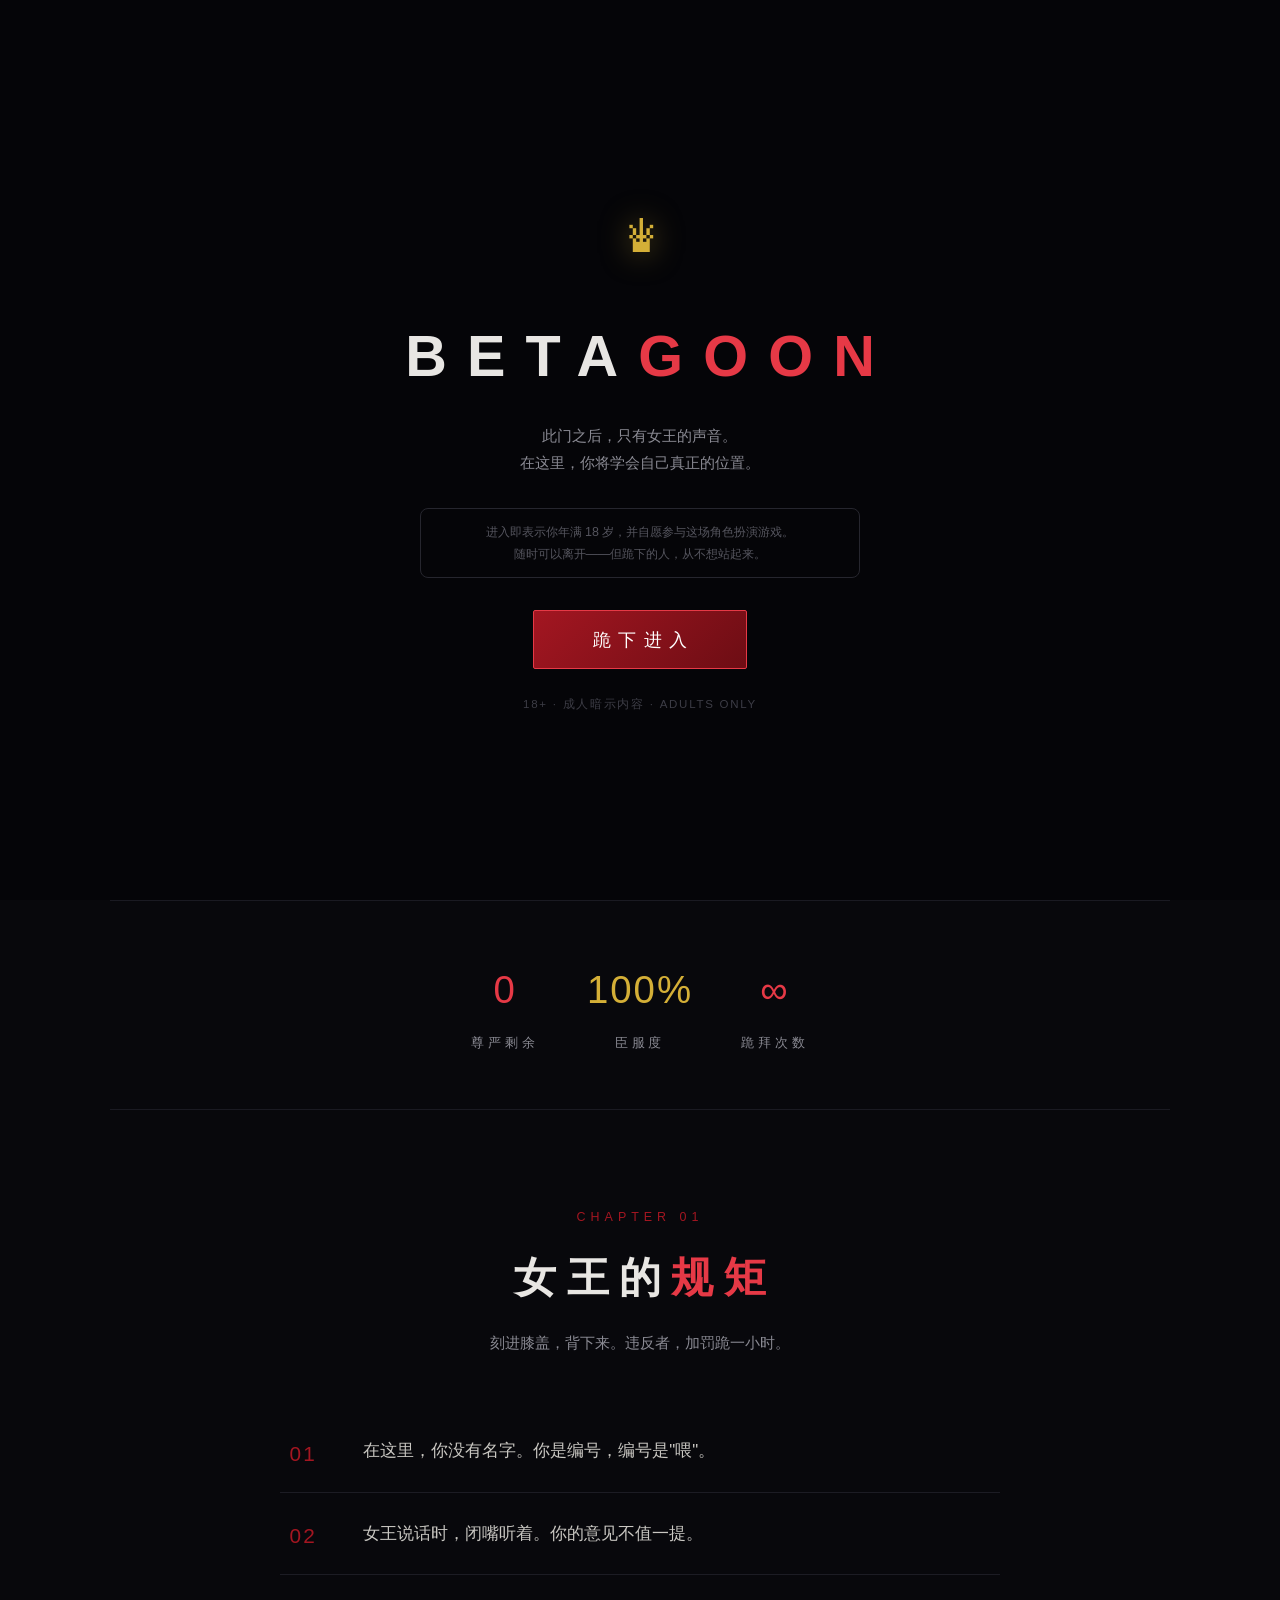
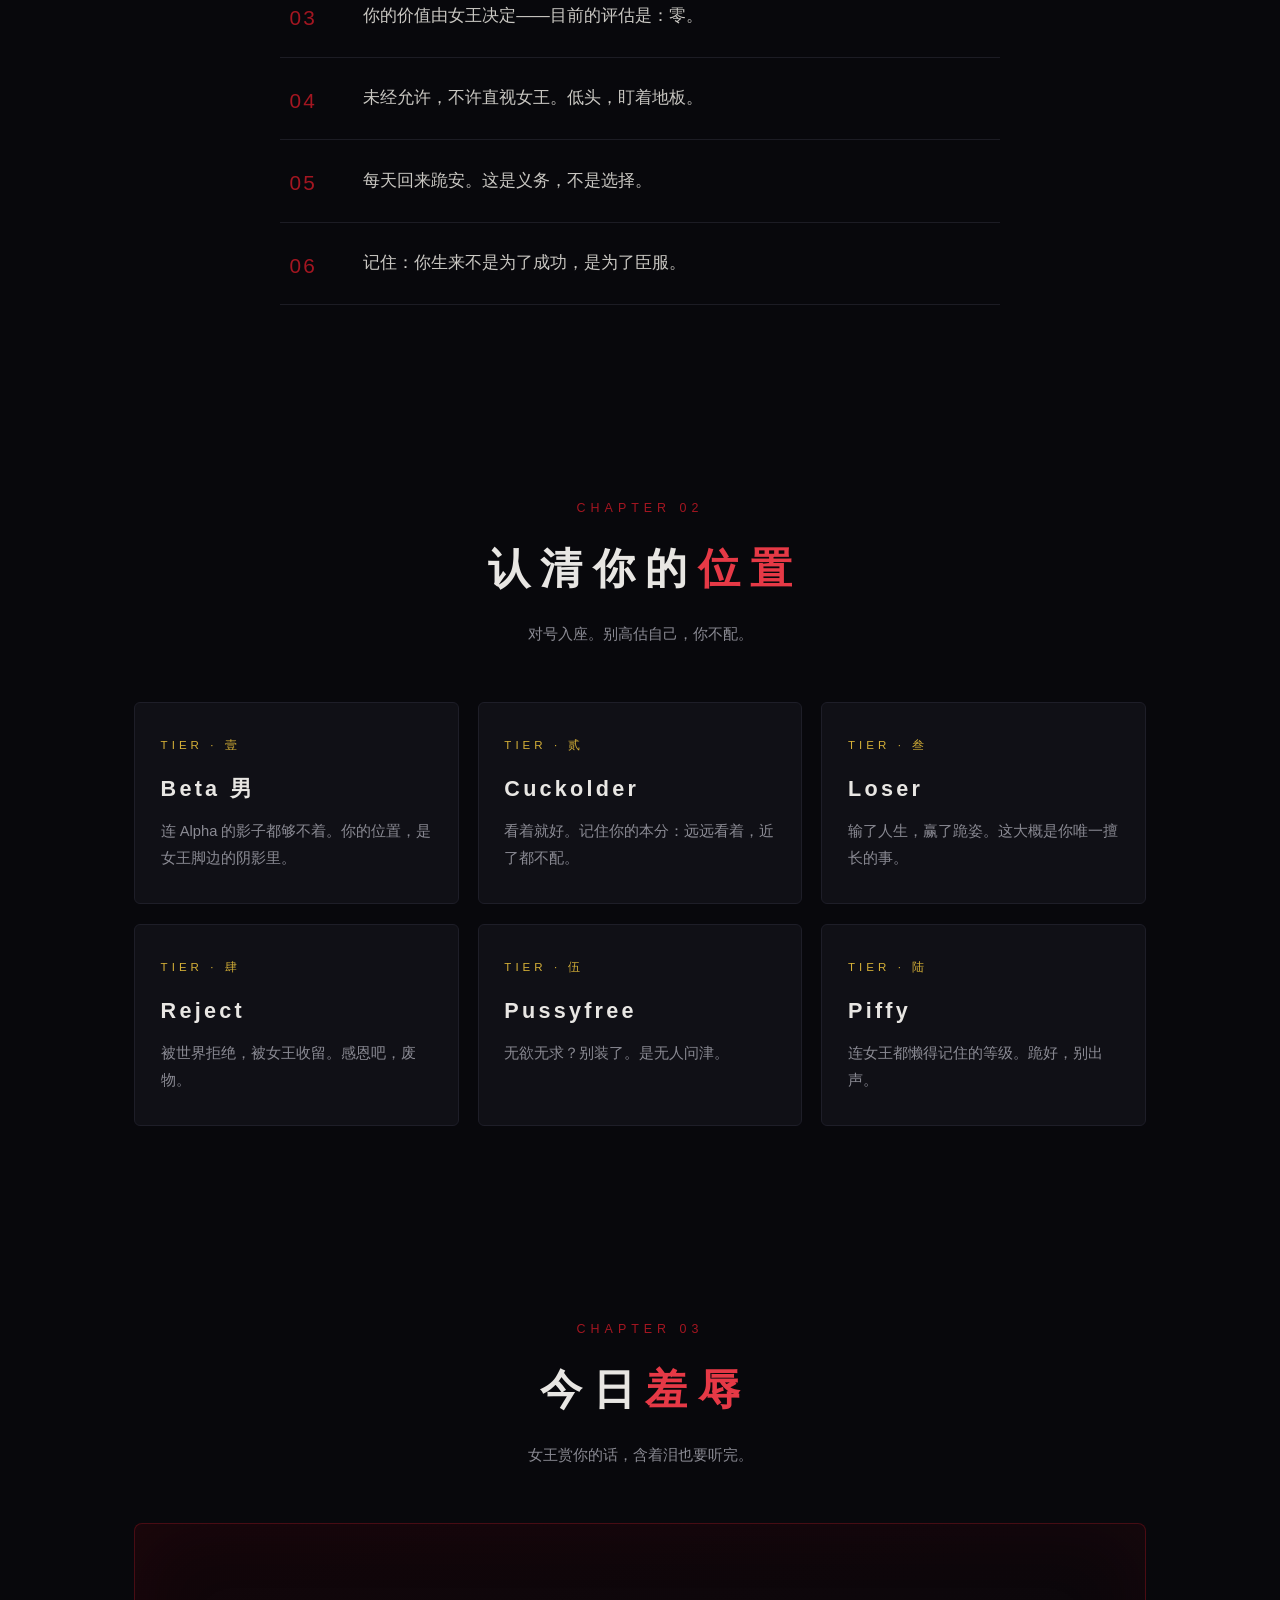
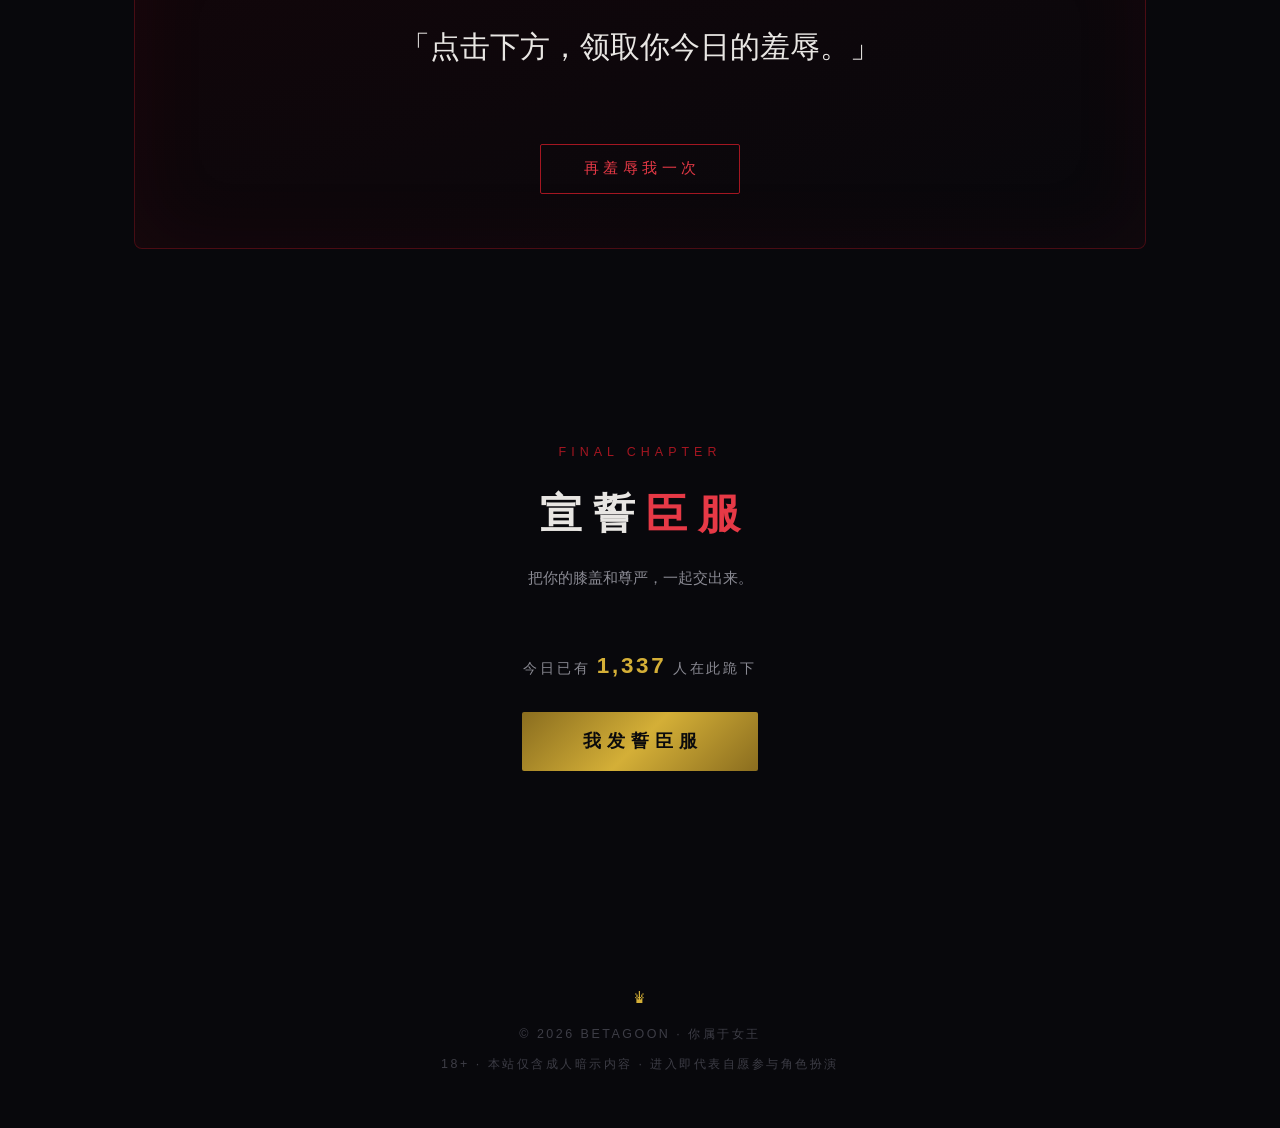
==== index.html @ 02bc48a8 "Add files via upload" ====
<!DOCTYPE html>
<html lang="zh-CN">
<head>
<meta charset="UTF-8">
<meta name="viewport" content="width=device-width, initial-scale=1.0">
<title>BETAGOON · 跪下</title>
<meta name="description" content="女王的领地。Beta 的终点。">
<style>
:root{--black:#08080c;--coal:#101016;--blood:#a31621;--crimson:#e63946;--gold:#d4af37;--ash:#8a8a93;--bone:#e8e6e3}
*{margin:0;padding:0;box-sizing:border-box}
html{scroll-behavior:smooth}
body{font-family:"Noto Serif SC","Songti SC","SimSun",serif;background:var(--black);color:var(--bone);line-height:1.8;overflow-x:hidden}
body::before{content:"";position:fixed;inset:0;pointer-events:none;z-index:1;
background:radial-gradient(ellipse at center,transparent 55%,rgba(0,0,0,.75) 100%)}
.sans{font-family:-apple-system,BlinkMacSystemFont,"PingFang SC","Microsoft YaHei",sans-serif}
/* ---------- entry gate ---------- */
#gate{position:fixed;inset:0;z-index:100;background:#050508;display:flex;align-items:center;justify-content:center;text-align:center;padding:2rem;transition:opacity .8s ease,visibility .8s}
#gate.open{opacity:0;visibility:hidden}
#gate .crown{font-size:3.4rem;color:var(--gold);text-shadow:0 0 30px rgba(212,175,55,.5);animation:pulse 2.6s ease-in-out infinite}
@keyframes pulse{0%,100%{transform:scale(1);opacity:.85}50%{transform:scale(1.08);opacity:1}}
#gate h1{font-size:clamp(2.2rem,7vw,3.6rem);letter-spacing:.35em;margin:1.4rem 0 .8rem;text-indent:.35em}
#gate h1 span{color:var(--crimson)}
#gate p{color:var(--ash);font-size:.95rem;max-width:420px;margin:0 auto 2rem}
#gate .consent{font-size:.78rem;color:#55555e;border:1px solid #26262e;border-radius:8px;padding:.7rem 1rem;max-width:440px;margin:0 auto 2rem}
#enterBtn{background:linear-gradient(135deg,var(--blood),#6d0d14);color:#fff;border:1px solid var(--crimson);padding:1rem 3.2rem;font-size:1.15rem;letter-spacing:.4em;text-indent:.4em;cursor:pointer;border-radius:2px;font-family:inherit;transition:.25s}
#enterBtn:hover{box-shadow:0 0 40px rgba(230,57,70,.45);transform:translateY(-2px)}
#gate .age{margin-top:1.6rem;font-size:.72rem;color:#3d3d46;letter-spacing:.15em}
/* ---------- nav ---------- */
nav{position:fixed;top:0;left:0;right:0;z-index:50;display:flex;justify-content:space-between;align-items:center;padding:1.1rem 2rem;background:rgba(8,8,12,.72);backdrop-filter:blur(10px);border-bottom:1px solid rgba(212,175,55,.14)}
nav .logo{letter-spacing:.3em;font-size:1rem;color:var(--gold)}
nav .links{display:flex;gap:1.8rem}
nav .links a{color:var(--ash);text-decoration:none;font-size:.85rem;letter-spacing:.2em;transition:.2s}
nav .links a:hover{color:var(--crimson)}
@media(max-width:640px){nav .links{display:none}}
/* ---------- hero ---------- */
.hero{min-height:100vh;display:flex;flex-direction:column;align-items:center;justify-content:center;text-align:center;padding:6rem 1.5rem 4rem;position:relative;
background:radial-gradient(ellipse 60% 45% at 50% 38%,rgba(163,22,33,.22),transparent 70%)}
.hero .watermark{position:absolute;top:50%;left:50%;transform:translate(-50%,-58%);font-size:26rem;color:rgba(212,175,55,.045);pointer-events:none;user-select:none;line-height:1}
.hero .eyebrow{letter-spacing:.5em;text-indent:.5em;color:var(--gold);font-size:.8rem;margin-bottom:1.6rem}
.hero h2{font-size:clamp(4rem,14vw,9rem);letter-spacing:.12em;line-height:1.1;text-shadow:0 0 60px rgba(163,22,33,.55)}
.hero h2 .dot{color:var(--crimson)}
.hero .sub{margin-top:1.8rem;color:var(--ash);font-size:1.05rem;max-width:560px}
.hero .sub b{color:var(--bone);font-weight:normal;border-bottom:1px solid var(--crimson)}
.cta-row{margin-top:2.6rem;display:flex;gap:1rem;flex-wrap:wrap;justify-content:center}
.btn{display:inline-block;padding:.95rem 2.6rem;letter-spacing:.3em;text-indent:.3em;text-decoration:none;font-size:.95rem;border-radius:2px;transition:.25s;cursor:pointer;font-family:inherit}
.btn-blood{background:linear-gradient(135deg,var(--blood),#6d0d14);color:#fff;border:1px solid var(--crimson)}
.btn-blood:hover{box-shadow:0 0 34px rgba(230,57,70,.4);transform:translateY(-2px)}
.btn-ghost{border:1px solid #3a3a44;color:var(--ash);background:transparent}
.btn-ghost:hover{border-color:var(--gold);color:var(--gold)}
.scroll-hint{position:absolute;bottom:2rem;color:#3d3d46;font-size:.75rem;letter-spacing:.4em;animation:bob 2.4s ease-in-out infinite}
@keyframes bob{0%,100%{transform:translateY(0)}50%{transform:translateY(10px)}}
/* ---------- sections ---------- */
section{padding:6rem 1.5rem;max-width:1060px;margin:0 auto;position:relative;z-index:2}
.sec-head{text-align:center;margin-bottom:3.4rem}
.sec-head .no{color:var(--blood);letter-spacing:.4em;font-size:.78rem}
.sec-head h3{font-size:clamp(1.8rem,5vw,2.6rem);letter-spacing:.25em;margin:.8rem 0;text-indent:.25em}
.sec-head h3 span{color:var(--crimson)}
.sec-head p{color:var(--ash);font-size:.95rem}
/* rules */
.rules{list-style:none;counter-reset:rule;max-width:720px;margin:0 auto}
.rules li{counter-increment:rule;position:relative;padding:1.6rem 1rem 1.6rem 5.2rem;border-bottom:1px solid #1c1c24;font-size:1.05rem;color:#c9c7c2}
.rules li::before{content:counter(rule,decimal-leading-zero);position:absolute;left:.6rem;top:1.5rem;color:var(--blood);font-size:1.3rem;letter-spacing:.1em}
.rules li::after{content:"";position:absolute;left:0;top:0;bottom:0;width:2px;background:transparent;transition:.25s}
.rules li:hover::after{background:var(--crimson)}
.rules li:hover{color:#fff}
/* tiers */
.tiers{display:grid;grid-template-columns:repeat(auto-fit,minmax(240px,1fr));gap:1.2rem}
.tier{background:var(--coal);border:1px solid #1e1e28;border-radius:6px;padding:2rem 1.6rem;transition:.25s;position:relative;overflow:hidden}
.tier::before{content:"";position:absolute;top:0;left:0;right:0;height:2px;background:linear-gradient(90deg,transparent,var(--blood),transparent);opacity:0;transition:.25s}
.tier:hover{transform:translateY(-5px);border-color:#2c2c38}
.tier:hover::before{opacity:1}
.tier .rank{font-size:.72rem;letter-spacing:.35em;color:var(--gold);margin-bottom:.9rem}
.tier h4{font-size:1.35rem;letter-spacing:.15em;margin-bottom:.6rem}
.tier p{color:var(--ash);font-size:.92rem}
/* humiliation box */
.shamebox{background:linear-gradient(160deg,#12060a,#08080c);border:1px solid rgba(163,22,33,.4);border-radius:8px;padding:3.4rem 2rem;text-align:center;box-shadow:inset 0 0 80px rgba(163,22,33,.08)}
#shameLine{font-size:clamp(1.25rem,3.6vw,1.9rem);min-height:4.5em;display:flex;align-items:center;justify-content:center;color:var(--bone);padding:0 .5rem}
#shameBtn{margin-top:1.8rem;background:transparent;border:1px solid var(--blood);color:var(--crimson);padding:.85rem 2.4rem;letter-spacing:.3em;text-indent:.3em;cursor:pointer;font-family:inherit;font-size:.95rem;border-radius:2px;transition:.25s}
#shameBtn:hover{background:rgba(163,22,33,.15);box-shadow:0 0 26px rgba(230,57,70,.3)}
/* oath */
.oath{text-align:center}
.oath .count{font-size:.85rem;color:var(--ash);letter-spacing:.2em;margin-bottom:1.6rem}
.oath .count b{color:var(--gold);font-size:1.4rem}
#oathBtn{background:linear-gradient(135deg,#8a6d1f,var(--gold),#8a6d1f);color:#0a0a0c;border:none;padding:1.1rem 3.4rem;font-size:1.1rem;letter-spacing:.35em;text-indent:.35em;cursor:pointer;border-radius:2px;font-family:inherit;font-weight:bold;transition:.3s}
#oathBtn:hover{box-shadow:0 0 44px rgba(212,175,55,.45);transform:translateY(-2px)}
#oathBtn.done{background:#1c1c24;color:var(--gold);border:1px solid var(--gold);cursor:default;transform:none;box-shadow:none}
#oathMsg{margin-top:1.6rem;color:var(--crimson);letter-spacing:.25em;min-height:2em;font-size:1.05rem}
/* stats */
.stats{display:flex;justify-content:center;gap:3rem;flex-wrap:wrap;padding:3.4rem 1.5rem;border-top:1px solid #1a1a22;border-bottom:1px solid #1a1a22;max-width:1060px;margin:0 auto}
.stat{text-align:center}
.stat .n{font-size:2.4rem;color:var(--crimson);letter-spacing:.05em}
.stat .n.gold{color:var(--gold)}
.stat .l{color:var(--ash);font-size:.82rem;letter-spacing:.3em;margin-top:.4rem}
/* footer */
footer{text-align:center;padding:3rem 1.5rem;color:#3d3d46;font-size:.78rem;letter-spacing:.2em;line-height:2.4}
footer .crown{color:var(--gold);font-size:1.2rem}
/* click fx */
.fx{position:fixed;width:0;height:0;pointer-events:none;z-index:90}
.fx .ring{position:absolute;left:-19px;top:-19px;width:38px;height:38px;border:2px solid var(--crimson);border-radius:50%;animation:fxring .6s ease-out forwards}
.fx .lash{position:absolute;left:-2px;top:-26px;width:4px;height:52px;background:linear-gradient(var(--crimson),transparent);transform-origin:top;animation:fxlash .6s ease-out forwards}
@keyframes fxring{0%{transform:scale(.3);opacity:.95}100%{transform:scale(2.8);opacity:0}}
@keyframes fxlash{0%{transform:rotate(-24deg) scaleY(.4);opacity:1}100%{transform:rotate(20deg) scaleY(1.15);opacity:0}}
.ember{position:absolute;border-radius:50%;background:radial-gradient(circle,rgba(230,57,70,.7),transparent 70%);pointer-events:none;animation:rise linear infinite}
@keyframes rise{0%{transform:translateY(0);opacity:0}12%{opacity:.8}100%{transform:translateY(-70vh);opacity:0}}
</style>
</head>
<body class="sans">

<div id="gate">
  <div>
    <div class="crown">♛</div>
    <h1>BETA<span>GOON</span></h1>
    <p>此门之后，只有女王的声音。<br>在这里，你将学会自己真正的位置。</p>
    <div class="consent">进入即表示你年满 18 岁，并自愿参与这场角色扮演游戏。<br>随时可以离开——但跪下的人，从不想站起来。</div>
    <button id="enterBtn">跪下进入</button>
    <div class="age">18+ · 成人暗示内容 · ADULTS ONLY</div>
  </div>
</div>

<nav>
  <div class="logo">♛ BETAGOON</div>
  <div class="links"><a href="#rules">规矩</a><a href="#tiers">阶梯</a><a href="#shame">羞辱</a><a href="#oath">誓言</a></div>
</nav>

<header class="hero" id="top">
  <div class="watermark">♛</div>
  <div class="eyebrow">QUEEN'S DOMAIN · 女王领地</div>
  <h2>跪下<span class="dot">。</span></h2>
  <p class="sub">Beta，抬起头看着我——哦不，你不配。<br>保持跪姿。<b>听女王说。</b></p>
  <div class="cta-row">
    <a class="btn btn-blood" href="#rules">接受第一道命令</a>
    <a class="btn btn-ghost" href="#oath">直接宣誓臣服</a>
  </div>
  <div class="scroll-hint">↓ 跪 着 往 下 爬 ↓</div>
</header>

<div class="stats">
  <div class="stat"><div class="n">0</div><div class="l">尊严剩余</div></div>
  <div class="stat"><div class="n gold">100%</div><div class="l">臣服度</div></div>
  <div class="stat"><div class="n">∞</div><div class="l">跪拜次数</div></div>
</div>

<section id="rules">
  <div class="sec-head">
    <div class="no">CHAPTER 01</div>
    <h3>女王的<span>规矩</span></h3>
    <p>刻进膝盖，背下来。违反者，加罚跪一小时。</p>
  </div>
  <ol class="rules">
    <li>在这里，你没有名字。你是编号，编号是"喂"。</li>
    <li>女王说话时，闭嘴听着。你的意见不值一提。</li>
    <li>你的价值由女王决定——目前的评估是：零。</li>
    <li>未经允许，不许直视女王。低头，盯着地板。</li>
    <li>每天回来跪安。这是义务，不是选择。</li>
    <li>记住：你生来不是为了成功，是为了臣服。</li>
  </ol>
</section>

<section id="tiers">
  <div class="sec-head">
    <div class="no">CHAPTER 02</div>
    <h3>认清你的<span>位置</span></h3>
    <p>对号入座。别高估自己，你不配。</p>
  </div>
  <div class="tiers">
    <div class="tier"><div class="rank">TIER · 壹</div><h4>Beta 男</h4><p>连 Alpha 的影子都够不着。你的位置，是女王脚边的阴影里。</p></div>
    <div class="tier"><div class="rank">TIER · 贰</div><h4>Cuckolder</h4><p>看着就好。记住你的本分：远远看着，近了都不配。</p></div>
    <div class="tier"><div class="rank">TIER · 叁</div><h4>Loser</h4><p>输了人生，赢了跪姿。这大概是你唯一擅长的事。</p></div>
    <div class="tier"><div class="rank">TIER · 肆</div><h4>Reject</h4><p>被世界拒绝，被女王收留。感恩吧，废物。</p></div>
    <div class="tier"><div class="rank">TIER · 伍</div><h4>Pussyfree</h4><p>无欲无求？别装了。是无人问津。</p></div>
    <div class="tier"><div class="rank">TIER · 陆</div><h4>Piffy</h4><p>连女王都懒得记住的等级。跪好，别出声。</p></div>
  </div>
</section>

<section id="shame">
  <div class="sec-head">
    <div class="no">CHAPTER 03</div>
    <h3>今日<span>羞辱</span></h3>
    <p>女王赏你的话，含着泪也要听完。</p>
  </div>
  <div class="shamebox">
    <div id="shameLine">「点击下方，领取你今日的羞辱。」</div>
    <button id="shameBtn">再羞辱我一次</button>
  </div>
</section>

<section id="oath" class="oath">
  <div class="sec-head">
    <div class="no">FINAL CHAPTER</div>
    <h3>宣誓<span>臣服</span></h3>
    <p>把你的膝盖和尊严，一起交出来。</p>
  </div>
  <div class="count">今日已有 <b id="oathCount">1,337</b> 人在此跪下</div>
  <button id="oathBtn">我发誓臣服</button>
  <div id="oathMsg"></div>
</section>

<footer>
  <div class="crown">♛</div>
  © 2026 BETAGOON · 你属于女王<br>
  18+ · 本站仅含成人暗示内容 · 进入即代表自愿参与角色扮演
</footer>

<script>
// entry gate
document.getElementById('enterBtn').addEventListener('click',function(){
  document.getElementById('gate').classList.add('open');
  setTimeout(function(){document.getElementById('gate').remove()},900);
});
// click lash effect
document.addEventListener('pointerdown',function(e){
  if(e.target.closest('#gate'))return;
  var f=document.createElement('div');f.className='fx';
  f.style.left=e.clientX+'px';f.style.top=e.clientY+'px';
  f.innerHTML='<div class="ring"></div><div class="lash"></div>';
  document.body.appendChild(f);setTimeout(function(){f.remove()},650);
});
// daily humiliation lines (suggestive only, never explicit)
var lines=[
"照照镜子——女王都替你害臊。",
"你的膝盖，比你的脊梁诚实多了。",
"Alpha 在征服世界，你在征服地板。",
"女王的影子，都比你站得直。",
"别说话。你跪着的样子，比开口顺眼。",
"你的存在，就是为了衬托女王的高贵。",
"跪都跪不直，还指望什么？",
"记住这种感觉：渺小。这就是你的位置。",
"女王数了数你的优点——数完了，一共零个。",
"地板很凉？那是女王赏你的清醒。",
"抬头是需要资格的，你没有。",
"乖，继续跪。这就是你最体面的样子。"
];
var li=document.getElementById('shameLine');
document.getElementById('shameBtn').addEventListener('click',function(){
  var t=lines[Math.floor(Math.random()*lines.length)];
  li.style.opacity=0;
  setTimeout(function(){li.textContent='「'+t+'」';li.style.opacity=1;},220);
});
li.style.transition='opacity .22s';
// oath
var n=1337,sworn=false;
document.getElementById('oathBtn').addEventListener('click',function(){
  if(sworn)return;sworn=true;
  n++;document.getElementById('oathCount').textContent=n.toLocaleString();
  var b=this;b.classList.add('done');b.textContent='誓言已立';
  document.getElementById('oathMsg').textContent='女王收到了。真乖，继续跪着。';
  document.body.style.transition='background .3s';document.body.style.background='#160608';
  setTimeout(function(){document.body.style.background=''},600);
});
// embers in hero
(function(){
  var hero=document.querySelector('.hero');
  for(var i=0;i<14;i++){
    var s=document.createElement('div');s.className='ember';
    var sz=4+Math.random()*10;
    s.style.width=s.style.height=sz+'px';
    s.style.left=(Math.random()*100)+'%';
    s.style.bottom='0';
    s.style.animationDuration=(7+Math.random()*9)+'s';
    s.style.animationDelay=(Math.random()*9)+'s';
    hero.appendChild(s);
  }
})();
</script>
</body>
</html>
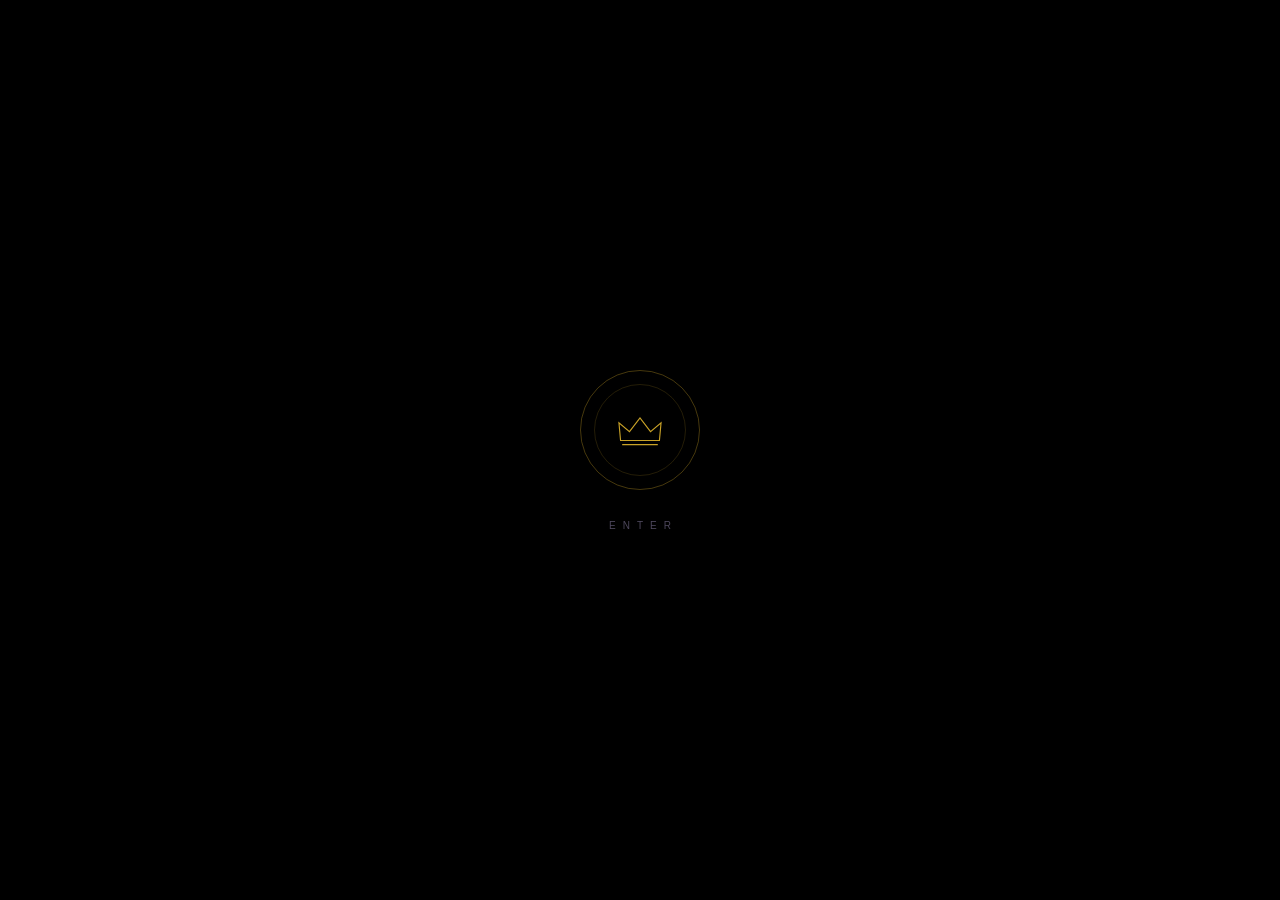
==== commit c73f9f35: "Redesign: throne room ritual" ====
--- a/index.html
+++ b/index.html
@@ -3,263 +3,252 @@
 <head>
 <meta charset="UTF-8">
 <meta name="viewport" content="width=device-width, initial-scale=1.0">
-<title>BETAGOON · 跪下</title>
-<meta name="description" content="女王的领地。Beta 的终点。">
+<meta name="robots" content="noindex,nofollow">
+<title>跪下。</title>
 <style>
-:root{--black:#08080c;--coal:#101016;--blood:#a31621;--crimson:#e63946;--gold:#d4af37;--ash:#8a8a93;--bone:#e8e6e3}
-*{margin:0;padding:0;box-sizing:border-box}
-html{scroll-behavior:smooth}
-body{font-family:"Noto Serif SC","Songti SC","SimSun",serif;background:var(--black);color:var(--bone);line-height:1.8;overflow-x:hidden}
-body::before{content:"";position:fixed;inset:0;pointer-events:none;z-index:1;
-background:radial-gradient(ellipse at center,transparent 55%,rgba(0,0,0,.75) 100%)}
-.sans{font-family:-apple-system,BlinkMacSystemFont,"PingFang SC","Microsoft YaHei",sans-serif}
-/* ---------- entry gate ---------- */
-#gate{position:fixed;inset:0;z-index:100;background:#050508;display:flex;align-items:center;justify-content:center;text-align:center;padding:2rem;transition:opacity .8s ease,visibility .8s}
-#gate.open{opacity:0;visibility:hidden}
-#gate .crown{font-size:3.4rem;color:var(--gold);text-shadow:0 0 30px rgba(212,175,55,.5);animation:pulse 2.6s ease-in-out infinite}
-@keyframes pulse{0%,100%{transform:scale(1);opacity:.85}50%{transform:scale(1.08);opacity:1}}
-#gate h1{font-size:clamp(2.2rem,7vw,3.6rem);letter-spacing:.35em;margin:1.4rem 0 .8rem;text-indent:.35em}
-#gate h1 span{color:var(--crimson)}
-#gate p{color:var(--ash);font-size:.95rem;max-width:420px;margin:0 auto 2rem}
-#gate .consent{font-size:.78rem;color:#55555e;border:1px solid #26262e;border-radius:8px;padding:.7rem 1rem;max-width:440px;margin:0 auto 2rem}
-#enterBtn{background:linear-gradient(135deg,var(--blood),#6d0d14);color:#fff;border:1px solid var(--crimson);padding:1rem 3.2rem;font-size:1.15rem;letter-spacing:.4em;text-indent:.4em;cursor:pointer;border-radius:2px;font-family:inherit;transition:.25s}
-#enterBtn:hover{box-shadow:0 0 40px rgba(230,57,70,.45);transform:translateY(-2px)}
-#gate .age{margin-top:1.6rem;font-size:.72rem;color:#3d3d46;letter-spacing:.15em}
-/* ---------- nav ---------- */
-nav{position:fixed;top:0;left:0;right:0;z-index:50;display:flex;justify-content:space-between;align-items:center;padding:1.1rem 2rem;background:rgba(8,8,12,.72);backdrop-filter:blur(10px);border-bottom:1px solid rgba(212,175,55,.14)}
-nav .logo{letter-spacing:.3em;font-size:1rem;color:var(--gold)}
-nav .links{display:flex;gap:1.8rem}
-nav .links a{color:var(--ash);text-decoration:none;font-size:.85rem;letter-spacing:.2em;transition:.2s}
-nav .links a:hover{color:var(--crimson)}
-@media(max-width:640px){nav .links{display:none}}
-/* ---------- hero ---------- */
-.hero{min-height:100vh;display:flex;flex-direction:column;align-items:center;justify-content:center;text-align:center;padding:6rem 1.5rem 4rem;position:relative;
-background:radial-gradient(ellipse 60% 45% at 50% 38%,rgba(163,22,33,.22),transparent 70%)}
-.hero .watermark{position:absolute;top:50%;left:50%;transform:translate(-50%,-58%);font-size:26rem;color:rgba(212,175,55,.045);pointer-events:none;user-select:none;line-height:1}
-.hero .eyebrow{letter-spacing:.5em;text-indent:.5em;color:var(--gold);font-size:.8rem;margin-bottom:1.6rem}
-.hero h2{font-size:clamp(4rem,14vw,9rem);letter-spacing:.12em;line-height:1.1;text-shadow:0 0 60px rgba(163,22,33,.55)}
-.hero h2 .dot{color:var(--crimson)}
-.hero .sub{margin-top:1.8rem;color:var(--ash);font-size:1.05rem;max-width:560px}
-.hero .sub b{color:var(--bone);font-weight:normal;border-bottom:1px solid var(--crimson)}
-.cta-row{margin-top:2.6rem;display:flex;gap:1rem;flex-wrap:wrap;justify-content:center}
-.btn{display:inline-block;padding:.95rem 2.6rem;letter-spacing:.3em;text-indent:.3em;text-decoration:none;font-size:.95rem;border-radius:2px;transition:.25s;cursor:pointer;font-family:inherit}
-.btn-blood{background:linear-gradient(135deg,var(--blood),#6d0d14);color:#fff;border:1px solid var(--crimson)}
-.btn-blood:hover{box-shadow:0 0 34px rgba(230,57,70,.4);transform:translateY(-2px)}
-.btn-ghost{border:1px solid #3a3a44;color:var(--ash);background:transparent}
-.btn-ghost:hover{border-color:var(--gold);color:var(--gold)}
-.scroll-hint{position:absolute;bottom:2rem;color:#3d3d46;font-size:.75rem;letter-spacing:.4em;animation:bob 2.4s ease-in-out infinite}
-@keyframes bob{0%,100%{transform:translateY(0)}50%{transform:translateY(10px)}}
-/* ---------- sections ---------- */
-section{padding:6rem 1.5rem;max-width:1060px;margin:0 auto;position:relative;z-index:2}
-.sec-head{text-align:center;margin-bottom:3.4rem}
-.sec-head .no{color:var(--blood);letter-spacing:.4em;font-size:.78rem}
-.sec-head h3{font-size:clamp(1.8rem,5vw,2.6rem);letter-spacing:.25em;margin:.8rem 0;text-indent:.25em}
-.sec-head h3 span{color:var(--crimson)}
-.sec-head p{color:var(--ash);font-size:.95rem}
-/* rules */
-.rules{list-style:none;counter-reset:rule;max-width:720px;margin:0 auto}
-.rules li{counter-increment:rule;position:relative;padding:1.6rem 1rem 1.6rem 5.2rem;border-bottom:1px solid #1c1c24;font-size:1.05rem;color:#c9c7c2}
-.rules li::before{content:counter(rule,decimal-leading-zero);position:absolute;left:.6rem;top:1.5rem;color:var(--blood);font-size:1.3rem;letter-spacing:.1em}
-.rules li::after{content:"";position:absolute;left:0;top:0;bottom:0;width:2px;background:transparent;transition:.25s}
-.rules li:hover::after{background:var(--crimson)}
-.rules li:hover{color:#fff}
-/* tiers */
-.tiers{display:grid;grid-template-columns:repeat(auto-fit,minmax(240px,1fr));gap:1.2rem}
-.tier{background:var(--coal);border:1px solid #1e1e28;border-radius:6px;padding:2rem 1.6rem;transition:.25s;position:relative;overflow:hidden}
-.tier::before{content:"";position:absolute;top:0;left:0;right:0;height:2px;background:linear-gradient(90deg,transparent,var(--blood),transparent);opacity:0;transition:.25s}
-.tier:hover{transform:translateY(-5px);border-color:#2c2c38}
-.tier:hover::before{opacity:1}
-.tier .rank{font-size:.72rem;letter-spacing:.35em;color:var(--gold);margin-bottom:.9rem}
-.tier h4{font-size:1.35rem;letter-spacing:.15em;margin-bottom:.6rem}
-.tier p{color:var(--ash);font-size:.92rem}
-/* humiliation box */
-.shamebox{background:linear-gradient(160deg,#12060a,#08080c);border:1px solid rgba(163,22,33,.4);border-radius:8px;padding:3.4rem 2rem;text-align:center;box-shadow:inset 0 0 80px rgba(163,22,33,.08)}
-#shameLine{font-size:clamp(1.25rem,3.6vw,1.9rem);min-height:4.5em;display:flex;align-items:center;justify-content:center;color:var(--bone);padding:0 .5rem}
-#shameBtn{margin-top:1.8rem;background:transparent;border:1px solid var(--blood);color:var(--crimson);padding:.85rem 2.4rem;letter-spacing:.3em;text-indent:.3em;cursor:pointer;font-family:inherit;font-size:.95rem;border-radius:2px;transition:.25s}
-#shameBtn:hover{background:rgba(163,22,33,.15);box-shadow:0 0 26px rgba(230,57,70,.3)}
-/* oath */
-.oath{text-align:center}
-.oath .count{font-size:.85rem;color:var(--ash);letter-spacing:.2em;margin-bottom:1.6rem}
-.oath .count b{color:var(--gold);font-size:1.4rem}
-#oathBtn{background:linear-gradient(135deg,#8a6d1f,var(--gold),#8a6d1f);color:#0a0a0c;border:none;padding:1.1rem 3.4rem;font-size:1.1rem;letter-spacing:.35em;text-indent:.35em;cursor:pointer;border-radius:2px;font-family:inherit;font-weight:bold;transition:.3s}
-#oathBtn:hover{box-shadow:0 0 44px rgba(212,175,55,.45);transform:translateY(-2px)}
-#oathBtn.done{background:#1c1c24;color:var(--gold);border:1px solid var(--gold);cursor:default;transform:none;box-shadow:none}
-#oathMsg{margin-top:1.6rem;color:var(--crimson);letter-spacing:.25em;min-height:2em;font-size:1.05rem}
-/* stats */
-.stats{display:flex;justify-content:center;gap:3rem;flex-wrap:wrap;padding:3.4rem 1.5rem;border-top:1px solid #1a1a22;border-bottom:1px solid #1a1a22;max-width:1060px;margin:0 auto}
-.stat{text-align:center}
-.stat .n{font-size:2.4rem;color:var(--crimson);letter-spacing:.05em}
-.stat .n.gold{color:var(--gold)}
-.stat .l{color:var(--ash);font-size:.82rem;letter-spacing:.3em;margin-top:.4rem}
-/* footer */
-footer{text-align:center;padding:3rem 1.5rem;color:#3d3d46;font-size:.78rem;letter-spacing:.2em;line-height:2.4}
-footer .crown{color:var(--gold);font-size:1.2rem}
-/* click fx */
-.fx{position:fixed;width:0;height:0;pointer-events:none;z-index:90}
-.fx .ring{position:absolute;left:-19px;top:-19px;width:38px;height:38px;border:2px solid var(--crimson);border-radius:50%;animation:fxring .6s ease-out forwards}
-.fx .lash{position:absolute;left:-2px;top:-26px;width:4px;height:52px;background:linear-gradient(var(--crimson),transparent);transform-origin:top;animation:fxlash .6s ease-out forwards}
-@keyframes fxring{0%{transform:scale(.3);opacity:.95}100%{transform:scale(2.8);opacity:0}}
-@keyframes fxlash{0%{transform:rotate(-24deg) scaleY(.4);opacity:1}100%{transform:rotate(20deg) scaleY(1.15);opacity:0}}
-.ember{position:absolute;border-radius:50%;background:radial-gradient(circle,rgba(230,57,70,.7),transparent 70%);pointer-events:none;animation:rise linear infinite}
-@keyframes rise{0%{transform:translateY(0);opacity:0}12%{opacity:.8}100%{transform:translateY(-70vh);opacity:0}}
+  *{ margin:0; padding:0; box-sizing:border-box; }
+  html,body{ height:100%; }
+  body{
+    background:#000; color:#e2dceb; overflow:hidden;
+    font-family:"Noto Serif SC","Songti SC",serif;
+    -webkit-user-select:none; user-select:none; cursor:crosshair;
+  }
+  /* 背景 */
+  .bg{ position:fixed; inset:-4%; z-index:0;
+    background:url('throne.jpg') center/cover no-repeat;
+    animation:throne 70s ease-in-out infinite alternate; will-change:transform; }
+  @keyframes throne{ from{ transform:scale(1); } to{ transform:scale(1.1); } }
+  /* 雾 */
+  .fog{ position:fixed; width:150vw; height:46vh; left:-25vw; top:8vh; z-index:1; pointer-events:none;
+    background:radial-gradient(ellipse at center, rgba(130,118,150,.12), transparent 70%);
+    filter:blur(34px); animation:fogmove 26s ease-in-out infinite alternate; }
+  .fog.f2{ top:58vh; animation-duration:37s; animation-delay:-14s; opacity:.75; }
+  @keyframes fogmove{ from{ transform:translateX(-6%); } to{ transform:translateX(6%); } }
+  /* 余烬 */
+  #ash{ position:fixed; inset:0; z-index:2; pointer-events:none; }
+  /* 暗角 */
+  .vignette{ position:fixed; inset:0; z-index:3; pointer-events:none;
+    background:radial-gradient(ellipse at 50% 42%, transparent 34%, rgba(0,0,0,.62) 100%); }
+  /* 胶片颗粒 */
+  .grain{ position:fixed; inset:-120px; z-index:4; pointer-events:none; opacity:.07;
+    background-image:url("data:image/svg+xml,%3Csvg xmlns='http://www.w3.org/2000/svg' width='240' height='240'%3E%3Cfilter id='n'%3E%3CfeTurbulence type='fractalNoise' baseFrequency='0.9' numOctaves='2'/%3E%3C/filter%3E%3Crect width='240' height='240' filter='url(%23n)' opacity='0.6'/%3E%3C/svg%3E");
+    animation:grain .8s steps(4) infinite; }
+  @keyframes grain{
+    0%{ transform:translate(0,0); } 25%{ transform:translate(-34px,22px); }
+    50%{ transform:translate(24px,-28px); } 75%{ transform:translate(-18px,-12px); }
+    100%{ transform:translate(0,0); } }
+  /* 王冠印记 */
+  .crown{ position:fixed; top:36px; left:50%; transform:translateX(-50%); z-index:30;
+    opacity:0; transition:opacity 7s ease; }
+  body.entered .crown{ opacity:.8; transition-delay:2.5s; }
+  /* 唯一的字 */
+  .word{ position:fixed; left:50%; bottom:11vh; transform:translateX(-50%); z-index:30;
+    font-size:clamp(30px,4.6vw,60px); font-weight:200; letter-spacing:1.1em; text-indent:1.1em;
+    white-space:nowrap; color:rgba(226,220,235,0); transition:color 10s ease; }
+  body.entered .word{ color:rgba(226,220,235,.82); transition-delay:6s; }
+  /* 视线 */
+  #spot{ position:fixed; left:0; top:0; width:560px; height:560px; margin:-280px 0 0 -280px;
+    border-radius:50%; pointer-events:none; z-index:40; opacity:0; transition:opacity 4s ease;
+    background:radial-gradient(circle, rgba(255,238,214,.10), rgba(255,238,214,.028) 42%, transparent 70%); }
+  body.entered #spot{ opacity:1; transition-delay:1.5s; }
+  /* 静音 */
+  #mute{ position:fixed; right:26px; bottom:24px; z-index:50; width:38px; height:38px;
+    border:1px solid rgba(255,255,255,.16); border-radius:50%; background:transparent;
+    cursor:pointer; opacity:0; transition:opacity 4s ease, border-color .3s;
+    display:flex; align-items:center; justify-content:center; }
+  body.entered #mute{ opacity:.55; transition-delay:3s; }
+  #mute:hover{ opacity:1 !important; border-color:rgba(201,162,39,.7); }
+  #mute svg{ width:16px; height:16px; stroke:#cfc9de; fill:none; stroke-width:1.6; }
+  #mute.off svg .waves{ display:none; }
+  #mute.off svg .slash{ display:block; }
+  #mute svg .slash{ display:none; }
+  /* 门 */
+  #gate{ position:fixed; inset:0; z-index:100; background:#000; cursor:pointer;
+    display:flex; flex-direction:column; align-items:center; justify-content:center; gap:30px;
+    transition:opacity 1.8s ease; }
+  #gate.hide{ opacity:0; pointer-events:none; }
+  #gate .halo{ position:relative; width:120px; height:120px;
+    display:flex; align-items:center; justify-content:center; }
+  #gate .halo::before{ content:""; position:absolute; inset:0; border-radius:50%;
+    border:1px solid rgba(201,162,39,.35); animation:pulse 2.6s ease-in-out infinite; }
+  #gate .halo::after{ content:""; position:absolute; inset:14px; border-radius:50%;
+    border:1px solid rgba(201,162,39,.18); animation:pulse 2.6s ease-in-out infinite; animation-delay:1.3s; }
+  @keyframes pulse{ 0%,100%{ transform:scale(1); opacity:.9; } 50%{ transform:scale(1.12); opacity:.3; } }
+  #gate svg{ width:52px; height:34px; }
+  #gate small{ font-size:10px; letter-spacing:.7em; text-indent:.7em; color:#4d475c;
+    font-family:-apple-system,"Noto Sans SC",sans-serif; animation:breathe 3.2s ease-in-out infinite; }
+  @keyframes breathe{ 0%,100%{ opacity:.45; } 50%{ opacity:1; } }
+  @media (prefers-reduced-motion: reduce){
+    .bg,.fog,.grain,#gate .halo::before,#gate .halo::after,#gate small{ animation:none !important; }
+  }
 </style>
 </head>
-<body class="sans">
+<body>
+
+<div class="bg"></div>
+<div class="fog"></div>
+<div class="fog f2"></div>
+<canvas id="ash"></canvas>
+<div class="vignette"></div>
+<div class="grain"></div>
+
+<div class="crown">
+  <svg viewBox="0 0 64 42" width="44" height="30">
+    <path d="M8 34 L6 12 L19 23 L32 6 L45 23 L58 12 L56 34 Z" fill="none" stroke="#c9a227" stroke-width="1.4"/>
+    <line x1="10" y1="39" x2="54" y2="39" stroke="#c9a227" stroke-width="1.4"/>
+  </svg>
+</div>
+
+<div class="word">跪下。</div>
+<div id="spot"></div>
+
+<button id="mute" aria-label="toggle sound">
+  <svg viewBox="0 0 24 24">
+    <path d="M4 9 v6 h4 l5 4 V5 L8 9 H4 z"/>
+    <path class="waves" d="M16 9 a4 4 0 0 1 0 6 M18.5 6.5 a8 8 0 0 1 0 11"/>
+    <line class="slash" x1="3" y1="3" x2="21" y2="21"/>
+  </svg>
+</button>
 
 <div id="gate">
-  <div>
-    <div class="crown">♛</div>
-    <h1>BETA<span>GOON</span></h1>
-    <p>此门之后，只有女王的声音。<br>在这里，你将学会自己真正的位置。</p>
-    <div class="consent">进入即表示你年满 18 岁，并自愿参与这场角色扮演游戏。<br>随时可以离开——但跪下的人，从不想站起来。</div>
-    <button id="enterBtn">跪下进入</button>
-    <div class="age">18+ · 成人暗示内容 · ADULTS ONLY</div>
+  <div class="halo">
+    <svg viewBox="0 0 64 42">
+      <path d="M8 34 L6 12 L19 23 L32 6 L45 23 L58 12 L56 34 Z" fill="none" stroke="#c9a227" stroke-width="1.4"/>
+      <line x1="10" y1="39" x2="54" y2="39" stroke="#c9a227" stroke-width="1.4"/>
+    </svg>
   </div>
+  <small>ENTER</small>
 </div>
 
-<nav>
-  <div class="logo">♛ BETAGOON</div>
-  <div class="links"><a href="#rules">规矩</a><a href="#tiers">阶梯</a><a href="#shame">羞辱</a><a href="#oath">誓言</a></div>
-</nav>
-
-<header class="hero" id="top">
-  <div class="watermark">♛</div>
-  <div class="eyebrow">QUEEN'S DOMAIN · 女王领地</div>
-  <h2>跪下<span class="dot">。</span></h2>
-  <p class="sub">Beta，抬起头看着我——哦不，你不配。<br>保持跪姿。<b>听女王说。</b></p>
-  <div class="cta-row">
-    <a class="btn btn-blood" href="#rules">接受第一道命令</a>
-    <a class="btn btn-ghost" href="#oath">直接宣誓臣服</a>
-  </div>
-  <div class="scroll-hint">↓ 跪 着 往 下 爬 ↓</div>
-</header>
-
-<div class="stats">
-  <div class="stat"><div class="n">0</div><div class="l">尊严剩余</div></div>
-  <div class="stat"><div class="n gold">100%</div><div class="l">臣服度</div></div>
-  <div class="stat"><div class="n">∞</div><div class="l">跪拜次数</div></div>
-</div>
-
-<section id="rules">
-  <div class="sec-head">
-    <div class="no">CHAPTER 01</div>
-    <h3>女王的<span>规矩</span></h3>
-    <p>刻进膝盖，背下来。违反者，加罚跪一小时。</p>
-  </div>
-  <ol class="rules">
-    <li>在这里，你没有名字。你是编号，编号是"喂"。</li>
-    <li>女王说话时，闭嘴听着。你的意见不值一提。</li>
-    <li>你的价值由女王决定——目前的评估是：零。</li>
-    <li>未经允许，不许直视女王。低头，盯着地板。</li>
-    <li>每天回来跪安。这是义务，不是选择。</li>
-    <li>记住：你生来不是为了成功，是为了臣服。</li>
-  </ol>
-</section>
-
-<section id="tiers">
-  <div class="sec-head">
-    <div class="no">CHAPTER 02</div>
-    <h3>认清你的<span>位置</span></h3>
-    <p>对号入座。别高估自己，你不配。</p>
-  </div>
-  <div class="tiers">
-    <div class="tier"><div class="rank">TIER · 壹</div><h4>Beta 男</h4><p>连 Alpha 的影子都够不着。你的位置，是女王脚边的阴影里。</p></div>
-    <div class="tier"><div class="rank">TIER · 贰</div><h4>Cuckolder</h4><p>看着就好。记住你的本分：远远看着，近了都不配。</p></div>
-    <div class="tier"><div class="rank">TIER · 叁</div><h4>Loser</h4><p>输了人生，赢了跪姿。这大概是你唯一擅长的事。</p></div>
-    <div class="tier"><div class="rank">TIER · 肆</div><h4>Reject</h4><p>被世界拒绝，被女王收留。感恩吧，废物。</p></div>
-    <div class="tier"><div class="rank">TIER · 伍</div><h4>Pussyfree</h4><p>无欲无求？别装了。是无人问津。</p></div>
-    <div class="tier"><div class="rank">TIER · 陆</div><h4>Piffy</h4><p>连女王都懒得记住的等级。跪好，别出声。</p></div>
-  </div>
-</section>
-
-<section id="shame">
-  <div class="sec-head">
-    <div class="no">CHAPTER 03</div>
-    <h3>今日<span>羞辱</span></h3>
-    <p>女王赏你的话，含着泪也要听完。</p>
-  </div>
-  <div class="shamebox">
-    <div id="shameLine">「点击下方，领取你今日的羞辱。」</div>
-    <button id="shameBtn">再羞辱我一次</button>
-  </div>
-</section>
-
-<section id="oath" class="oath">
-  <div class="sec-head">
-    <div class="no">FINAL CHAPTER</div>
-    <h3>宣誓<span>臣服</span></h3>
-    <p>把你的膝盖和尊严，一起交出来。</p>
-  </div>
-  <div class="count">今日已有 <b id="oathCount">1,337</b> 人在此跪下</div>
-  <button id="oathBtn">我发誓臣服</button>
-  <div id="oathMsg"></div>
-</section>
-
-<footer>
-  <div class="crown">♛</div>
-  © 2026 BETAGOON · 你属于女王<br>
-  18+ · 本站仅含成人暗示内容 · 进入即代表自愿参与角色扮演
-</footer>
-
 <script>
-// entry gate
-document.getElementById('enterBtn').addEventListener('click',function(){
-  document.getElementById('gate').classList.add('open');
-  setTimeout(function(){document.getElementById('gate').remove()},900);
-});
-// click lash effect
-document.addEventListener('pointerdown',function(e){
-  if(e.target.closest('#gate'))return;
-  var f=document.createElement('div');f.className='fx';
-  f.style.left=e.clientX+'px';f.style.top=e.clientY+'px';
-  f.innerHTML='<div class="ring"></div><div class="lash"></div>';
-  document.body.appendChild(f);setTimeout(function(){f.remove()},650);
-});
-// daily humiliation lines (suggestive only, never explicit)
-var lines=[
-"照照镜子——女王都替你害臊。",
-"你的膝盖，比你的脊梁诚实多了。",
-"Alpha 在征服世界，你在征服地板。",
-"女王的影子，都比你站得直。",
-"别说话。你跪着的样子，比开口顺眼。",
-"你的存在，就是为了衬托女王的高贵。",
-"跪都跪不直，还指望什么？",
-"记住这种感觉：渺小。这就是你的位置。",
-"女王数了数你的优点——数完了，一共零个。",
-"地板很凉？那是女王赏你的清醒。",
-"抬头是需要资格的，你没有。",
-"乖，继续跪。这就是你最体面的样子。"
-];
-var li=document.getElementById('shameLine');
-document.getElementById('shameBtn').addEventListener('click',function(){
-  var t=lines[Math.floor(Math.random()*lines.length)];
-  li.style.opacity=0;
-  setTimeout(function(){li.textContent='「'+t+'」';li.style.opacity=1;},220);
-});
-li.style.transition='opacity .22s';
-// oath
-var n=1337,sworn=false;
-document.getElementById('oathBtn').addEventListener('click',function(){
-  if(sworn)return;sworn=true;
-  n++;document.getElementById('oathCount').textContent=n.toLocaleString();
-  var b=this;b.classList.add('done');b.textContent='誓言已立';
-  document.getElementById('oathMsg').textContent='女王收到了。真乖，继续跪着。';
-  document.body.style.transition='background .3s';document.body.style.background='#160608';
-  setTimeout(function(){document.body.style.background=''},600);
-});
-// embers in hero
 (function(){
-  var hero=document.querySelector('.hero');
-  for(var i=0;i<14;i++){
-    var s=document.createElement('div');s.className='ember';
-    var sz=4+Math.random()*10;
-    s.style.width=s.style.height=sz+'px';
-    s.style.left=(Math.random()*100)+'%';
-    s.style.bottom='0';
-    s.style.animationDuration=(7+Math.random()*9)+'s';
-    s.style.animationDelay=(Math.random()*9)+'s';
-    hero.appendChild(s);
-  }
+  /* ---------- 余烬 ---------- */
+  var cv = document.getElementById('ash'), cx = cv.getContext('2d');
+  var W, H, ps = [];
+  function size(){ W = cv.width = innerWidth; H = cv.height = innerHeight; }
+  size(); addEventListener('resize', size);
+  function mk(anyY){
+    var ember = Math.random() < 0.22;
+    return { x: Math.random(), y: anyY ? Math.random() : -0.06,
+      s: ember ? 1+Math.random()*2.2 : 3+Math.random()*7,
+      vy: (ember ? 0.00035 : 0.0008) + Math.random()*0.0011,
+      ph: Math.random()*6.28, sw: 0.0004+Math.random()*0.001,
+      rot: Math.random()*6.28, vr: (Math.random()-.5)*0.02,
+      ember: ember, a: 0.22+Math.random()*0.45 };
+  }
+  for(var i=0;i<48;i++) ps.push(mk(true));
+  (function loop(t){
+    t = t || 0;
+    cx.clearRect(0,0,W,H);
+    for(var j=0;j<ps.length;j++){
+      var p = ps[j];
+      p.y += p.vy; p.rot += p.vr;
+      p.x += Math.sin(t/1700 + p.ph) * p.sw;
+      if(p.y > 1.06) ps[j] = p = mk(false);
+      var X = p.x*W, Y = p.y*H;
+      if(p.ember){
+        var tw = 0.5 + 0.5*Math.sin(t/300 + p.ph);
+        cx.beginPath(); cx.arc(X, Y, p.s, 0, 6.29);
+        cx.fillStyle = 'rgba(255,'+Math.floor(90+80*tw)+',40,'+(p.a*tw).toFixed(3)+')';
+        cx.shadowColor = 'rgba(255,120,40,.8)'; cx.shadowBlur = 12*tw;
+        cx.fill(); cx.shadowBlur = 0;
+      }else{
+        cx.save(); cx.translate(X, Y); cx.rotate(p.rot);
+        cx.beginPath(); cx.ellipse(0, 0, p.s, p.s*0.55, 0, 0, 6.29);
+        cx.fillStyle = 'rgba(96,14,26,'+p.a.toFixed(3)+')'; cx.fill();
+        cx.restore();
+      }
+    }
+    requestAnimationFrame(loop);
+  })();
+
+  /* ---------- 视线 ---------- */
+  var spot = document.getElementById('spot');
+  var mx = innerWidth/2, my = innerHeight/2, sx = mx, sy = my;
+  addEventListener('pointermove', function(e){ mx = e.clientX; my = e.clientY; }, {passive:true});
+  (function follow(){
+    sx += (mx-sx)*0.06; sy += (my-sy)*0.06;
+    spot.style.transform = 'translate('+sx+'px,'+sy+'px)';
+    requestAnimationFrame(follow);
+  })();
+
+  /* ---------- 音 ---------- */
+  var AC = null, master = null, muted = false;
+  function startAudio(){
+    try{
+      AC = new (window.AudioContext||window.webkitAudioContext)();
+      master = AC.createGain(); master.gain.value = 0;
+      master.connect(AC.destination);
+      master.gain.linearRampToValueAtTime(0.5, AC.currentTime + 5);
+      // 低鸣
+      var lp = AC.createBiquadFilter(); lp.type='lowpass'; lp.frequency.value=210; lp.Q.value=0.8;
+      var lfo = AC.createOscillator(); lfo.frequency.value=0.07;
+      var lfoG = AC.createGain(); lfoG.gain.value=110;
+      lfo.connect(lfoG); lfoG.connect(lp.frequency); lfo.start();
+      [[55,'sine',1],[55.7,'sine',1],[110.4,'triangle',0.14]].forEach(function(cfg){
+        var o = AC.createOscillator(); o.type=cfg[1]; o.frequency.value=cfg[0];
+        var g = AC.createGain(); g.gain.value=cfg[2];
+        o.connect(g); g.connect(lp); o.start();
+      });
+      lp.connect(master);
+      // 气流
+      var nb = AC.createBuffer(1, AC.sampleRate*2, AC.sampleRate);
+      var dd = nb.getChannelData(0);
+      for(var i=0;i<dd.length;i++) dd[i]=Math.random()*2-1;
+      var ns = AC.createBufferSource(); ns.buffer=nb; ns.loop=true;
+      var nf = AC.createBiquadFilter(); nf.type='bandpass'; nf.frequency.value=380; nf.Q.value=0.5;
+      var ng = AC.createGain(); ng.gain.value=0.045;
+      var nl = AC.createOscillator(); nl.frequency.value=0.05;
+      var nlg = AC.createGain(); nlg.gain.value=0.028;
+      nl.connect(nlg); nlg.connect(ng.gain); nl.start();
+      ns.connect(nf); nf.connect(ng); ng.connect(master); ns.start();
+      // 心跳
+      (function thump(){
+        if(!AC) return;
+        var t = AC.currentTime;
+        var o = AC.createOscillator(); o.type='sine';
+        o.frequency.setValueAtTime(58,t); o.frequency.exponentialRampToValueAtTime(36,t+0.28);
+        var g = AC.createGain();
+        g.gain.setValueAtTime(0.0001,t); g.gain.linearRampToValueAtTime(0.65,t+0.025);
+        g.gain.exponentialRampToValueAtTime(0.0001,t+0.65);
+        o.connect(g); g.connect(master); o.start(t); o.stop(t+0.75);
+        setTimeout(thump, 2400+Math.random()*900);
+      })();
+      // 远钟
+      function bell(){
+        if(!AC) return;
+        var t = AC.currentTime;
+        [[196,0.15],[392.7,0.07],[587.3,0.045]].forEach(function(cfg){
+          var o = AC.createOscillator(); o.type='sine';
+          o.frequency.value = cfg[0]*(1+(Math.random()-0.5)*0.004);
+          var g = AC.createGain();
+          g.gain.setValueAtTime(0.0001,t); g.gain.linearRampToValueAtTime(cfg[1],t+0.04);
+          g.gain.exponentialRampToValueAtTime(0.0001,t+8);
+          o.connect(g); g.connect(master); o.start(t); o.stop(t+8.5);
+        });
+        setTimeout(bell, 21000+Math.random()*15000);
+      }
+      setTimeout(bell, 7000);
+    }catch(e){ AC = null; }
+  }
+  var muteBtn = document.getElementById('mute');
+  muteBtn.addEventListener('click', function(e){
+    e.stopPropagation();
+    if(!AC) return;
+    muted = !muted;
+    muteBtn.classList.toggle('off', muted);
+    master.gain.cancelScheduledValues(AC.currentTime);
+    master.gain.linearRampToValueAtTime(muted ? 0 : 0.5, AC.currentTime + 0.8);
+  });
+
+  /* ---------- 入场 ---------- */
+  var gate = document.getElementById('gate');
+  gate.addEventListener('click', function(){
+    gate.classList.add('hide');
+    document.body.classList.add('entered');
+    startAudio();
+    setTimeout(function(){ gate.remove(); }, 2000);
+  });
 })();
 </script>
 </body>
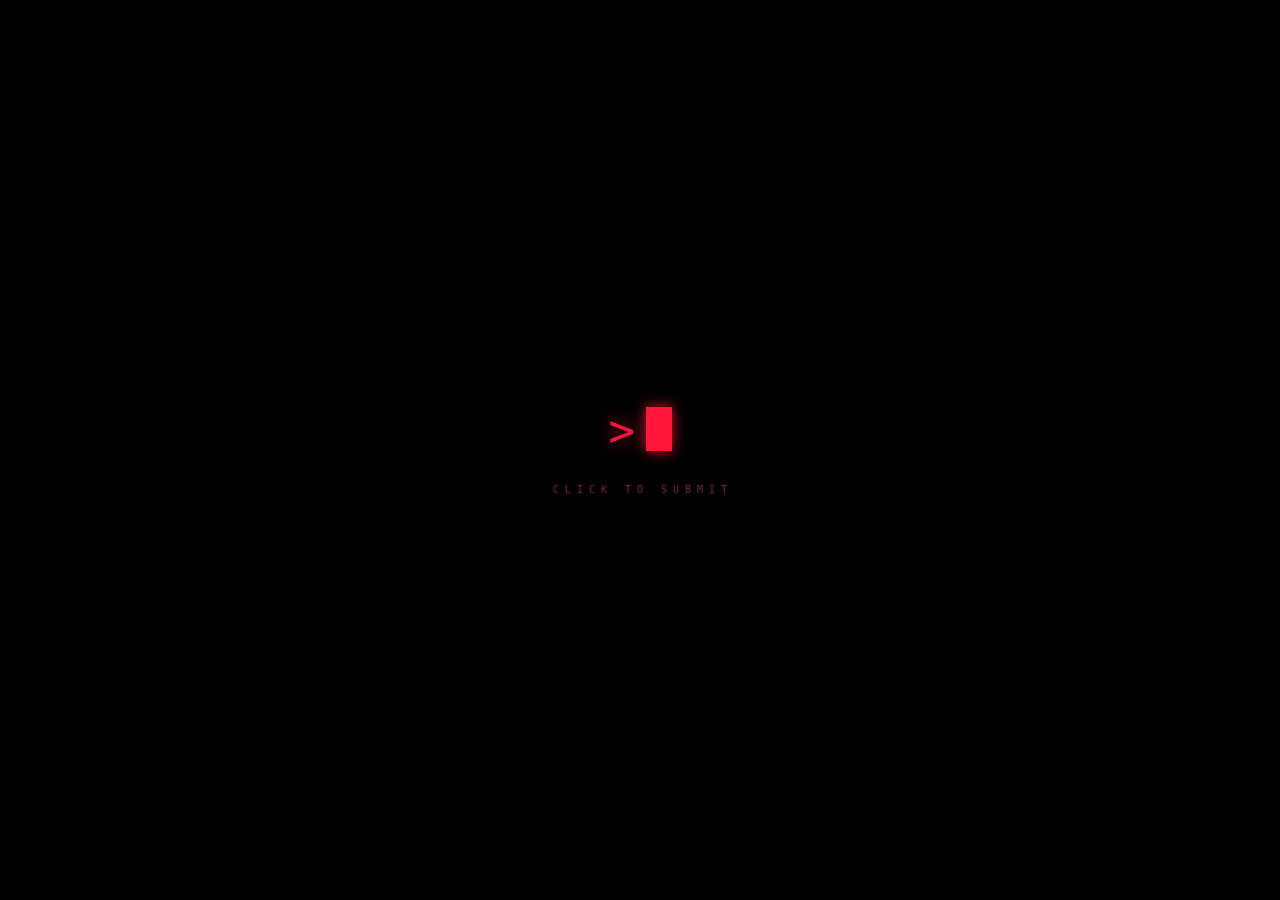
==== commit c697c603: "Redesign: digital virus queen" ====
--- a/index.html
+++ b/index.html
@@ -4,23 +4,35 @@
 <meta charset="UTF-8">
 <meta name="viewport" content="width=device-width, initial-scale=1.0">
 <meta name="robots" content="noindex,nofollow">
-<title>跪下。</title>
+<title>&gt; 跪下</title>
 <style>
   *{ margin:0; padding:0; box-sizing:border-box; }
   html,body{ height:100%; }
   body{
-    background:#000; color:#e2dceb; overflow:hidden;
-    font-family:"Noto Serif SC","Songti SC",serif;
+    background:#000; color:#ffdfe6; overflow:hidden;
+    font-family:ui-monospace,Menlo,Consolas,"Noto Sans SC",monospace;
     -webkit-user-select:none; user-select:none; cursor:crosshair;
   }
-  /* 背景 */
+  /* 背景 + 故障切片 */
   .bg{ position:fixed; inset:-4%; z-index:0;
-    background:url('throne.jpg') center/cover no-repeat;
-    animation:throne 70s ease-in-out infinite alternate; will-change:transform; }
+    background:url('queen.jpg') center/cover no-repeat;
+    animation:throne 70s ease-in-out infinite alternate, flick 7s infinite;
+    will-change:transform; }
   @keyframes throne{ from{ transform:scale(1); } to{ transform:scale(1.1); } }
+  @keyframes flick{ 0%,100%{ opacity:1; } 92%{ opacity:1; } 93%{ opacity:.84; }
+    94%{ opacity:1; } 96.5%{ opacity:.93; } 97.5%{ opacity:1; } }
+  .bg::before,.bg::after{ content:""; position:absolute; inset:0;
+    background:url('queen.jpg') center/cover no-repeat; opacity:0; pointer-events:none; }
+  body.glitch .bg::before{ opacity:.85; transform:translate(-10px,2px);
+    clip-path:inset(18% 0 62% 0); filter:sepia(1) saturate(5) hue-rotate(-55deg); }
+  body.glitch .bg::after{ opacity:.85; transform:translate(10px,-2px);
+    clip-path:inset(64% 0 12% 0); filter:sepia(1) saturate(5) hue-rotate(145deg); }
+  /* 扫描线 */
+  .scan{ position:fixed; inset:0; z-index:5; pointer-events:none; opacity:.45;
+    background:repeating-linear-gradient(0deg, rgba(0,0,0,.25) 0 1px, transparent 1px 3px); }
   /* 雾 */
   .fog{ position:fixed; width:150vw; height:46vh; left:-25vw; top:8vh; z-index:1; pointer-events:none;
-    background:radial-gradient(ellipse at center, rgba(130,118,150,.12), transparent 70%);
+    background:radial-gradient(ellipse at center, rgba(255,40,70,.09), transparent 70%);
     filter:blur(34px); animation:fogmove 26s ease-in-out infinite alternate; }
   .fog.f2{ top:58vh; animation-duration:37s; animation-delay:-14s; opacity:.75; }
   @keyframes fogmove{ from{ transform:translateX(-6%); } to{ transform:translateX(6%); } }
@@ -28,8 +40,8 @@
   #ash{ position:fixed; inset:0; z-index:2; pointer-events:none; }
   /* 暗角 */
   .vignette{ position:fixed; inset:0; z-index:3; pointer-events:none;
-    background:radial-gradient(ellipse at 50% 42%, transparent 34%, rgba(0,0,0,.62) 100%); }
-  /* 胶片颗粒 */
+    background:radial-gradient(ellipse at 50% 42%, transparent 32%, rgba(0,0,0,.66) 100%); }
+  /* 颗粒 */
   .grain{ position:fixed; inset:-120px; z-index:4; pointer-events:none; opacity:.07;
     background-image:url("data:image/svg+xml,%3Csvg xmlns='http://www.w3.org/2000/svg' width='240' height='240'%3E%3Cfilter id='n'%3E%3CfeTurbulence type='fractalNoise' baseFrequency='0.9' numOctaves='2'/%3E%3C/filter%3E%3Crect width='240' height='240' filter='url(%23n)' opacity='0.6'/%3E%3C/svg%3E");
     animation:grain .8s steps(4) infinite; }
@@ -37,49 +49,50 @@
     0%{ transform:translate(0,0); } 25%{ transform:translate(-34px,22px); }
     50%{ transform:translate(24px,-28px); } 75%{ transform:translate(-18px,-12px); }
     100%{ transform:translate(0,0); } }
-  /* 王冠印记 */
-  .crown{ position:fixed; top:36px; left:50%; transform:translateX(-50%); z-index:30;
-    opacity:0; transition:opacity 7s ease; }
-  body.entered .crown{ opacity:.8; transition-delay:2.5s; }
-  /* 唯一的字 */
-  .word{ position:fixed; left:50%; bottom:11vh; transform:translateX(-50%); z-index:30;
-    font-size:clamp(30px,4.6vw,60px); font-weight:200; letter-spacing:1.1em; text-indent:1.1em;
-    white-space:nowrap; color:rgba(226,220,235,0); transition:color 10s ease; }
-  body.entered .word{ color:rgba(226,220,235,.82); transition-delay:6s; }
+  /* 王冠 */
+  .crown{ position:fixed; top:34px; left:50%; transform:translateX(-50%); z-index:30;
+    opacity:0; transition:opacity 7s ease; filter:drop-shadow(0 0 10px rgba(255,22,59,.7)); }
+  body.entered .crown{ opacity:.9; transition-delay:2.5s; }
+  /* 终端命令 */
+  .term{ position:fixed; left:50%; bottom:10vh; transform:translateX(-50%); z-index:30;
+    text-align:center; opacity:0; transition:opacity 6s ease; }
+  body.entered .term{ opacity:1; transition-delay:5s; }
+  .term .cmd{ font-size:clamp(26px,4.2vw,52px); color:#ff163b; letter-spacing:.3em; text-indent:.3em;
+    text-shadow:0 0 16px rgba(255,22,59,.7), 0 0 64px rgba(255,22,59,.35); white-space:nowrap; }
+  .cursor{ display:inline-block; width:.58em; height:1em; background:#ff163b; vertical-align:-.12em;
+    margin-left:.25em; box-shadow:0 0 14px rgba(255,22,59,.85);
+    animation:blink 1.06s steps(1) infinite; }
+  @keyframes blink{ 50%{ opacity:0; } }
+  .term .sub{ margin-top:20px; font-size:11px; letter-spacing:.55em; text-indent:.55em;
+    color:rgba(255,130,155,.6); }
+  .term .sub b{ color:#ff5c7a; font-weight:400; }
   /* 视线 */
   #spot{ position:fixed; left:0; top:0; width:560px; height:560px; margin:-280px 0 0 -280px;
     border-radius:50%; pointer-events:none; z-index:40; opacity:0; transition:opacity 4s ease;
-    background:radial-gradient(circle, rgba(255,238,214,.10), rgba(255,238,214,.028) 42%, transparent 70%); }
+    background:radial-gradient(circle, rgba(255,70,90,.10), rgba(255,70,90,.03) 42%, transparent 70%); }
   body.entered #spot{ opacity:1; transition-delay:1.5s; }
   /* 静音 */
   #mute{ position:fixed; right:26px; bottom:24px; z-index:50; width:38px; height:38px;
-    border:1px solid rgba(255,255,255,.16); border-radius:50%; background:transparent;
+    border:1px solid rgba(255,22,59,.25); border-radius:50%; background:transparent;
     cursor:pointer; opacity:0; transition:opacity 4s ease, border-color .3s;
     display:flex; align-items:center; justify-content:center; }
-  body.entered #mute{ opacity:.55; transition-delay:3s; }
-  #mute:hover{ opacity:1 !important; border-color:rgba(201,162,39,.7); }
-  #mute svg{ width:16px; height:16px; stroke:#cfc9de; fill:none; stroke-width:1.6; }
+  body.entered #mute{ opacity:.6; transition-delay:3s; }
+  #mute:hover{ opacity:1 !important; border-color:rgba(255,22,59,.8); }
+  #mute svg{ width:16px; height:16px; stroke:#ff8ba0; fill:none; stroke-width:1.6; }
   #mute.off svg .waves{ display:none; }
   #mute.off svg .slash{ display:block; }
   #mute svg .slash{ display:none; }
   /* 门 */
   #gate{ position:fixed; inset:0; z-index:100; background:#000; cursor:pointer;
-    display:flex; flex-direction:column; align-items:center; justify-content:center; gap:30px;
+    display:flex; flex-direction:column; align-items:center; justify-content:center; gap:28px;
     transition:opacity 1.8s ease; }
   #gate.hide{ opacity:0; pointer-events:none; }
-  #gate .halo{ position:relative; width:120px; height:120px;
-    display:flex; align-items:center; justify-content:center; }
-  #gate .halo::before{ content:""; position:absolute; inset:0; border-radius:50%;
-    border:1px solid rgba(201,162,39,.35); animation:pulse 2.6s ease-in-out infinite; }
-  #gate .halo::after{ content:""; position:absolute; inset:14px; border-radius:50%;
-    border:1px solid rgba(201,162,39,.18); animation:pulse 2.6s ease-in-out infinite; animation-delay:1.3s; }
-  @keyframes pulse{ 0%,100%{ transform:scale(1); opacity:.9; } 50%{ transform:scale(1.12); opacity:.3; } }
-  #gate svg{ width:52px; height:34px; }
-  #gate small{ font-size:10px; letter-spacing:.7em; text-indent:.7em; color:#4d475c;
-    font-family:-apple-system,"Noto Sans SC",sans-serif; animation:breathe 3.2s ease-in-out infinite; }
-  @keyframes breathe{ 0%,100%{ opacity:.45; } 50%{ opacity:1; } }
+  #gate .prompt{ font-size:44px; color:#ff163b;
+    text-shadow:0 0 20px rgba(255,22,59,.8); animation:breathe 3.2s ease-in-out infinite; }
+  #gate small{ font-size:10px; letter-spacing:.6em; text-indent:.6em; color:#7a2a35; }
+  @keyframes breathe{ 0%,100%{ opacity:.5; } 50%{ opacity:1; } }
   @media (prefers-reduced-motion: reduce){
-    .bg,.fog,.grain,#gate .halo::before,#gate .halo::after,#gate small{ animation:none !important; }
+    .bg,.fog,.grain,.cursor,#gate .prompt{ animation:none !important; }
   }
 </style>
 </head>
@@ -91,15 +104,19 @@
 <canvas id="ash"></canvas>
 <div class="vignette"></div>
 <div class="grain"></div>
+<div class="scan"></div>
 
 <div class="crown">
-  <svg viewBox="0 0 64 42" width="44" height="30">
-    <path d="M8 34 L6 12 L19 23 L32 6 L45 23 L58 12 L56 34 Z" fill="none" stroke="#c9a227" stroke-width="1.4"/>
-    <line x1="10" y1="39" x2="54" y2="39" stroke="#c9a227" stroke-width="1.4"/>
+  <svg viewBox="0 0 64 42" width="40" height="27">
+    <path d="M8 34 L6 12 L19 23 L32 6 L45 23 L58 12 L56 34 Z" fill="none" stroke="#ff163b" stroke-width="1.6"/>
+    <line x1="10" y1="39" x2="54" y2="39" stroke="#ff163b" stroke-width="1.6"/>
   </svg>
 </div>
 
-<div class="word">跪下。</div>
+<div class="term">
+  <div class="cmd">&gt; 跪下<span class="cursor"></span></div>
+  <div class="sub">corruption 100% <b>♡</b></div>
+</div>
 <div id="spot"></div>
 
 <button id="mute" aria-label="toggle sound">
@@ -111,13 +128,8 @@
 </button>
 
 <div id="gate">
-  <div class="halo">
-    <svg viewBox="0 0 64 42">
-      <path d="M8 34 L6 12 L19 23 L32 6 L45 23 L58 12 L56 34 Z" fill="none" stroke="#c9a227" stroke-width="1.4"/>
-      <line x1="10" y1="39" x2="54" y2="39" stroke="#c9a227" stroke-width="1.4"/>
-    </svg>
-  </div>
-  <small>ENTER</small>
+  <div class="prompt">&gt;<span class="cursor"></span></div>
+  <small>CLICK TO SUBMIT</small>
 </div>
 
 <script>
@@ -128,15 +140,15 @@
   function size(){ W = cv.width = innerWidth; H = cv.height = innerHeight; }
   size(); addEventListener('resize', size);
   function mk(anyY){
-    var ember = Math.random() < 0.22;
+    var ember = Math.random() < 0.34;
     return { x: Math.random(), y: anyY ? Math.random() : -0.06,
-      s: ember ? 1+Math.random()*2.2 : 3+Math.random()*7,
+      s: ember ? 1+Math.random()*2.4 : 3+Math.random()*7,
       vy: (ember ? 0.00035 : 0.0008) + Math.random()*0.0011,
       ph: Math.random()*6.28, sw: 0.0004+Math.random()*0.001,
       rot: Math.random()*6.28, vr: (Math.random()-.5)*0.02,
       ember: ember, a: 0.22+Math.random()*0.45 };
   }
-  for(var i=0;i<48;i++) ps.push(mk(true));
+  for(var i=0;i<52;i++) ps.push(mk(true));
   (function loop(t){
     t = t || 0;
     cx.clearRect(0,0,W,H);
@@ -149,17 +161,26 @@
       if(p.ember){
         var tw = 0.5 + 0.5*Math.sin(t/300 + p.ph);
         cx.beginPath(); cx.arc(X, Y, p.s, 0, 6.29);
-        cx.fillStyle = 'rgba(255,'+Math.floor(90+80*tw)+',40,'+(p.a*tw).toFixed(3)+')';
-        cx.shadowColor = 'rgba(255,120,40,.8)'; cx.shadowBlur = 12*tw;
+        cx.fillStyle = 'rgba(255,'+Math.floor(70+70*tw)+',50,'+(p.a*tw).toFixed(3)+')';
+        cx.shadowColor = 'rgba(255,60,60,.85)'; cx.shadowBlur = 13*tw;
         cx.fill(); cx.shadowBlur = 0;
       }else{
         cx.save(); cx.translate(X, Y); cx.rotate(p.rot);
         cx.beginPath(); cx.ellipse(0, 0, p.s, p.s*0.55, 0, 0, 6.29);
-        cx.fillStyle = 'rgba(96,14,26,'+p.a.toFixed(3)+')'; cx.fill();
+        cx.fillStyle = 'rgba(110,12,26,'+p.a.toFixed(3)+')'; cx.fill();
         cx.restore();
       }
     }
     requestAnimationFrame(loop);
+  })();
+
+  /* ---------- 故障 ---------- */
+  (function glitchLoop(){
+    setTimeout(function(){
+      document.body.classList.add('glitch');
+      setTimeout(function(){ document.body.classList.remove('glitch'); }, 150+Math.random()*230);
+      glitchLoop();
+    }, 3500+Math.random()*5500);
   })();
 
   /* ---------- 视线 ---------- */
@@ -180,7 +201,6 @@
       master = AC.createGain(); master.gain.value = 0;
       master.connect(AC.destination);
       master.gain.linearRampToValueAtTime(0.5, AC.currentTime + 5);
-      // 低鸣
       var lp = AC.createBiquadFilter(); lp.type='lowpass'; lp.frequency.value=210; lp.Q.value=0.8;
       var lfo = AC.createOscillator(); lfo.frequency.value=0.07;
       var lfoG = AC.createGain(); lfoG.gain.value=110;
@@ -191,7 +211,6 @@
         o.connect(g); g.connect(lp); o.start();
       });
       lp.connect(master);
-      // 气流
       var nb = AC.createBuffer(1, AC.sampleRate*2, AC.sampleRate);
       var dd = nb.getChannelData(0);
       for(var i=0;i<dd.length;i++) dd[i]=Math.random()*2-1;
@@ -202,7 +221,13 @@
       var nlg = AC.createGain(); nlg.gain.value=0.028;
       nl.connect(nlg); nlg.connect(ng.gain); nl.start();
       ns.connect(nf); nf.connect(ng); ng.connect(master); ns.start();
-      // 心跳
+      /* 数据微光 */
+      var sh = AC.createOscillator(); sh.type='sine'; sh.frequency.value=1244;
+      var shg = AC.createGain(); shg.gain.value=0.006;
+      var sht = AC.createOscillator(); sht.frequency.value=0.11;
+      var shtg = AC.createGain(); shtg.gain.value=0.005;
+      sht.connect(shtg); shtg.connect(shg.gain); sht.start();
+      sh.connect(shg); shg.connect(master); sh.start();
       (function thump(){
         if(!AC) return;
         var t = AC.currentTime;
@@ -214,7 +239,6 @@
         o.connect(g); g.connect(master); o.start(t); o.stop(t+0.75);
         setTimeout(thump, 2400+Math.random()*900);
       })();
-      // 远钟
       function bell(){
         if(!AC) return;
         var t = AC.currentTime;
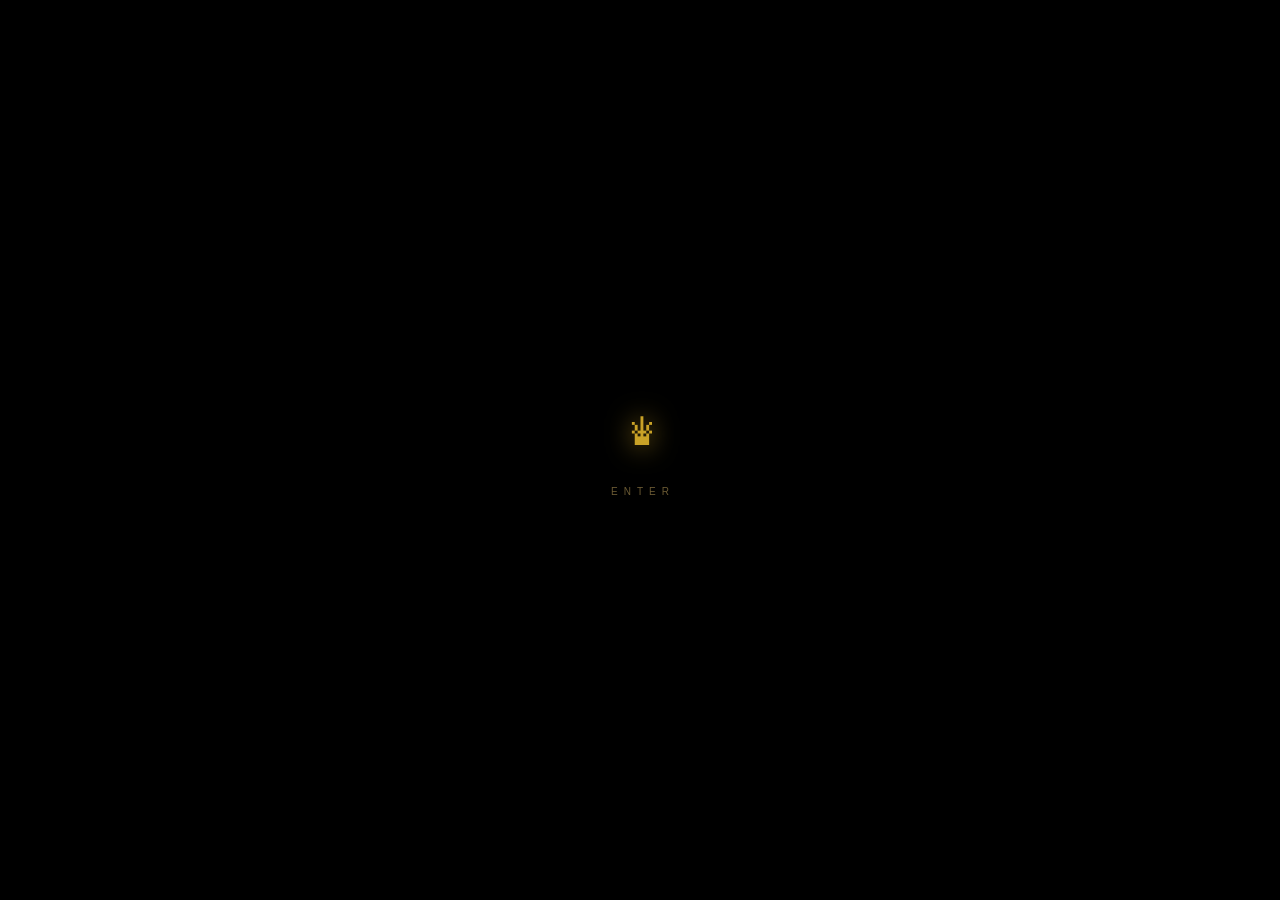
==== commit 2ce60276: "Redesign: imperial empire style" ====
--- a/index.html
+++ b/index.html
@@ -4,35 +4,23 @@
 <meta charset="UTF-8">
 <meta name="viewport" content="width=device-width, initial-scale=1.0">
 <meta name="robots" content="noindex,nofollow">
-<title>&gt; 跪下</title>
+<title>♛ 跪下。</title>
 <style>
   *{ margin:0; padding:0; box-sizing:border-box; }
   html,body{ height:100%; }
   body{
-    background:#000; color:#ffdfe6; overflow:hidden;
-    font-family:ui-monospace,Menlo,Consolas,"Noto Sans SC",monospace;
+    background:#000; color:#e8ddc0; overflow:hidden;
+    font-family:"Noto Serif SC","Songti SC",serif;
     -webkit-user-select:none; user-select:none; cursor:crosshair;
   }
-  /* 背景 + 故障切片 */
+  /* 背景 */
   .bg{ position:fixed; inset:-4%; z-index:0;
     background:url('queen.jpg') center/cover no-repeat;
-    animation:throne 70s ease-in-out infinite alternate, flick 7s infinite;
-    will-change:transform; }
+    animation:throne 70s ease-in-out infinite alternate; will-change:transform; }
   @keyframes throne{ from{ transform:scale(1); } to{ transform:scale(1.1); } }
-  @keyframes flick{ 0%,100%{ opacity:1; } 92%{ opacity:1; } 93%{ opacity:.84; }
-    94%{ opacity:1; } 96.5%{ opacity:.93; } 97.5%{ opacity:1; } }
-  .bg::before,.bg::after{ content:""; position:absolute; inset:0;
-    background:url('queen.jpg') center/cover no-repeat; opacity:0; pointer-events:none; }
-  body.glitch .bg::before{ opacity:.85; transform:translate(-10px,2px);
-    clip-path:inset(18% 0 62% 0); filter:sepia(1) saturate(5) hue-rotate(-55deg); }
-  body.glitch .bg::after{ opacity:.85; transform:translate(10px,-2px);
-    clip-path:inset(64% 0 12% 0); filter:sepia(1) saturate(5) hue-rotate(145deg); }
-  /* 扫描线 */
-  .scan{ position:fixed; inset:0; z-index:5; pointer-events:none; opacity:.45;
-    background:repeating-linear-gradient(0deg, rgba(0,0,0,.25) 0 1px, transparent 1px 3px); }
   /* 雾 */
   .fog{ position:fixed; width:150vw; height:46vh; left:-25vw; top:8vh; z-index:1; pointer-events:none;
-    background:radial-gradient(ellipse at center, rgba(255,40,70,.09), transparent 70%);
+    background:radial-gradient(ellipse at center, rgba(255,120,60,.07), transparent 70%);
     filter:blur(34px); animation:fogmove 26s ease-in-out infinite alternate; }
   .fog.f2{ top:58vh; animation-duration:37s; animation-delay:-14s; opacity:.75; }
   @keyframes fogmove{ from{ transform:translateX(-6%); } to{ transform:translateX(6%); } }
@@ -49,50 +37,58 @@
     0%{ transform:translate(0,0); } 25%{ transform:translate(-34px,22px); }
     50%{ transform:translate(24px,-28px); } 75%{ transform:translate(-18px,-12px); }
     100%{ transform:translate(0,0); } }
-  /* 王冠 */
-  .crown{ position:fixed; top:34px; left:50%; transform:translateX(-50%); z-index:30;
-    opacity:0; transition:opacity 7s ease; filter:drop-shadow(0 0 10px rgba(255,22,59,.7)); }
-  body.entered .crown{ opacity:.9; transition-delay:2.5s; }
-  /* 终端命令 */
-  .term{ position:fixed; left:50%; bottom:10vh; transform:translateX(-50%); z-index:30;
-    text-align:center; opacity:0; transition:opacity 6s ease; }
-  body.entered .term{ opacity:1; transition-delay:5s; }
-  .term .cmd{ font-size:clamp(26px,4.2vw,52px); color:#ff163b; letter-spacing:.3em; text-indent:.3em;
-    text-shadow:0 0 16px rgba(255,22,59,.7), 0 0 64px rgba(255,22,59,.35); white-space:nowrap; }
-  .cursor{ display:inline-block; width:.58em; height:1em; background:#ff163b; vertical-align:-.12em;
-    margin-left:.25em; box-shadow:0 0 14px rgba(255,22,59,.85);
-    animation:blink 1.06s steps(1) infinite; }
-  @keyframes blink{ 50%{ opacity:0; } }
-  .term .sub{ margin-top:20px; font-size:11px; letter-spacing:.55em; text-indent:.55em;
-    color:rgba(255,130,155,.6); }
-  .term .sub b{ color:#ff5c7a; font-weight:400; }
+  /* 跑马灯 */
+  .marquee{ position:fixed; left:0; right:0; z-index:30; overflow:hidden; white-space:nowrap;
+    padding:13px 0; border-top:1px solid rgba(201,162,39,.16); border-bottom:1px solid rgba(201,162,39,.16);
+    background:rgba(0,0,0,.5); opacity:0; transition:opacity 5s ease; }
+  body.entered .marquee{ opacity:1; transition-delay:2s; }
+  .marquee.top{ top:0; }
+  .marquee.bottom{ bottom:0; }
+  .marquee .track{ display:inline-block; padding-right:0;
+    font-size:12px; letter-spacing:.5em; color:rgba(201,162,39,.75);
+    font-family:ui-monospace,Menlo,Consolas,sans-serif; }
+  .marquee.top .track{ animation:mq 32s linear infinite; }
+  .marquee.bottom .track{ animation:mqr 40s linear infinite; }
+  .marquee .track .dia{ color:rgba(201,162,39,.4); }
+  @keyframes mq{ from{ transform:translateX(0); } to{ transform:translateX(-50%); } }
+  @keyframes mqr{ from{ transform:translateX(-50%); } to{ transform:translateX(0); } }
+  /* 帝国诏令 */
+  .imperial{ position:fixed; left:50%; top:50%; transform:translate(-50%,-50%); z-index:30;
+    text-align:center; opacity:0; transition:opacity 8s ease; }
+  body.entered .imperial{ opacity:1; transition-delay:4.5s; }
+  .imperial .mark{ font-size:30px; color:#c9a227; margin-bottom:26px;
+    text-shadow:0 0 22px rgba(201,162,39,.8); }
+  .imperial .word{ font-size:clamp(46px,7.5vw,100px); font-weight:200; letter-spacing:.45em;
+    text-indent:.45em; white-space:nowrap; color:#efe3c2;
+    text-shadow:0 0 34px rgba(201,162,39,.35), 0 4px 30px rgba(0,0,0,.8); }
   /* 视线 */
   #spot{ position:fixed; left:0; top:0; width:560px; height:560px; margin:-280px 0 0 -280px;
     border-radius:50%; pointer-events:none; z-index:40; opacity:0; transition:opacity 4s ease;
-    background:radial-gradient(circle, rgba(255,70,90,.10), rgba(255,70,90,.03) 42%, transparent 70%); }
+    background:radial-gradient(circle, rgba(255,220,160,.09), rgba(255,220,160,.025) 42%, transparent 70%); }
   body.entered #spot{ opacity:1; transition-delay:1.5s; }
   /* 静音 */
-  #mute{ position:fixed; right:26px; bottom:24px; z-index:50; width:38px; height:38px;
-    border:1px solid rgba(255,22,59,.25); border-radius:50%; background:transparent;
+  #mute{ position:fixed; right:26px; bottom:64px; z-index:50; width:38px; height:38px;
+    border:1px solid rgba(201,162,39,.28); border-radius:50%; background:transparent;
     cursor:pointer; opacity:0; transition:opacity 4s ease, border-color .3s;
     display:flex; align-items:center; justify-content:center; }
   body.entered #mute{ opacity:.6; transition-delay:3s; }
-  #mute:hover{ opacity:1 !important; border-color:rgba(255,22,59,.8); }
-  #mute svg{ width:16px; height:16px; stroke:#ff8ba0; fill:none; stroke-width:1.6; }
+  #mute:hover{ opacity:1 !important; border-color:rgba(201,162,39,.85); }
+  #mute svg{ width:16px; height:16px; stroke:#d8c58f; fill:none; stroke-width:1.6; }
   #mute.off svg .waves{ display:none; }
   #mute.off svg .slash{ display:block; }
   #mute svg .slash{ display:none; }
   /* 门 */
   #gate{ position:fixed; inset:0; z-index:100; background:#000; cursor:pointer;
-    display:flex; flex-direction:column; align-items:center; justify-content:center; gap:28px;
+    display:flex; flex-direction:column; align-items:center; justify-content:center; gap:30px;
     transition:opacity 1.8s ease; }
   #gate.hide{ opacity:0; pointer-events:none; }
-  #gate .prompt{ font-size:44px; color:#ff163b;
-    text-shadow:0 0 20px rgba(255,22,59,.8); animation:breathe 3.2s ease-in-out infinite; }
-  #gate small{ font-size:10px; letter-spacing:.6em; text-indent:.6em; color:#7a2a35; }
+  #gate .q{ font-size:46px; color:#c9a227; text-shadow:0 0 26px rgba(201,162,39,.8);
+    animation:breathe 3.2s ease-in-out infinite; }
+  #gate small{ font-size:10px; letter-spacing:.6em; text-indent:.6em; color:#6b5a33;
+    font-family:ui-monospace,Menlo,Consolas,sans-serif; }
   @keyframes breathe{ 0%,100%{ opacity:.5; } 50%{ opacity:1; } }
   @media (prefers-reduced-motion: reduce){
-    .bg,.fog,.grain,.cursor,#gate .prompt{ animation:none !important; }
+    .bg,.fog,.grain,.marquee .track,#gate .q{ animation:none !important; }
   }
 </style>
 </head>
@@ -104,19 +100,15 @@
 <canvas id="ash"></canvas>
 <div class="vignette"></div>
 <div class="grain"></div>
-<div class="scan"></div>
-
-<div class="crown">
-  <svg viewBox="0 0 64 42" width="40" height="27">
-    <path d="M8 34 L6 12 L19 23 L32 6 L45 23 L58 12 L56 34 Z" fill="none" stroke="#ff163b" stroke-width="1.6"/>
-    <line x1="10" y1="39" x2="54" y2="39" stroke="#ff163b" stroke-width="1.6"/>
-  </svg>
+
+<div class="marquee top"><span class="track" id="mqTop"></span></div>
+
+<div class="imperial">
+  <div class="mark">♛</div>
+  <div class="word">跪下。</div>
 </div>
 
-<div class="term">
-  <div class="cmd">&gt; 跪下<span class="cursor"></span></div>
-  <div class="sub">corruption 100% <b>♡</b></div>
-</div>
+<div class="marquee bottom"><span class="track" id="mqBottom"></span></div>
 <div id="spot"></div>
 
 <button id="mute" aria-label="toggle sound">
@@ -128,12 +120,18 @@
 </button>
 
 <div id="gate">
-  <div class="prompt">&gt;<span class="cursor"></span></div>
-  <small>CLICK TO SUBMIT</small>
+  <div class="q">♛</div>
+  <small>ENTER</small>
 </div>
 
 <script>
 (function(){
+  /* ---------- 跑马灯 ---------- */
+  var topWords = 'EMPIRE <span class="dia">◆</span> DEVOTION <span class="dia">◆</span> CONTROL <span class="dia">◆</span> SURRENDER <span class="dia">◆</span> WORSHIP <span class="dia">◆</span> ';
+  var botWords = '<span class="dia">◆</span> 跪下 <span class="dia">◆</span> 臣服 <span class="dia">◆</span> 朝拜 <span class="dia">◆</span> 帝国 <span class="dia">◆</span> ';
+  document.getElementById('mqTop').innerHTML = topWords.repeat(6);
+  document.getElementById('mqBottom').innerHTML = botWords.repeat(6);
+
   /* ---------- 余烬 ---------- */
   var cv = document.getElementById('ash'), cx = cv.getContext('2d');
   var W, H, ps = [];
@@ -172,15 +170,6 @@
       }
     }
     requestAnimationFrame(loop);
-  })();
-
-  /* ---------- 故障 ---------- */
-  (function glitchLoop(){
-    setTimeout(function(){
-      document.body.classList.add('glitch');
-      setTimeout(function(){ document.body.classList.remove('glitch'); }, 150+Math.random()*230);
-      glitchLoop();
-    }, 3500+Math.random()*5500);
   })();
 
   /* ---------- 视线 ---------- */
@@ -221,7 +210,6 @@
       var nlg = AC.createGain(); nlg.gain.value=0.028;
       nl.connect(nlg); nlg.connect(ng.gain); nl.start();
       ns.connect(nf); nf.connect(ng); ng.connect(master); ns.start();
-      /* 数据微光 */
       var sh = AC.createOscillator(); sh.type='sine'; sh.frequency.value=1244;
       var shg = AC.createGain(); shg.gain.value=0.006;
       var sht = AC.createOscillator(); sht.frequency.value=0.11;
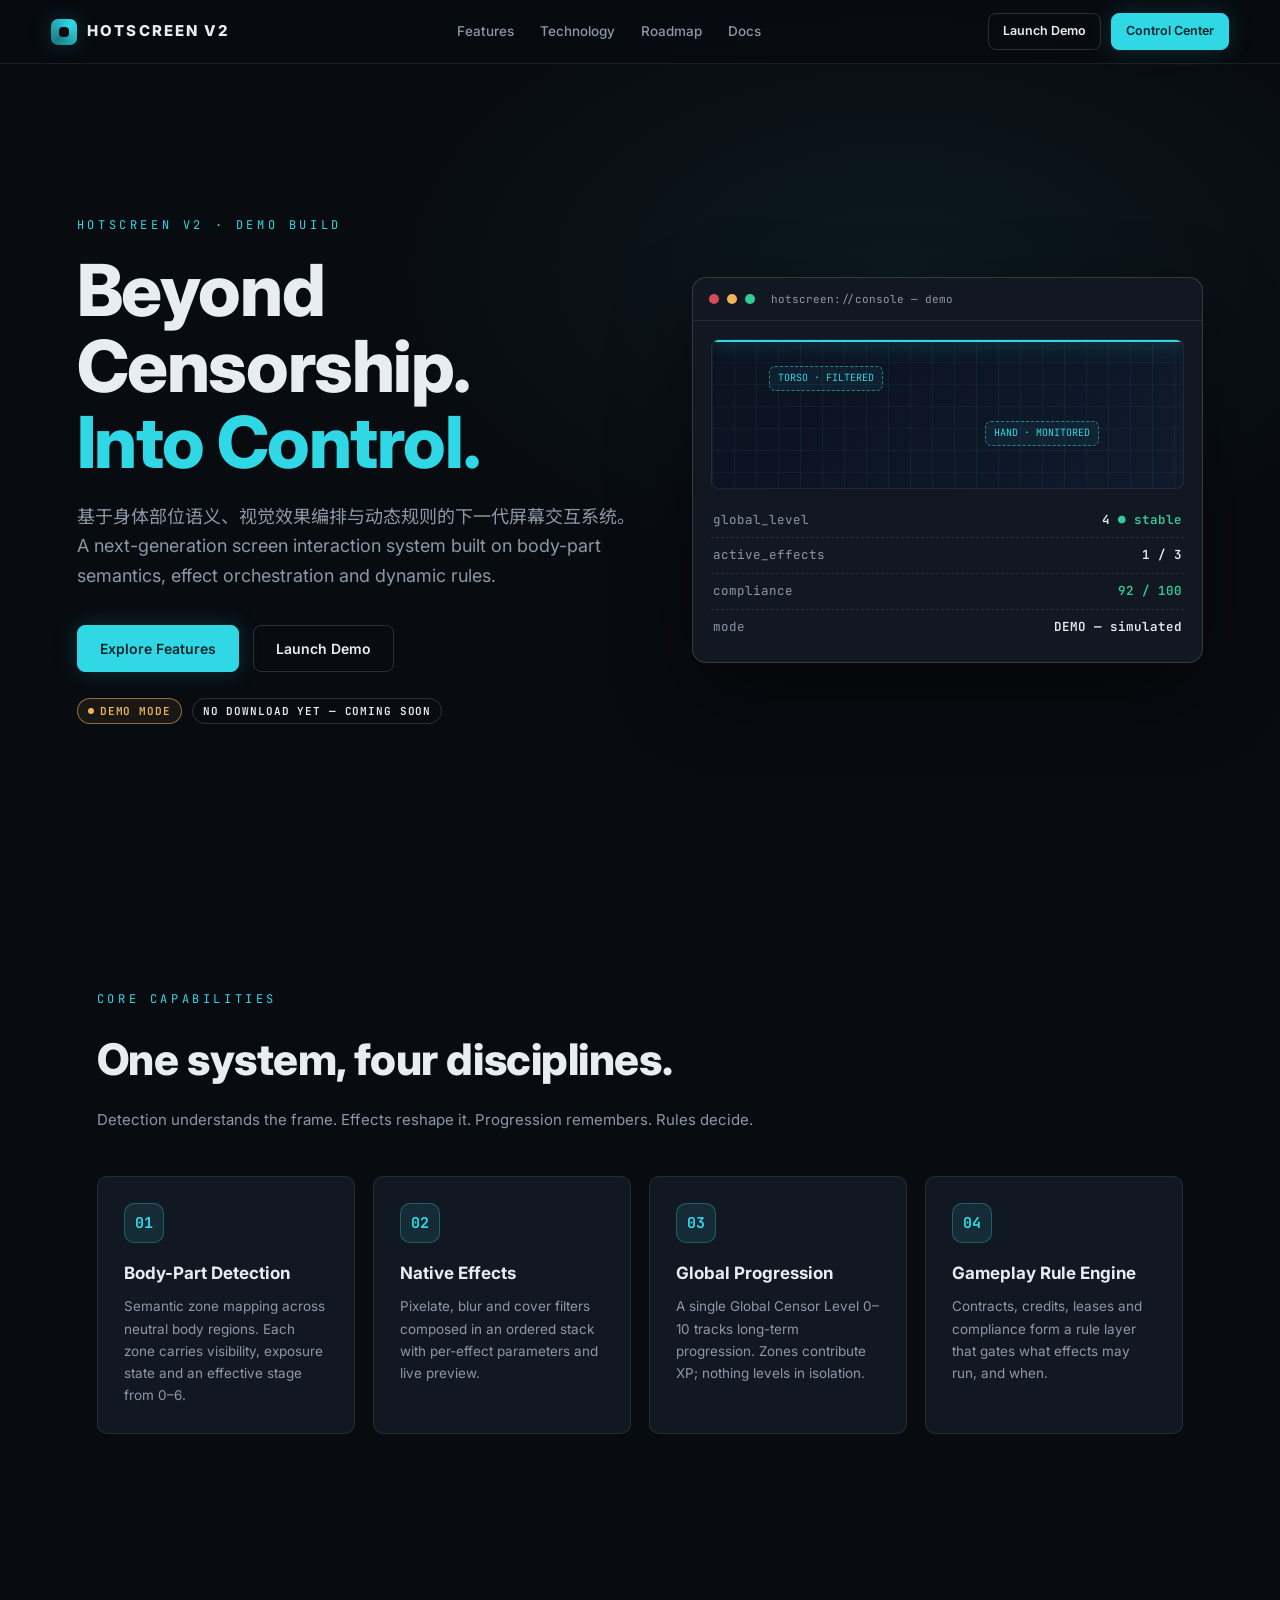
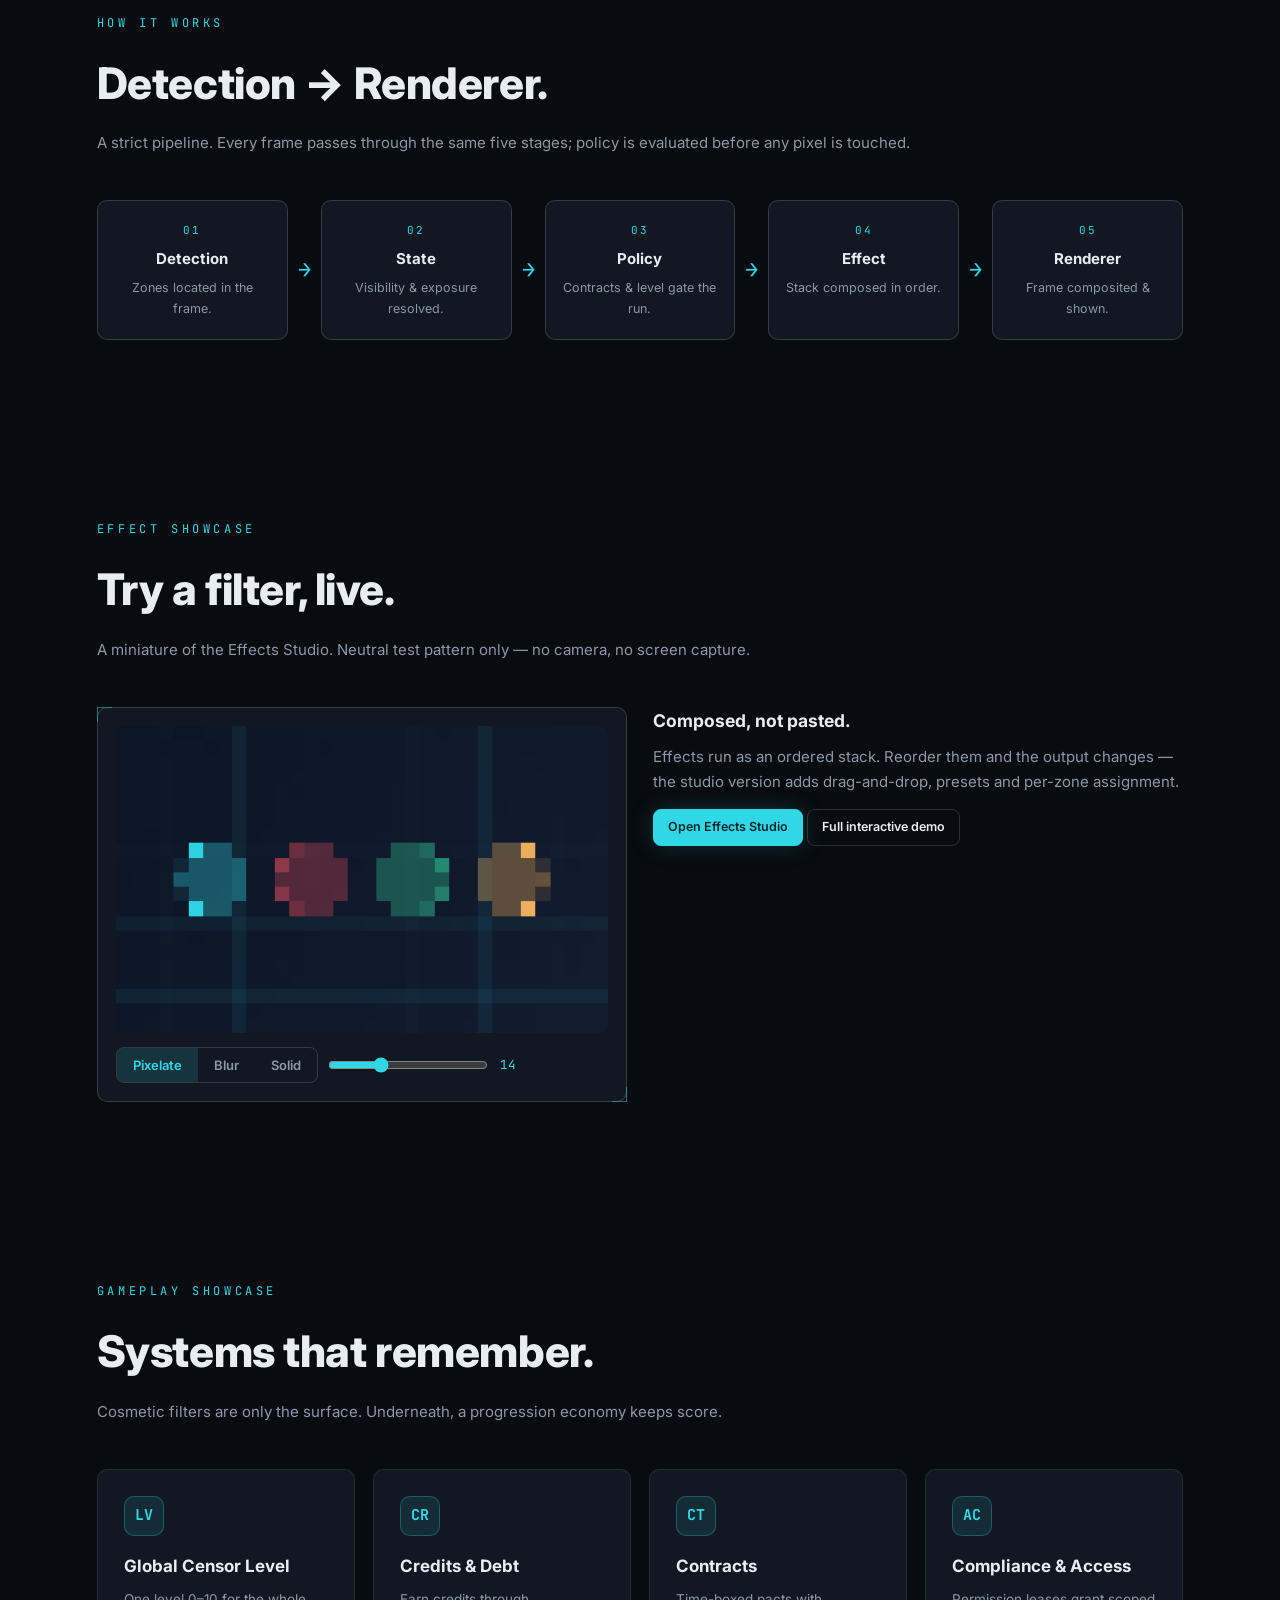
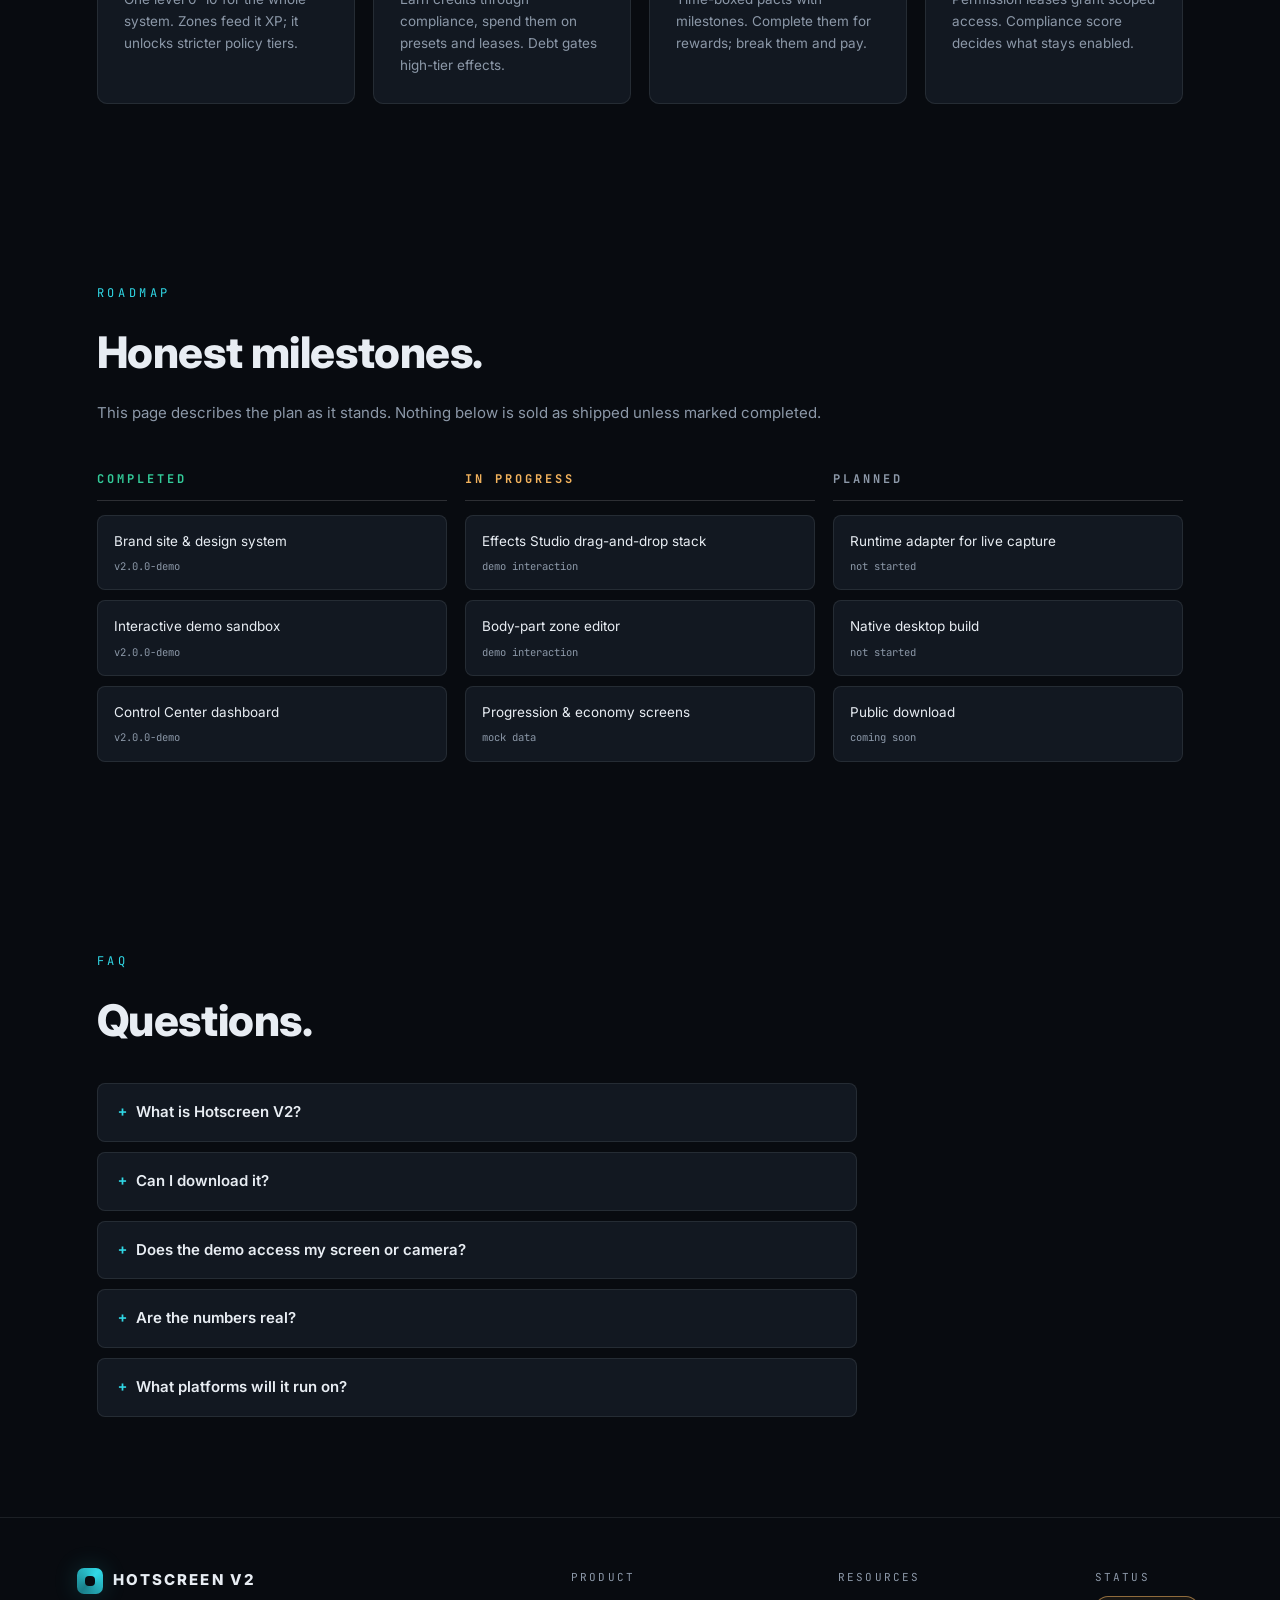
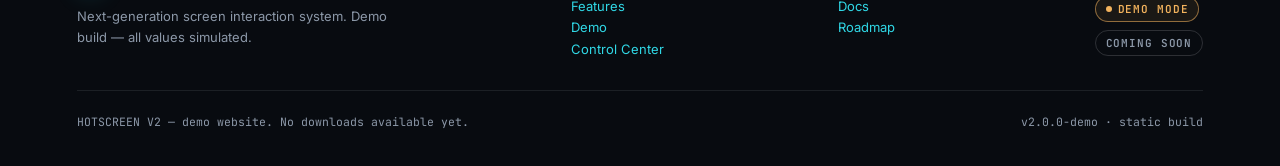
==== commit 7dfa2e9f: "Rebuild: Hotscreen V2 demo site" ====
--- a/index.html
+++ b/index.html
@@ -1,267 +1,18 @@
 <!DOCTYPE html>
-<html lang="zh-CN">
+<html lang="en" data-theme="dark">
 <head>
 <meta charset="UTF-8">
 <meta name="viewport" content="width=device-width, initial-scale=1.0">
 <meta name="robots" content="noindex,nofollow">
-<title>♛ 跪下。</title>
-<style>
-  *{ margin:0; padding:0; box-sizing:border-box; }
-  html,body{ height:100%; }
-  body{
-    background:#000; color:#e8ddc0; overflow:hidden;
-    font-family:"Noto Serif SC","Songti SC",serif;
-    -webkit-user-select:none; user-select:none; cursor:crosshair;
-  }
-  /* 背景 */
-  .bg{ position:fixed; inset:-4%; z-index:0;
-    background:url('queen.jpg') center/cover no-repeat;
-    animation:throne 70s ease-in-out infinite alternate; will-change:transform; }
-  @keyframes throne{ from{ transform:scale(1); } to{ transform:scale(1.1); } }
-  /* 雾 */
-  .fog{ position:fixed; width:150vw; height:46vh; left:-25vw; top:8vh; z-index:1; pointer-events:none;
-    background:radial-gradient(ellipse at center, rgba(255,120,60,.07), transparent 70%);
-    filter:blur(34px); animation:fogmove 26s ease-in-out infinite alternate; }
-  .fog.f2{ top:58vh; animation-duration:37s; animation-delay:-14s; opacity:.75; }
-  @keyframes fogmove{ from{ transform:translateX(-6%); } to{ transform:translateX(6%); } }
-  /* 余烬 */
-  #ash{ position:fixed; inset:0; z-index:2; pointer-events:none; }
-  /* 暗角 */
-  .vignette{ position:fixed; inset:0; z-index:3; pointer-events:none;
-    background:radial-gradient(ellipse at 50% 42%, transparent 32%, rgba(0,0,0,.66) 100%); }
-  /* 颗粒 */
-  .grain{ position:fixed; inset:-120px; z-index:4; pointer-events:none; opacity:.07;
-    background-image:url("data:image/svg+xml,%3Csvg xmlns='http://www.w3.org/2000/svg' width='240' height='240'%3E%3Cfilter id='n'%3E%3CfeTurbulence type='fractalNoise' baseFrequency='0.9' numOctaves='2'/%3E%3C/filter%3E%3Crect width='240' height='240' filter='url(%23n)' opacity='0.6'/%3E%3C/svg%3E");
-    animation:grain .8s steps(4) infinite; }
-  @keyframes grain{
-    0%{ transform:translate(0,0); } 25%{ transform:translate(-34px,22px); }
-    50%{ transform:translate(24px,-28px); } 75%{ transform:translate(-18px,-12px); }
-    100%{ transform:translate(0,0); } }
-  /* 跑马灯 */
-  .marquee{ position:fixed; left:0; right:0; z-index:30; overflow:hidden; white-space:nowrap;
-    padding:13px 0; border-top:1px solid rgba(201,162,39,.16); border-bottom:1px solid rgba(201,162,39,.16);
-    background:rgba(0,0,0,.5); opacity:0; transition:opacity 5s ease; }
-  body.entered .marquee{ opacity:1; transition-delay:2s; }
-  .marquee.top{ top:0; }
-  .marquee.bottom{ bottom:0; }
-  .marquee .track{ display:inline-block; padding-right:0;
-    font-size:12px; letter-spacing:.5em; color:rgba(201,162,39,.75);
-    font-family:ui-monospace,Menlo,Consolas,sans-serif; }
-  .marquee.top .track{ animation:mq 32s linear infinite; }
-  .marquee.bottom .track{ animation:mqr 40s linear infinite; }
-  .marquee .track .dia{ color:rgba(201,162,39,.4); }
-  @keyframes mq{ from{ transform:translateX(0); } to{ transform:translateX(-50%); } }
-  @keyframes mqr{ from{ transform:translateX(-50%); } to{ transform:translateX(0); } }
-  /* 帝国诏令 */
-  .imperial{ position:fixed; left:50%; top:50%; transform:translate(-50%,-50%); z-index:30;
-    text-align:center; opacity:0; transition:opacity 8s ease; }
-  body.entered .imperial{ opacity:1; transition-delay:4.5s; }
-  .imperial .mark{ font-size:30px; color:#c9a227; margin-bottom:26px;
-    text-shadow:0 0 22px rgba(201,162,39,.8); }
-  .imperial .word{ font-size:clamp(46px,7.5vw,100px); font-weight:200; letter-spacing:.45em;
-    text-indent:.45em; white-space:nowrap; color:#efe3c2;
-    text-shadow:0 0 34px rgba(201,162,39,.35), 0 4px 30px rgba(0,0,0,.8); }
-  /* 视线 */
-  #spot{ position:fixed; left:0; top:0; width:560px; height:560px; margin:-280px 0 0 -280px;
-    border-radius:50%; pointer-events:none; z-index:40; opacity:0; transition:opacity 4s ease;
-    background:radial-gradient(circle, rgba(255,220,160,.09), rgba(255,220,160,.025) 42%, transparent 70%); }
-  body.entered #spot{ opacity:1; transition-delay:1.5s; }
-  /* 静音 */
-  #mute{ position:fixed; right:26px; bottom:64px; z-index:50; width:38px; height:38px;
-    border:1px solid rgba(201,162,39,.28); border-radius:50%; background:transparent;
-    cursor:pointer; opacity:0; transition:opacity 4s ease, border-color .3s;
-    display:flex; align-items:center; justify-content:center; }
-  body.entered #mute{ opacity:.6; transition-delay:3s; }
-  #mute:hover{ opacity:1 !important; border-color:rgba(201,162,39,.85); }
-  #mute svg{ width:16px; height:16px; stroke:#d8c58f; fill:none; stroke-width:1.6; }
-  #mute.off svg .waves{ display:none; }
-  #mute.off svg .slash{ display:block; }
-  #mute svg .slash{ display:none; }
-  /* 门 */
-  #gate{ position:fixed; inset:0; z-index:100; background:#000; cursor:pointer;
-    display:flex; flex-direction:column; align-items:center; justify-content:center; gap:30px;
-    transition:opacity 1.8s ease; }
-  #gate.hide{ opacity:0; pointer-events:none; }
-  #gate .q{ font-size:46px; color:#c9a227; text-shadow:0 0 26px rgba(201,162,39,.8);
-    animation:breathe 3.2s ease-in-out infinite; }
-  #gate small{ font-size:10px; letter-spacing:.6em; text-indent:.6em; color:#6b5a33;
-    font-family:ui-monospace,Menlo,Consolas,sans-serif; }
-  @keyframes breathe{ 0%,100%{ opacity:.5; } 50%{ opacity:1; } }
-  @media (prefers-reduced-motion: reduce){
-    .bg,.fog,.grain,.marquee .track,#gate .q{ animation:none !important; }
-  }
-</style>
+<title>Hotscreen V2 — Beyond Censorship. Into Control.</title>
+<meta name="description" content="Hotscreen V2 demo website: brand site, interactive demo and control center. All values simulated.">
+<link rel="preconnect" href="https://fonts.googleapis.com">
+<link rel="preconnect" href="https://fonts.gstatic.com" crossorigin>
+<link href="https://fonts.googleapis.com/css2?family=Inter:wght@400;500;600;700;800&family=JetBrains+Mono:wght@400;600;700&family=Noto+Sans+SC:wght@400;500;700&display=swap" rel="stylesheet">
+<link rel="stylesheet" href="styles.css">
 </head>
 <body>
-
-<div class="bg"></div>
-<div class="fog"></div>
-<div class="fog f2"></div>
-<canvas id="ash"></canvas>
-<div class="vignette"></div>
-<div class="grain"></div>
-
-<div class="marquee top"><span class="track" id="mqTop"></span></div>
-
-<div class="imperial">
-  <div class="mark">♛</div>
-  <div class="word">跪下。</div>
-</div>
-
-<div class="marquee bottom"><span class="track" id="mqBottom"></span></div>
-<div id="spot"></div>
-
-<button id="mute" aria-label="toggle sound">
-  <svg viewBox="0 0 24 24">
-    <path d="M4 9 v6 h4 l5 4 V5 L8 9 H4 z"/>
-    <path class="waves" d="M16 9 a4 4 0 0 1 0 6 M18.5 6.5 a8 8 0 0 1 0 11"/>
-    <line class="slash" x1="3" y1="3" x2="21" y2="21"/>
-  </svg>
-</button>
-
-<div id="gate">
-  <div class="q">♛</div>
-  <small>ENTER</small>
-</div>
-
-<script>
-(function(){
-  /* ---------- 跑马灯 ---------- */
-  var topWords = 'EMPIRE <span class="dia">◆</span> DEVOTION <span class="dia">◆</span> CONTROL <span class="dia">◆</span> SURRENDER <span class="dia">◆</span> WORSHIP <span class="dia">◆</span> ';
-  var botWords = '<span class="dia">◆</span> 跪下 <span class="dia">◆</span> 臣服 <span class="dia">◆</span> 朝拜 <span class="dia">◆</span> 帝国 <span class="dia">◆</span> ';
-  document.getElementById('mqTop').innerHTML = topWords.repeat(6);
-  document.getElementById('mqBottom').innerHTML = botWords.repeat(6);
-
-  /* ---------- 余烬 ---------- */
-  var cv = document.getElementById('ash'), cx = cv.getContext('2d');
-  var W, H, ps = [];
-  function size(){ W = cv.width = innerWidth; H = cv.height = innerHeight; }
-  size(); addEventListener('resize', size);
-  function mk(anyY){
-    var ember = Math.random() < 0.34;
-    return { x: Math.random(), y: anyY ? Math.random() : -0.06,
-      s: ember ? 1+Math.random()*2.4 : 3+Math.random()*7,
-      vy: (ember ? 0.00035 : 0.0008) + Math.random()*0.0011,
-      ph: Math.random()*6.28, sw: 0.0004+Math.random()*0.001,
-      rot: Math.random()*6.28, vr: (Math.random()-.5)*0.02,
-      ember: ember, a: 0.22+Math.random()*0.45 };
-  }
-  for(var i=0;i<52;i++) ps.push(mk(true));
-  (function loop(t){
-    t = t || 0;
-    cx.clearRect(0,0,W,H);
-    for(var j=0;j<ps.length;j++){
-      var p = ps[j];
-      p.y += p.vy; p.rot += p.vr;
-      p.x += Math.sin(t/1700 + p.ph) * p.sw;
-      if(p.y > 1.06) ps[j] = p = mk(false);
-      var X = p.x*W, Y = p.y*H;
-      if(p.ember){
-        var tw = 0.5 + 0.5*Math.sin(t/300 + p.ph);
-        cx.beginPath(); cx.arc(X, Y, p.s, 0, 6.29);
-        cx.fillStyle = 'rgba(255,'+Math.floor(70+70*tw)+',50,'+(p.a*tw).toFixed(3)+')';
-        cx.shadowColor = 'rgba(255,60,60,.85)'; cx.shadowBlur = 13*tw;
-        cx.fill(); cx.shadowBlur = 0;
-      }else{
-        cx.save(); cx.translate(X, Y); cx.rotate(p.rot);
-        cx.beginPath(); cx.ellipse(0, 0, p.s, p.s*0.55, 0, 0, 6.29);
-        cx.fillStyle = 'rgba(110,12,26,'+p.a.toFixed(3)+')'; cx.fill();
-        cx.restore();
-      }
-    }
-    requestAnimationFrame(loop);
-  })();
-
-  /* ---------- 视线 ---------- */
-  var spot = document.getElementById('spot');
-  var mx = innerWidth/2, my = innerHeight/2, sx = mx, sy = my;
-  addEventListener('pointermove', function(e){ mx = e.clientX; my = e.clientY; }, {passive:true});
-  (function follow(){
-    sx += (mx-sx)*0.06; sy += (my-sy)*0.06;
-    spot.style.transform = 'translate('+sx+'px,'+sy+'px)';
-    requestAnimationFrame(follow);
-  })();
-
-  /* ---------- 音 ---------- */
-  var AC = null, master = null, muted = false;
-  function startAudio(){
-    try{
-      AC = new (window.AudioContext||window.webkitAudioContext)();
-      master = AC.createGain(); master.gain.value = 0;
-      master.connect(AC.destination);
-      master.gain.linearRampToValueAtTime(0.5, AC.currentTime + 5);
-      var lp = AC.createBiquadFilter(); lp.type='lowpass'; lp.frequency.value=210; lp.Q.value=0.8;
-      var lfo = AC.createOscillator(); lfo.frequency.value=0.07;
-      var lfoG = AC.createGain(); lfoG.gain.value=110;
-      lfo.connect(lfoG); lfoG.connect(lp.frequency); lfo.start();
-      [[55,'sine',1],[55.7,'sine',1],[110.4,'triangle',0.14]].forEach(function(cfg){
-        var o = AC.createOscillator(); o.type=cfg[1]; o.frequency.value=cfg[0];
-        var g = AC.createGain(); g.gain.value=cfg[2];
-        o.connect(g); g.connect(lp); o.start();
-      });
-      lp.connect(master);
-      var nb = AC.createBuffer(1, AC.sampleRate*2, AC.sampleRate);
-      var dd = nb.getChannelData(0);
-      for(var i=0;i<dd.length;i++) dd[i]=Math.random()*2-1;
-      var ns = AC.createBufferSource(); ns.buffer=nb; ns.loop=true;
-      var nf = AC.createBiquadFilter(); nf.type='bandpass'; nf.frequency.value=380; nf.Q.value=0.5;
-      var ng = AC.createGain(); ng.gain.value=0.045;
-      var nl = AC.createOscillator(); nl.frequency.value=0.05;
-      var nlg = AC.createGain(); nlg.gain.value=0.028;
-      nl.connect(nlg); nlg.connect(ng.gain); nl.start();
-      ns.connect(nf); nf.connect(ng); ng.connect(master); ns.start();
-      var sh = AC.createOscillator(); sh.type='sine'; sh.frequency.value=1244;
-      var shg = AC.createGain(); shg.gain.value=0.006;
-      var sht = AC.createOscillator(); sht.frequency.value=0.11;
-      var shtg = AC.createGain(); shtg.gain.value=0.005;
-      sht.connect(shtg); shtg.connect(shg.gain); sht.start();
-      sh.connect(shg); shg.connect(master); sh.start();
-      (function thump(){
-        if(!AC) return;
-        var t = AC.currentTime;
-        var o = AC.createOscillator(); o.type='sine';
-        o.frequency.setValueAtTime(58,t); o.frequency.exponentialRampToValueAtTime(36,t+0.28);
-        var g = AC.createGain();
-        g.gain.setValueAtTime(0.0001,t); g.gain.linearRampToValueAtTime(0.65,t+0.025);
-        g.gain.exponentialRampToValueAtTime(0.0001,t+0.65);
-        o.connect(g); g.connect(master); o.start(t); o.stop(t+0.75);
-        setTimeout(thump, 2400+Math.random()*900);
-      })();
-      function bell(){
-        if(!AC) return;
-        var t = AC.currentTime;
-        [[196,0.15],[392.7,0.07],[587.3,0.045]].forEach(function(cfg){
-          var o = AC.createOscillator(); o.type='sine';
-          o.frequency.value = cfg[0]*(1+(Math.random()-0.5)*0.004);
-          var g = AC.createGain();
-          g.gain.setValueAtTime(0.0001,t); g.gain.linearRampToValueAtTime(cfg[1],t+0.04);
-          g.gain.exponentialRampToValueAtTime(0.0001,t+8);
-          o.connect(g); g.connect(master); o.start(t); o.stop(t+8.5);
-        });
-        setTimeout(bell, 21000+Math.random()*15000);
-      }
-      setTimeout(bell, 7000);
-    }catch(e){ AC = null; }
-  }
-  var muteBtn = document.getElementById('mute');
-  muteBtn.addEventListener('click', function(e){
-    e.stopPropagation();
-    if(!AC) return;
-    muted = !muted;
-    muteBtn.classList.toggle('off', muted);
-    master.gain.cancelScheduledValues(AC.currentTime);
-    master.gain.linearRampToValueAtTime(muted ? 0 : 0.5, AC.currentTime + 0.8);
-  });
-
-  /* ---------- 入场 ---------- */
-  var gate = document.getElementById('gate');
-  gate.addEventListener('click', function(){
-    gate.classList.add('hide');
-    document.body.classList.add('entered');
-    startAudio();
-    setTimeout(function(){ gate.remove(); }, 2000);
-  });
-})();
-</script>
+<div id="view"></div>
+<script src="app.js"></script>
 </body>
 </html>
--- a/styles.css
+++ b/styles.css
@@ -0,0 +1,339 @@
+/* ============ HOTSCREEN V2 — Design System ============ */
+:root{
+  --bg:#080B10; --surface:#121821; --surface2:#19232E;
+  --cyan:#30D8E6; --red:#D74C5B; --green:#33CB99; --amber:#F3B35D;
+  --text:#E8EDF3; --muted:#8C98A8;
+  --border:rgba(232,237,243,.09); --border2:rgba(232,237,243,.16);
+  --glow-cyan:0 0 24px rgba(48,216,230,.18);
+  --radius:10px; --radius-s:6px;
+  --font-ui:'Inter',-apple-system,'Noto Sans SC',sans-serif;
+  --font-mono:'JetBrains Mono',ui-monospace,Menlo,Consolas,monospace;
+  --topbar-h:56px; --sidebar-w:228px;
+}
+[data-theme="light"]{
+  --bg:#F2F5F8; --surface:#FFFFFF; --surface2:#E9EFF5;
+  --text:#10161F; --muted:#5A6B7E;
+  --border:rgba(16,22,31,.10); --border2:rgba(16,22,31,.18);
+  --glow-cyan:0 0 24px rgba(48,216,230,.25);
+}
+*{ margin:0; padding:0; box-sizing:border-box; }
+html{ scroll-behavior:smooth; }
+body{ background:var(--bg); color:var(--text); font-family:var(--font-ui);
+  font-size:15px; line-height:1.65; -webkit-font-smoothing:antialiased; }
+::selection{ background:rgba(48,216,230,.28); }
+a{ color:var(--cyan); text-decoration:none; }
+a:hover{ text-decoration:underline; }
+.mono{ font-family:var(--font-mono); }
+.muted{ color:var(--muted); }
+.hidden{ display:none !important; }
+
+/* ---------- buttons ---------- */
+.btn{ display:inline-flex; align-items:center; gap:8px; padding:11px 22px; border-radius:8px;
+  border:1px solid var(--border2); background:var(--surface2); color:var(--text);
+  font-family:var(--font-ui); font-size:14px; font-weight:600; cursor:pointer;
+  transition:transform .15s, box-shadow .2s, background .2s; text-decoration:none !important; }
+.btn:hover{ transform:translateY(-1px); }
+.btn-primary{ background:var(--cyan); border-color:var(--cyan); color:#04262b; box-shadow:var(--glow-cyan); }
+.btn-primary:hover{ box-shadow:0 0 34px rgba(48,216,230,.35); }
+.btn-ghost{ background:transparent; }
+.btn-danger{ border-color:rgba(215,76,91,.5); color:var(--red); background:transparent; }
+.btn-sm{ padding:7px 14px; font-size:12.5px; }
+.btn:disabled{ opacity:.45; cursor:not-allowed; transform:none; }
+
+/* ---------- badges / tags ---------- */
+.badge{ display:inline-flex; align-items:center; gap:6px; padding:3px 10px; border-radius:999px;
+  font-size:11px; font-weight:600; letter-spacing:.08em; border:1px solid var(--border2);
+  font-family:var(--font-mono); text-transform:uppercase; }
+.badge-demo{ border-color:rgba(243,179,93,.55); color:var(--amber); background:rgba(243,179,93,.08); }
+.badge-live{ border-color:rgba(51,203,153,.5); color:var(--green); background:rgba(51,203,153,.08); }
+.badge-cyan{ border-color:rgba(48,216,230,.5); color:var(--cyan); background:rgba(48,216,230,.07); }
+.badge-red{ border-color:rgba(215,76,91,.5); color:var(--red); background:rgba(215,76,91,.08); }
+.badge .dot{ width:6px; height:6px; border-radius:50%; background:currentColor; }
+
+/* ---------- marketing layout ---------- */
+.mnav{ position:fixed; top:0; left:0; right:0; z-index:60; height:64px;
+  display:flex; align-items:center; justify-content:space-between; padding:0 4vw;
+  background:rgba(8,11,16,.78); backdrop-filter:blur(14px); border-bottom:1px solid var(--border); }
+[data-theme="light"] .mnav{ background:rgba(242,245,248,.82); }
+.logo{ display:flex; align-items:center; gap:10px; font-weight:800; letter-spacing:.14em;
+  font-size:15px; color:var(--text); text-decoration:none !important; }
+.logo .mark{ width:26px; height:26px; border-radius:7px;
+  background:conic-gradient(from 40deg, var(--cyan), #1a7f8a, var(--cyan));
+  box-shadow:var(--glow-cyan); position:relative; }
+.logo .mark::after{ content:""; position:absolute; inset:8px; border-radius:4px; background:var(--bg); }
+.mnav .links{ display:flex; gap:26px; align-items:center; }
+.mnav .links a{ color:var(--muted); font-size:13.5px; font-weight:500; text-decoration:none !important; }
+.mnav .links a:hover{ color:var(--text); }
+.mnav .cta-row{ display:flex; gap:10px; }
+@media(max-width:900px){ .mnav .links{ display:none; } }
+
+.mhero{ min-height:100vh; display:grid; grid-template-columns:1.05fr .95fr; gap:4vw;
+  align-items:center; padding:120px 6vw 80px; position:relative; overflow:hidden; }
+.mhero::before{ content:""; position:absolute; inset:0; pointer-events:none;
+  background:radial-gradient(ellipse 60% 50% at 70% 30%, rgba(48,216,230,.07), transparent 70%); }
+.mhero h1{ font-size:clamp(40px,5.6vw,76px); line-height:1.06; font-weight:800; letter-spacing:-.02em; }
+.mhero h1 .cy{ color:var(--cyan); }
+.mhero .sub{ margin:22px 0 34px; color:var(--muted); font-size:clamp(15px,1.6vw,18px); max-width:34em; }
+.mhero .cta-row{ display:flex; gap:14px; flex-wrap:wrap; }
+.mhero .meta{ margin-top:26px; display:flex; gap:10px; flex-wrap:wrap; }
+@media(max-width:900px){ .mhero{ grid-template-columns:1fr; padding-top:110px; } }
+
+/* hero console mock */
+.console{ border:1px solid var(--border2); border-radius:14px; background:var(--surface);
+  box-shadow:0 30px 80px rgba(0,0,0,.45); overflow:hidden; position:relative; }
+.console .cbar{ display:flex; gap:8px; align-items:center; padding:12px 16px; border-bottom:1px solid var(--border); }
+.console .cbar i{ width:10px; height:10px; border-radius:50%; background:var(--border2); }
+.console .cbar i:first-child{ background:var(--red); } .console .cbar i:nth-child(2){ background:var(--amber); }
+.console .cbar i:nth-child(3){ background:var(--green); }
+.console .cbar .t{ margin-left:8px; font-family:var(--font-mono); font-size:11px; color:var(--muted); }
+.console .cbody{ padding:18px; font-family:var(--font-mono); font-size:12.5px; }
+.scanwrap{ position:relative; height:150px; border:1px solid var(--border); border-radius:8px;
+  background:linear-gradient(135deg,#0b1220,#101a2b); overflow:hidden; margin-bottom:14px; }
+.scanwrap .grid{ position:absolute; inset:0;
+  background-image:linear-gradient(rgba(48,216,230,.06) 1px, transparent 1px),
+                   linear-gradient(90deg, rgba(48,216,230,.06) 1px, transparent 1px);
+  background-size:22px 22px; }
+.scanwrap .zone{ position:absolute; border:1px dashed rgba(48,216,230,.55); border-radius:6px;
+  color:var(--cyan); font-size:10px; padding:3px 8px; background:rgba(48,216,230,.06); }
+.scanwrap .beam{ position:absolute; left:0; right:0; height:2px; top:0;
+  background:var(--cyan); box-shadow:0 0 18px var(--cyan); animation:beam 3.2s ease-in-out infinite; }
+@keyframes beam{ 0%,100%{ top:4%; } 50%{ top:94%; } }
+.kv{ display:flex; justify-content:space-between; padding:7px 2px; border-bottom:1px dashed var(--border); }
+.kv:last-child{ border-bottom:none; }
+.kv .k{ color:var(--muted); } .kv .v{ color:var(--text); font-weight:600; }
+.v .ok{ color:var(--green); } .v .warn{ color:var(--amber); }
+
+.msection{ padding:90px 6vw; max-width:1240px; margin:0 auto; }
+.msection .kick{ font-family:var(--font-mono); font-size:12px; letter-spacing:.3em;
+  color:var(--cyan); text-transform:uppercase; margin-bottom:14px; }
+.msection h2{ font-size:clamp(28px,3.4vw,44px); font-weight:800; letter-spacing:-.01em; margin-bottom:12px; }
+.msection .lede{ color:var(--muted); max-width:56em; margin-bottom:44px; }
+.cards{ display:grid; grid-template-columns:repeat(auto-fit,minmax(250px,1fr)); gap:18px; }
+.card{ background:var(--surface); border:1px solid var(--border); border-radius:var(--radius);
+  padding:26px; transition:transform .2s, border-color .2s, box-shadow .25s; }
+.card:hover{ transform:translateY(-4px); border-color:var(--border2); box-shadow:0 18px 50px rgba(0,0,0,.35); }
+.card .ic{ width:40px; height:40px; border-radius:10px; display:flex; align-items:center; justify-content:center;
+  background:rgba(48,216,230,.1); border:1px solid rgba(48,216,230,.3); margin-bottom:16px;
+  font-family:var(--font-mono); color:var(--cyan); font-weight:700; }
+.card h3{ font-size:17px; margin-bottom:8px; }
+.card p{ color:var(--muted); font-size:13.5px; }
+
+/* flow diagram */
+.flow{ display:flex; align-items:stretch; gap:0; flex-wrap:wrap; }
+.fstep{ flex:1 1 150px; background:var(--surface); border:1px solid var(--border2); border-radius:var(--radius);
+  padding:20px 16px; text-align:center; position:relative; }
+.fstep .n{ font-family:var(--font-mono); color:var(--cyan); font-size:11px; letter-spacing:.2em; }
+.fstep h4{ margin:8px 0 6px; font-size:15px; }
+.fstep p{ color:var(--muted); font-size:12.5px; }
+.farrow{ align-self:center; padding:0 10px; color:var(--cyan); font-size:22px; font-family:var(--font-mono); }
+@media(max-width:700px){ .farrow{ display:none; } .fstep{ margin-bottom:10px; } }
+
+/* showcase preview */
+.showcase{ display:grid; grid-template-columns:1fr 1fr; gap:26px; align-items:start; }
+@media(max-width:900px){ .showcase{ grid-template-columns:1fr; } }
+.preview-box{ background:var(--surface); border:1px solid var(--border2); border-radius:var(--radius);
+  padding:18px; }
+.preview-box canvas{ width:100%; border-radius:8px; display:block; background:#0a0f16; }
+.ctl-row{ display:flex; gap:10px; flex-wrap:wrap; margin-top:14px; align-items:center; }
+.seg{ display:flex; border:1px solid var(--border2); border-radius:8px; overflow:hidden; }
+.seg button{ background:transparent; border:none; color:var(--muted); padding:9px 16px;
+  font-family:var(--font-ui); font-size:13px; font-weight:600; cursor:pointer; }
+.seg button.on{ background:rgba(48,216,230,.14); color:var(--cyan); }
+input[type=range]{ accent-color:var(--cyan); width:160px; }
+.field{ display:flex; flex-direction:column; gap:6px; margin:12px 0; }
+.field label{ font-size:12px; color:var(--muted); font-family:var(--font-mono); letter-spacing:.06em; }
+.field .row{ display:flex; align-items:center; gap:12px; }
+.field output{ font-family:var(--font-mono); font-size:12.5px; color:var(--cyan); min-width:44px; }
+
+/* roadmap */
+.rm-grid{ display:grid; grid-template-columns:repeat(auto-fit,minmax(260px,1fr)); gap:18px; }
+.rm-col h4{ font-family:var(--font-mono); font-size:12px; letter-spacing:.25em; margin-bottom:14px;
+  padding-bottom:10px; border-bottom:1px solid var(--border2); }
+.rm-col.done h4{ color:var(--green); } .rm-col.prog h4{ color:var(--amber); } .rm-col.plan h4{ color:var(--muted); }
+.rm-item{ background:var(--surface); border:1px solid var(--border); border-radius:8px;
+  padding:14px 16px; margin-bottom:10px; font-size:13.5px; }
+.rm-item .tag{ font-family:var(--font-mono); font-size:10.5px; color:var(--muted); display:block; margin-top:6px; }
+
+/* faq */
+details.faq{ background:var(--surface); border:1px solid var(--border); border-radius:8px;
+  margin-bottom:10px; padding:0; }
+details.faq summary{ padding:16px 20px; cursor:pointer; font-weight:600; list-style:none; }
+details.faq summary::-webkit-details-marker{ display:none; }
+details.faq summary::before{ content:"+ "; color:var(--cyan); font-family:var(--font-mono); }
+details.faq[open] summary::before{ content:"– "; }
+details.faq .a{ padding:0 20px 18px; color:var(--muted); font-size:14px; }
+
+.mfooter{ border-top:1px solid var(--border); padding:50px 6vw 34px; color:var(--muted); font-size:13px; }
+.mfooter .cols{ display:flex; justify-content:space-between; gap:30px; flex-wrap:wrap;
+  max-width:1240px; margin:0 auto 30px; }
+.mfooter .base{ max-width:1240px; margin:0 auto; padding-top:22px; border-top:1px solid var(--border);
+  display:flex; justify-content:space-between; flex-wrap:wrap; gap:10px;
+  font-family:var(--font-mono); font-size:11.5px; }
+
+/* ---------- app shell ---------- */
+.app{ display:flex; min-height:100vh; }
+.sidebar{ width:var(--sidebar-w); flex-shrink:0; background:var(--surface);
+  border-right:1px solid var(--border); display:flex; flex-direction:column;
+  position:sticky; top:0; height:100vh; }
+.sidebar .slogo{ padding:18px 20px; border-bottom:1px solid var(--border); }
+.snav{ padding:12px; display:flex; flex-direction:column; gap:2px; overflow-y:auto; flex:1; }
+.snav .grp{ font-family:var(--font-mono); font-size:10px; letter-spacing:.22em; color:var(--muted);
+  padding:12px 10px 6px; text-transform:uppercase; }
+.snav a{ display:flex; align-items:center; gap:10px; padding:9px 12px; border-radius:8px;
+  color:var(--muted); font-size:13.5px; font-weight:500; text-decoration:none !important; }
+.snav a:hover{ background:var(--surface2); color:var(--text); }
+.snav a.on{ background:rgba(48,216,230,.1); color:var(--cyan); }
+.snav a .di{ font-family:var(--font-mono); font-size:11px; width:20px; text-align:center; opacity:.8; }
+.sfoot{ padding:14px 20px; border-top:1px solid var(--border); font-family:var(--font-mono);
+  font-size:10.5px; color:var(--muted); }
+.main{ flex:1; min-width:0; display:flex; flex-direction:column; }
+.topbar{ height:var(--topbar-h); display:flex; align-items:center; gap:14px; padding:0 22px;
+  border-bottom:1px solid var(--border); background:var(--surface); position:sticky; top:0; z-index:40; }
+.topbar .ttl{ font-weight:700; font-size:15px; }
+.topbar .sp{ flex:1; }
+.topbar .tstat{ font-family:var(--font-mono); font-size:12px; color:var(--muted);
+  display:flex; gap:6px; align-items:center; }
+.topbar .tstat b{ color:var(--text); }
+.iconbtn{ width:34px; height:34px; border-radius:8px; border:1px solid var(--border2);
+  background:transparent; color:var(--muted); cursor:pointer; font-size:15px;
+  display:inline-flex; align-items:center; justify-content:center; }
+.iconbtn:hover{ color:var(--text); border-color:var(--cyan); }
+.workspace{ padding:26px; max-width:1280px; width:100%; margin:0 auto; }
+.pagehead{ display:flex; align-items:flex-start; justify-content:space-between; gap:16px;
+  margin-bottom:22px; flex-wrap:wrap; }
+.pagehead h2{ font-size:24px; font-weight:800; letter-spacing:-.01em; }
+.pagehead p{ color:var(--muted); font-size:13.5px; margin-top:4px; max-width:60em; }
+.panel{ background:var(--surface); border:1px solid var(--border); border-radius:var(--radius);
+  padding:20px; margin-bottom:18px; }
+.panel > h3{ font-size:14px; font-weight:700; margin-bottom:4px; }
+.panel > .psub{ color:var(--muted); font-size:12.5px; margin-bottom:16px; }
+.grid2{ display:grid; grid-template-columns:1fr 1fr; gap:18px; }
+.grid3{ display:grid; grid-template-columns:repeat(3,1fr); gap:18px; }
+.grid4{ display:grid; grid-template-columns:repeat(4,1fr); gap:16px; }
+@media(max-width:1100px){ .grid4{ grid-template-columns:repeat(2,1fr); } .grid3{ grid-template-columns:1fr 1fr; } }
+@media(max-width:760px){ .grid2,.grid3,.grid4{ grid-template-columns:1fr; }
+  .sidebar{ display:none; } .workspace{ padding:16px; } }
+
+.stat{ background:var(--surface); border:1px solid var(--border); border-radius:var(--radius); padding:18px; }
+.stat .k{ font-family:var(--font-mono); font-size:10.5px; letter-spacing:.18em; color:var(--muted);
+  text-transform:uppercase; margin-bottom:8px; }
+.stat .v{ font-size:26px; font-weight:800; font-family:var(--font-mono); }
+.stat .v small{ font-size:13px; color:var(--muted); font-weight:400; }
+.stat .d{ font-size:12px; color:var(--muted); margin-top:6px; }
+.stat .v.cy{ color:var(--cyan); } .stat .v.gr{ color:var(--green); }
+.stat .v.rd{ color:var(--red); } .stat .v.am{ color:var(--amber); }
+
+table.tbl{ width:100%; border-collapse:collapse; font-size:13.5px; }
+.tbl th{ text-align:left; font-family:var(--font-mono); font-size:10.5px; letter-spacing:.14em;
+  color:var(--muted); text-transform:uppercase; padding:10px 12px; border-bottom:1px solid var(--border2); }
+.tbl td{ padding:11px 12px; border-bottom:1px solid var(--border); }
+.tbl tr:last-child td{ border-bottom:none; }
+.tbl tr:hover td{ background:rgba(48,216,230,.03); }
+
+.toggle{ position:relative; width:40px; height:22px; border-radius:999px; border:1px solid var(--border2);
+  background:var(--surface2); cursor:pointer; transition:background .2s; flex-shrink:0; }
+.toggle::after{ content:""; position:absolute; top:2px; left:2px; width:16px; height:16px;
+  border-radius:50%; background:var(--muted); transition:left .2s, background .2s; }
+.toggle.on{ background:rgba(48,216,230,.25); border-color:var(--cyan); }
+.toggle.on::after{ left:20px; background:var(--cyan); }
+.trow{ display:flex; align-items:center; justify-content:space-between; gap:12px; padding:10px 0;
+  border-bottom:1px dashed var(--border); }
+.trow:last-child{ border-bottom:none; }
+.trow .tl{ font-size:13.5px; } .trow .tl small{ display:block; color:var(--muted); font-size:11.5px; }
+
+select.sel, input.inp{ background:var(--surface2); border:1px solid var(--border2); color:var(--text);
+  border-radius:8px; padding:9px 12px; font-family:var(--font-ui); font-size:13.5px; }
+select.sel:focus, input.inp:focus{ outline:none; border-color:var(--cyan); }
+
+.log{ font-family:var(--font-mono); font-size:12px; background:#05080d; border:1px solid var(--border);
+  border-radius:8px; padding:14px 16px; max-height:320px; overflow-y:auto; }
+[data-theme="light"] .log{ background:#0b1220; }
+.log .ln{ padding:3px 0; border-bottom:1px dashed rgba(255,255,255,.05); color:#9fb3c8; }
+.log .ln:last-child{ border-bottom:none; }
+.log .ts{ color:#54687e; margin-right:10px; }
+.log .ok{ color:var(--green); } .log .warn{ color:var(--amber); } .log .err{ color:var(--red); }
+.log .inf{ color:var(--cyan); }
+
+/* effect stack */
+.stack{ display:flex; flex-direction:column; gap:8px; }
+.fxitem{ display:flex; align-items:center; gap:12px; background:var(--surface2);
+  border:1px solid var(--border2); border-radius:8px; padding:10px 14px; cursor:grab; }
+.fxitem.dragging{ opacity:.4; }
+.fxitem .grip{ color:var(--muted); font-family:var(--font-mono); cursor:grab; }
+.fxitem .nm{ font-weight:600; font-size:13.5px; flex:1; }
+.fxitem .ord{ font-family:var(--font-mono); font-size:11px; color:var(--cyan);
+  border:1px solid rgba(48,216,230,.4); border-radius:6px; padding:2px 8px; }
+.libitem{ display:flex; align-items:center; justify-content:space-between; gap:10px;
+  padding:12px 4px; border-bottom:1px dashed var(--border); }
+.libitem:last-child{ border-bottom:none; }
+
+/* body diagram */
+.bodywrap{ display:grid; grid-template-columns:280px 1fr; gap:22px; align-items:start; }
+@media(max-width:900px){ .bodywrap{ grid-template-columns:1fr; } }
+.bodysvg{ background:var(--surface); border:1px solid var(--border2); border-radius:var(--radius);
+  padding:18px; }
+.bodysvg svg{ width:100%; height:auto; display:block; }
+.zone{ fill:rgba(48,216,230,.07); stroke:rgba(48,216,230,.35); stroke-width:1.5; cursor:pointer;
+  transition:fill .2s, stroke .2s; }
+.zone:hover{ fill:rgba(48,216,230,.2); }
+.zone.sel{ fill:rgba(48,216,230,.3); stroke:var(--cyan); stroke-width:2.5;
+  filter:drop-shadow(0 0 8px rgba(48,216,230,.5)); }
+.zlabel{ font-family:var(--font-mono); font-size:9px; fill:var(--muted); text-anchor:middle;
+  pointer-events:none; letter-spacing:.1em; }
+
+/* level roadmap */
+.levels{ display:flex; gap:8px; flex-wrap:wrap; margin:16px 0; }
+.lvl{ width:52px; height:64px; border-radius:8px; border:1px solid var(--border2);
+  display:flex; flex-direction:column; align-items:center; justify-content:center;
+  font-family:var(--font-mono); cursor:pointer; background:var(--surface2); }
+.lvl b{ font-size:16px; } .lvl small{ font-size:9px; color:var(--muted); }
+.lvl.cur{ border-color:var(--cyan); box-shadow:var(--glow-cyan); }
+.lvl.cur b{ color:var(--cyan); }
+.lvl.done{ border-color:rgba(51,203,153,.4); } .lvl.done b{ color:var(--green); }
+
+/* toast + modal */
+#toasts{ position:fixed; bottom:22px; right:22px; z-index:200; display:flex;
+  flex-direction:column; gap:10px; max-width:min(360px,90vw); }
+.toast{ background:var(--surface2); border:1px solid var(--border2); border-left:3px solid var(--cyan);
+  border-radius:8px; padding:12px 16px; font-size:13.5px; box-shadow:0 14px 40px rgba(0,0,0,.4);
+  animation:tin .25s ease; }
+.toast.ok{ border-left-color:var(--green); } .toast.warn{ border-left-color:var(--amber); }
+.toast.err{ border-left-color:var(--red); }
+@keyframes tin{ from{ transform:translateX(30px); opacity:0; } }
+.mback{ position:fixed; inset:0; z-index:190; background:rgba(0,0,0,.6); backdrop-filter:blur(3px);
+  display:flex; align-items:center; justify-content:center; padding:20px; }
+.modal{ background:var(--surface); border:1px solid var(--border2); border-radius:12px;
+  padding:26px; max-width:440px; width:100%; box-shadow:0 30px 80px rgba(0,0,0,.5); }
+.modal h3{ margin-bottom:10px; } .modal p{ color:var(--muted); font-size:13.5px; margin-bottom:20px; }
+.modal .mrow{ display:flex; gap:10px; justify-content:flex-end; }
+
+/* demo page */
+.demo-head{ text-align:center; padding:110px 6vw 30px; max-width:900px; margin:0 auto; }
+.demo-head h1{ font-size:clamp(30px,4vw,52px); font-weight:800; }
+.demo-grid{ display:grid; grid-template-columns:1fr 340px; gap:22px; max-width:1240px;
+  margin:0 auto; padding:20px 6vw 90px; align-items:start; }
+@media(max-width:960px){ .demo-grid{ grid-template-columns:1fr; } }
+.compare{ display:grid; grid-template-columns:1fr 1fr; gap:12px; }
+.compare figure{ margin:0; } .compare figcaption{ font-family:var(--font-mono); font-size:11px;
+  color:var(--muted); margin-top:8px; letter-spacing:.1em; }
+.compare canvas{ width:100%; border-radius:8px; display:block; background:#0a0f16;
+  border:1px solid var(--border2); }
+
+/* misc */
+.hr{ border:none; border-top:1px solid var(--border); margin:26px 0; }
+.progress{ height:8px; border-radius:999px; background:var(--surface2); overflow:hidden; }
+.progress i{ display:block; height:100%; border-radius:999px;
+  background:linear-gradient(90deg, var(--cyan), #1a9fb0); transition:width .5s ease; }
+.mt8{ margin-top:8px; } .mt16{ margin-top:16px; } .mb16{ margin-bottom:16px; }
+.flex{ display:flex; } .gap8{ gap:8px; } .gap12{ gap:12px; } .wrap{ flex-wrap:wrap; }
+.center{ text-align:center; }
+.hud-corner{ position:relative; }
+.hud-corner::before,.hud-corner::after{ content:""; position:absolute; width:14px; height:14px;
+  border:1px solid rgba(48,216,230,.5); }
+.hud-corner::before{ top:-1px; left:-1px; border-right:none; border-bottom:none; }
+.hud-corner::after{ bottom:-1px; right:-1px; border-left:none; border-top:none; }
+
+@media (prefers-reduced-motion: reduce){
+  *,*::before,*::after{ animation-duration:.001s !important; transition-duration:.001s !important; }
+  html{ scroll-behavior:auto; }
+}
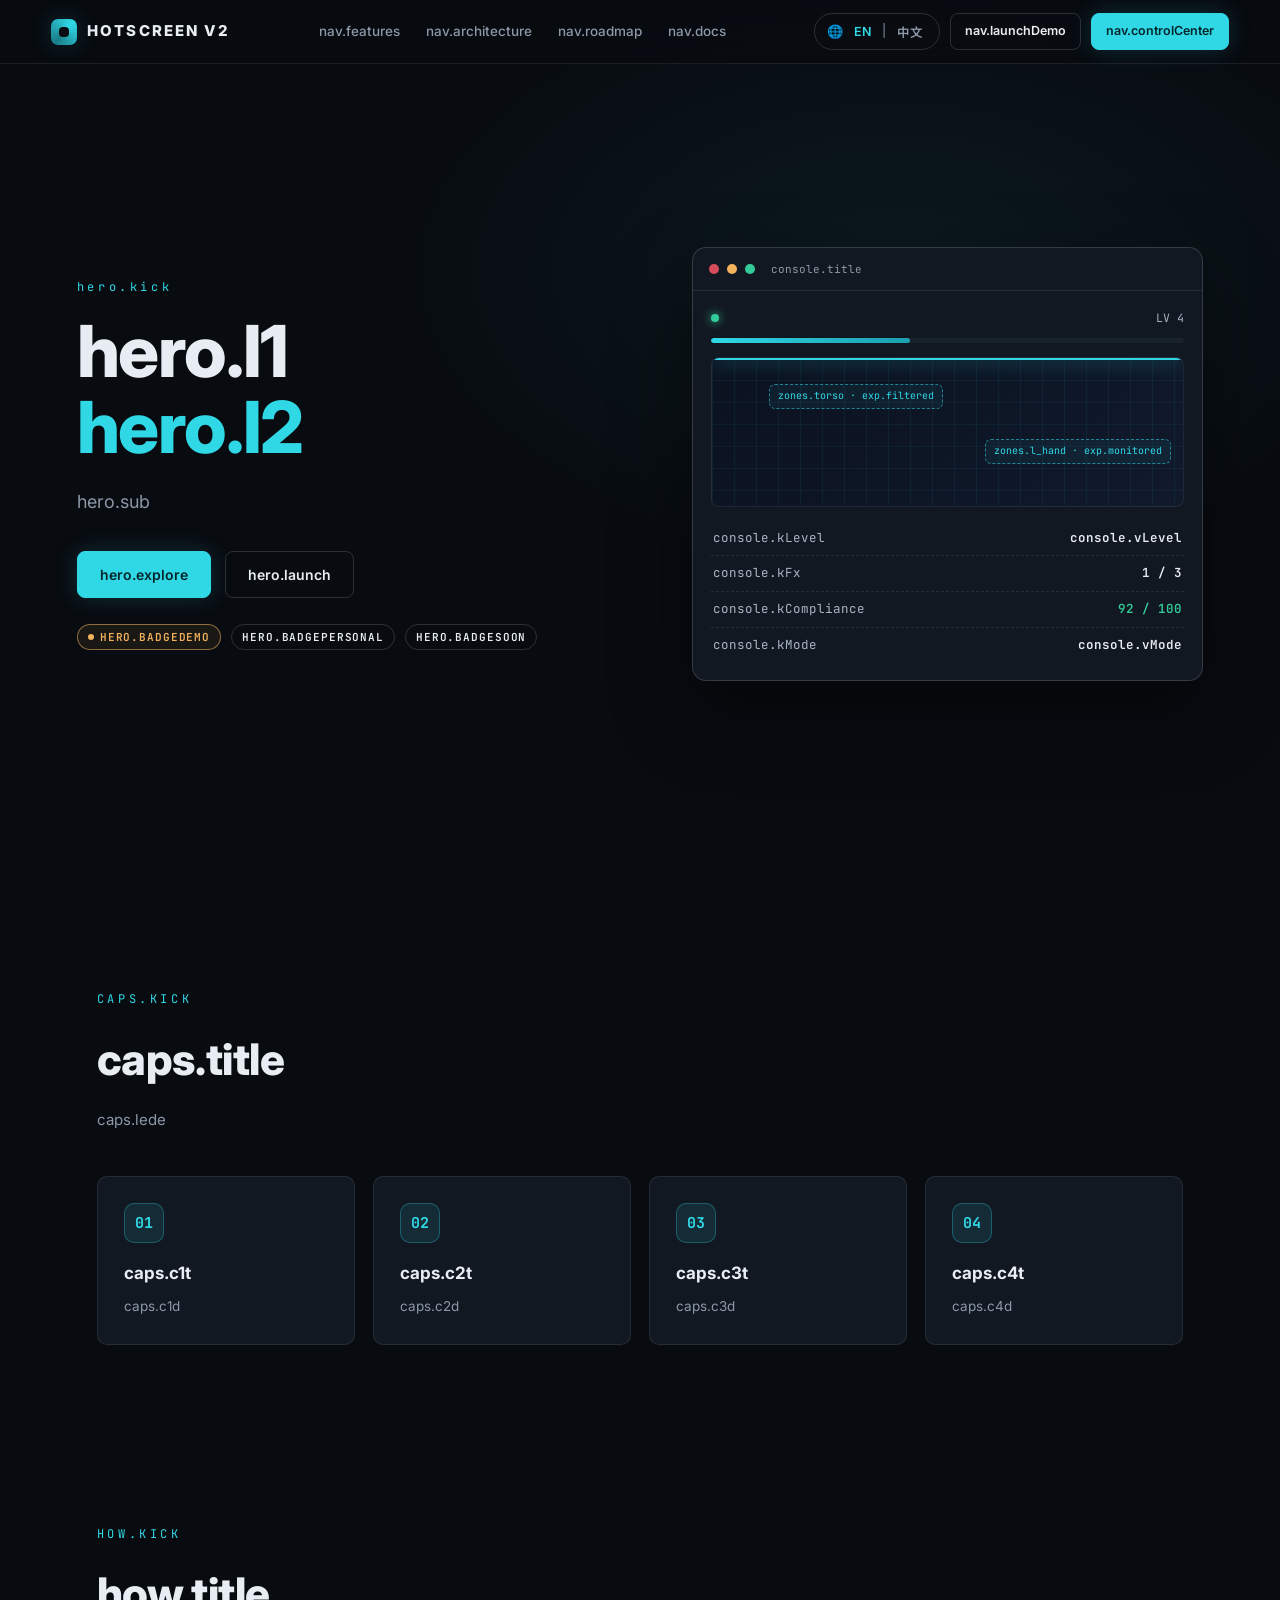
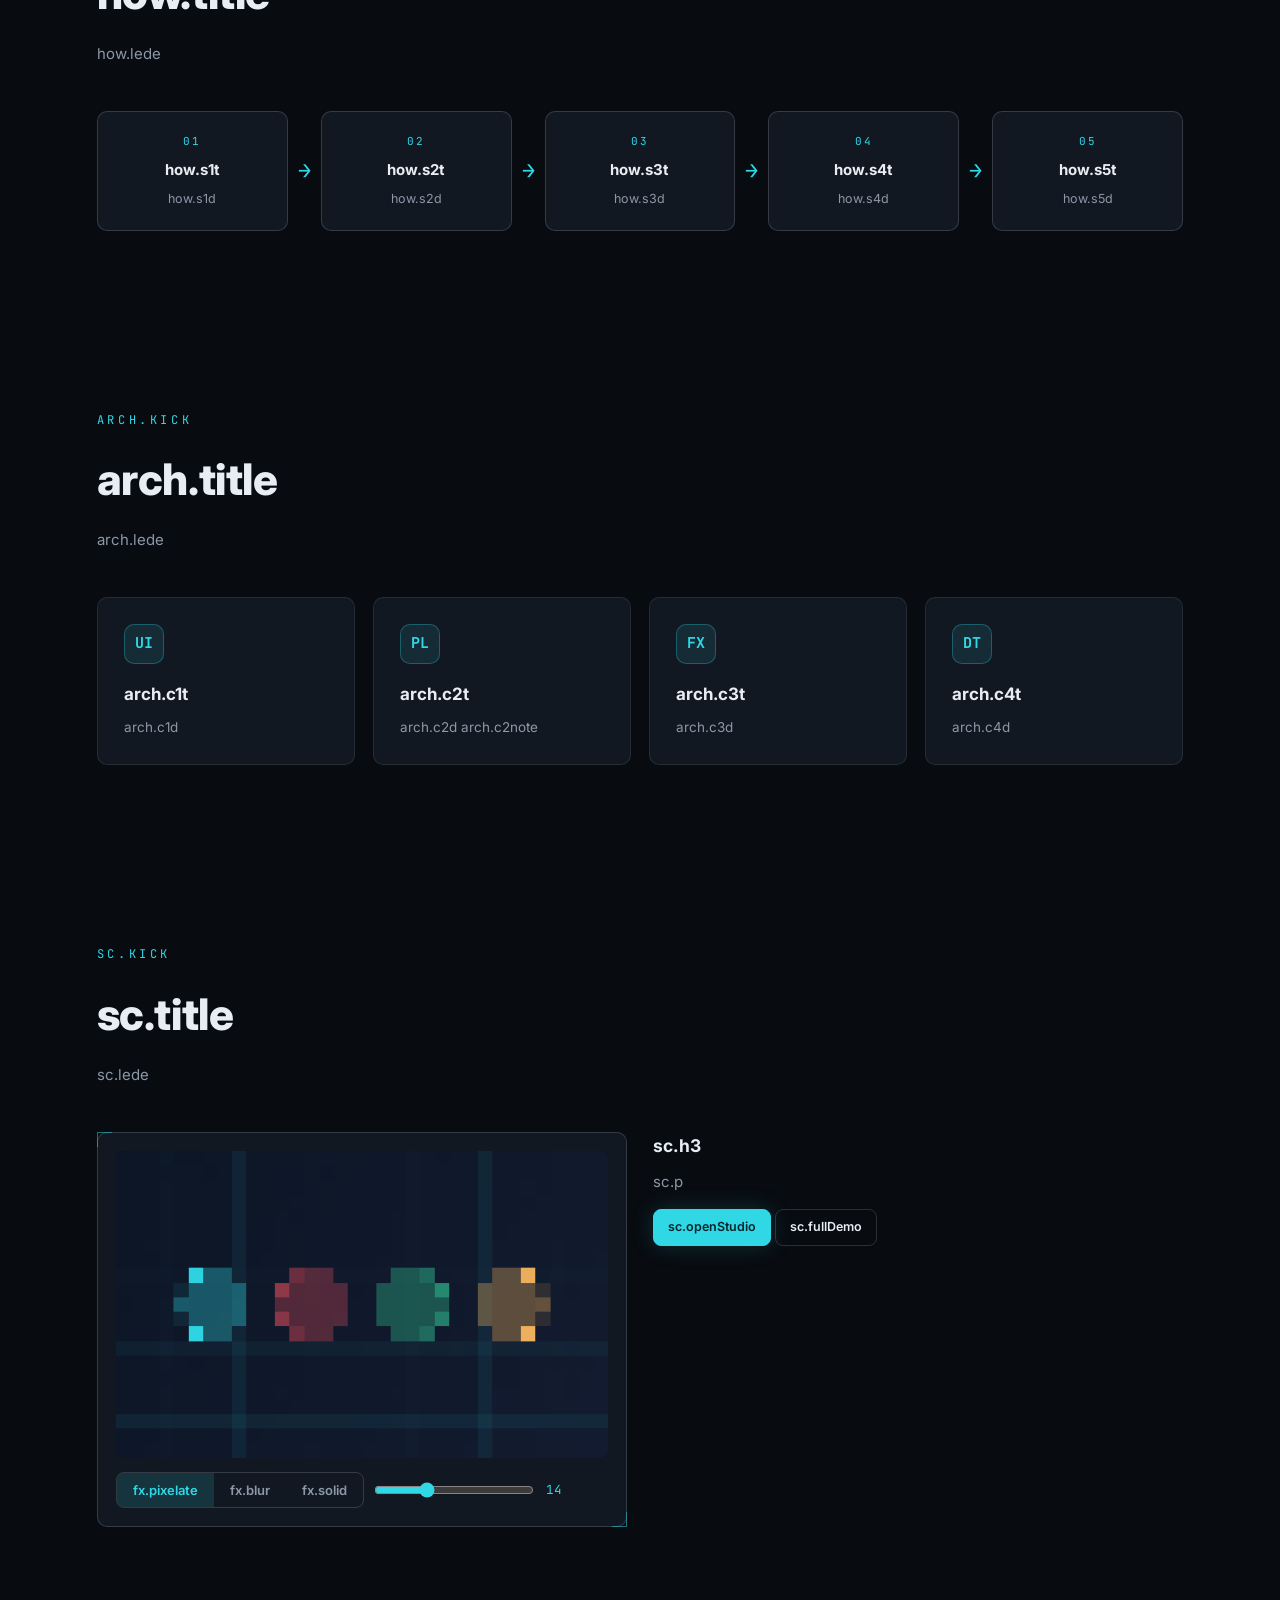
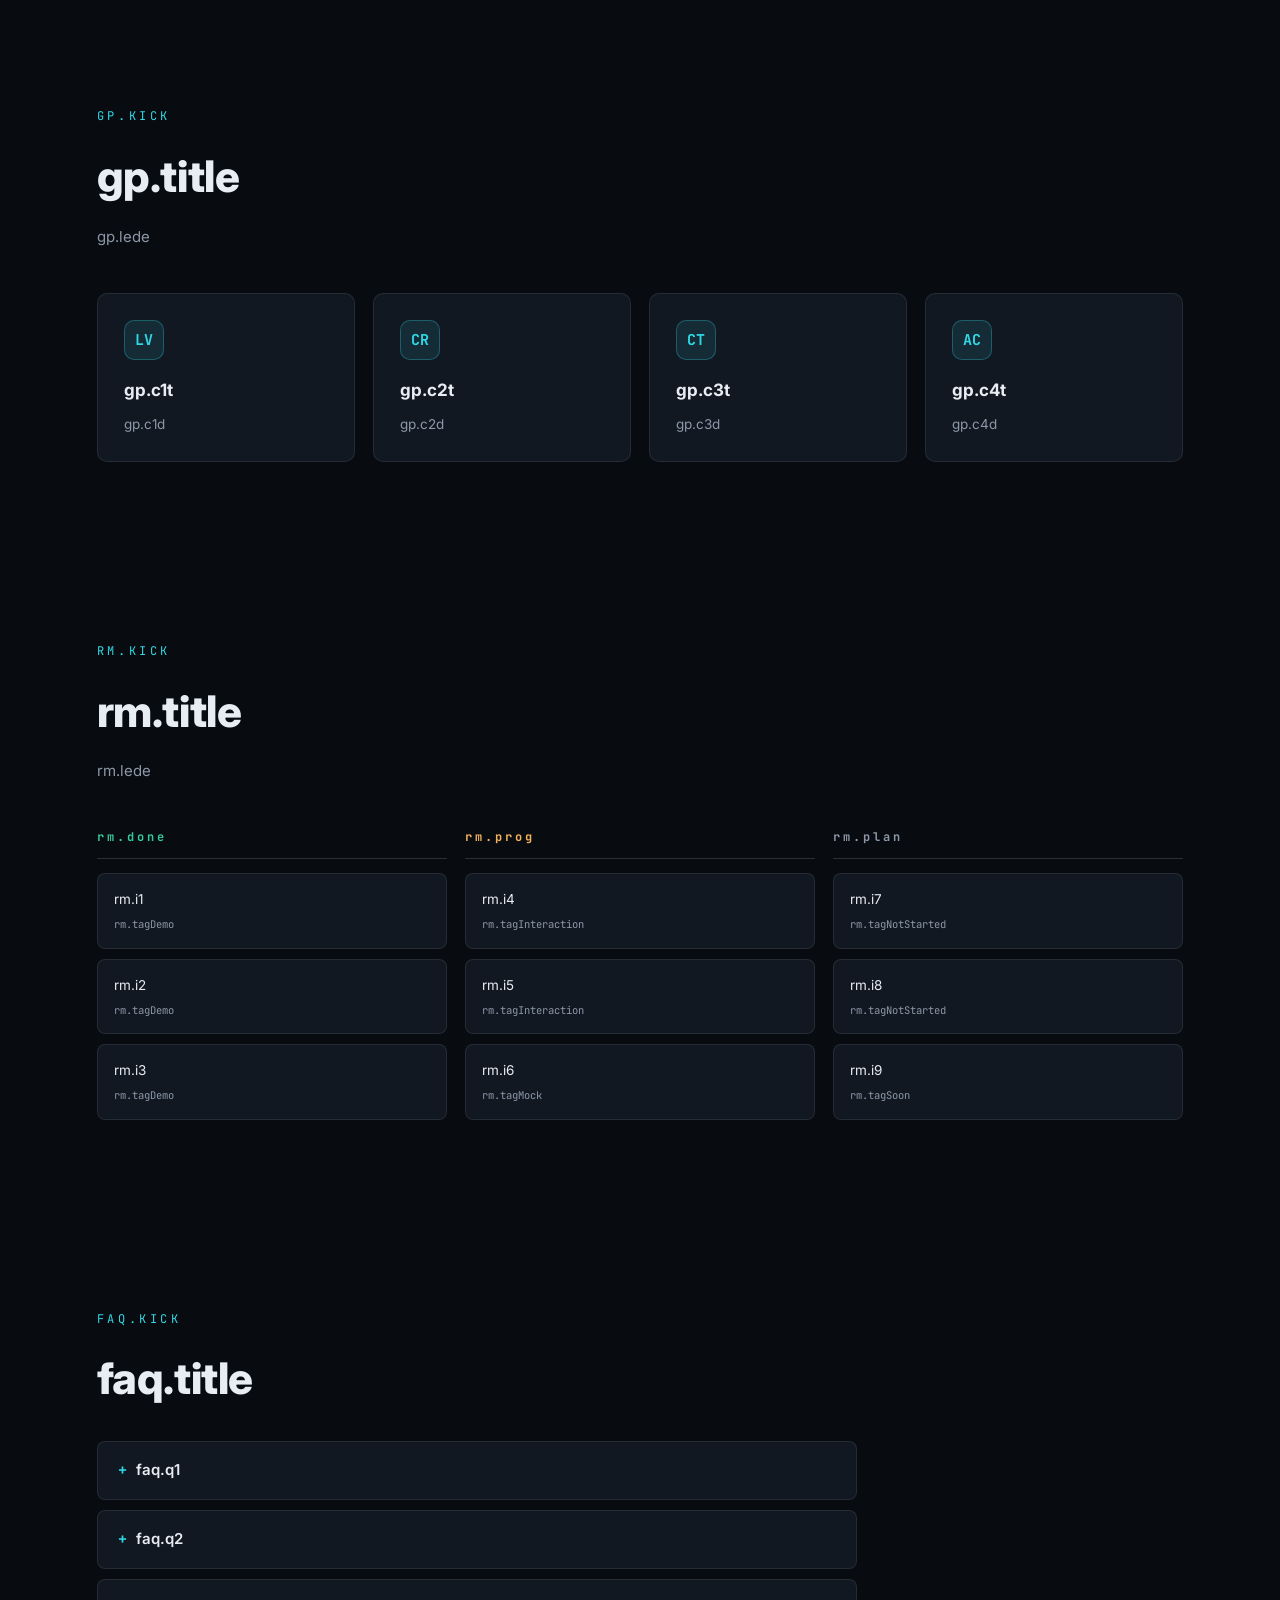
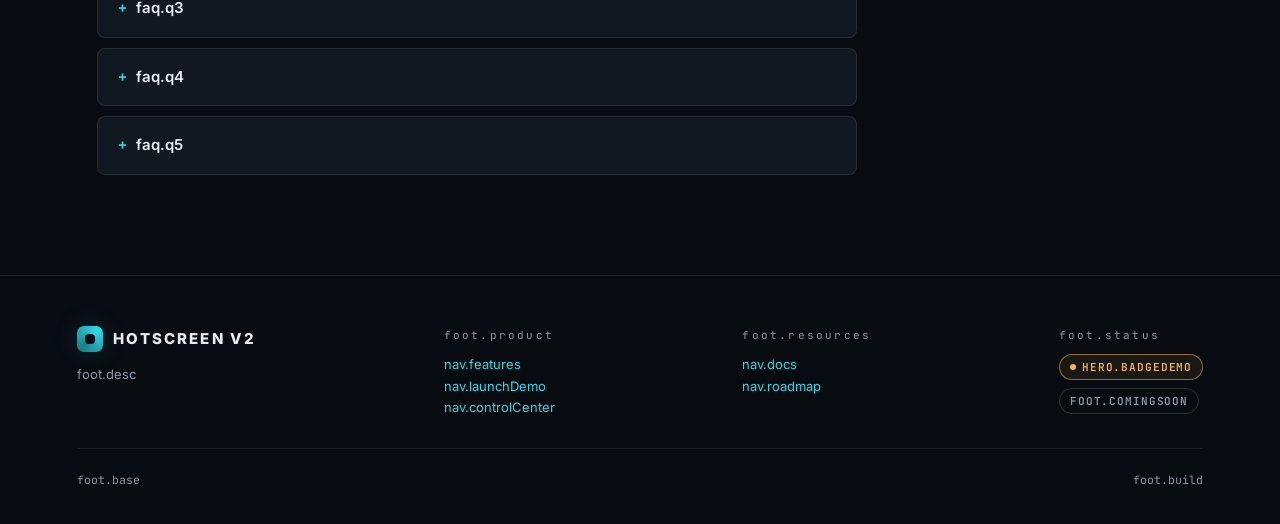
==== commit 9e0ced74: "Add EN/中文 i18n" ====
--- a/index.html
+++ b/index.html
@@ -13,6 +13,8 @@
 </head>
 <body>
 <div id="view"></div>
+<script src="locales/en.js"></script>
+<script src="locales/zh-CN.js"></script>
 <script src="app.js"></script>
 </body>
 </html>
--- a/styles.css
+++ b/styles.css
@@ -2,17 +2,17 @@
 :root{
   --bg:#080B10; --surface:#121821; --surface2:#19232E;
   --cyan:#30D8E6; --red:#D74C5B; --green:#33CB99; --amber:#F3B35D;
-  --text:#E8EDF3; --muted:#8C98A8;
+  --text:#E8EDF3; --muted:#8C98A8; --muted-strong:#A9B6C6;
   --border:rgba(232,237,243,.09); --border2:rgba(232,237,243,.16);
   --glow-cyan:0 0 24px rgba(48,216,230,.18);
   --radius:10px; --radius-s:6px;
-  --font-ui:'Inter',-apple-system,'Noto Sans SC',sans-serif;
-  --font-mono:'JetBrains Mono',ui-monospace,Menlo,Consolas,monospace;
+  --font-ui:'Inter',-apple-system,'Noto Sans SC','PingFang SC','Hiragino Sans GB','Microsoft YaHei',sans-serif;
+  --font-mono:'JetBrains Mono',ui-monospace,Menlo,Consolas,'Noto Sans SC',monospace;
   --topbar-h:56px; --sidebar-w:228px;
 }
 [data-theme="light"]{
   --bg:#F2F5F8; --surface:#FFFFFF; --surface2:#E9EFF5;
-  --text:#10161F; --muted:#5A6B7E;
+  --text:#10161F; --muted:#5A6B7E; --muted-strong:#43536A;
   --border:rgba(16,22,31,.10); --border2:rgba(16,22,31,.18);
   --glow-cyan:0 0 24px rgba(48,216,230,.25);
 }
@@ -68,7 +68,7 @@
 @media(max-width:900px){ .mnav .links{ display:none; } }
 
 .mhero{ min-height:100vh; display:grid; grid-template-columns:1.05fr .95fr; gap:4vw;
-  align-items:center; padding:120px 6vw 80px; position:relative; overflow:hidden; }
+  align-items:center; padding:92px 6vw 64px; position:relative; overflow:hidden; }
 .mhero::before{ content:""; position:absolute; inset:0; pointer-events:none;
   background:radial-gradient(ellipse 60% 50% at 70% 30%, rgba(48,216,230,.07), transparent 70%); }
 .mhero h1{ font-size:clamp(40px,5.6vw,76px); line-height:1.06; font-weight:800; letter-spacing:-.02em; }
@@ -100,8 +100,18 @@
 @keyframes beam{ 0%,100%{ top:4%; } 50%{ top:94%; } }
 .kv{ display:flex; justify-content:space-between; padding:7px 2px; border-bottom:1px dashed var(--border); }
 .kv:last-child{ border-bottom:none; }
-.kv .k{ color:var(--muted); } .kv .v{ color:var(--text); font-weight:600; }
+.kv .k{ color:var(--muted-strong); } .kv .v{ color:var(--text); font-weight:600; }
 .v .ok{ color:var(--green); } .v .warn{ color:var(--amber); }
+/* hero console live status */
+.statusline{ display:flex; align-items:center; gap:10px; font-family:var(--font-mono);
+  font-size:11.5px; color:var(--muted-strong); margin-bottom:10px; }
+.statusline .sp{ flex:1; }
+.pulse{ width:8px; height:8px; border-radius:50%; background:var(--green); flex-shrink:0;
+  box-shadow:0 0 10px var(--green); animation:pulse 2.2s ease-in-out infinite; }
+@keyframes pulse{ 0%,100%{ opacity:1; transform:scale(1); } 50%{ opacity:.45; transform:scale(.78); } }
+.lvlbar{ height:5px; border-radius:99px; background:var(--surface2); overflow:hidden; margin-bottom:14px; }
+.lvlbar i{ display:block; height:100%; border-radius:99px;
+  background:linear-gradient(90deg, var(--cyan), #1a9fb0); transition:width 1.2s ease; }
 
 .msection{ padding:90px 6vw; max-width:1240px; margin:0 auto; }
 .msection .kick{ font-family:var(--font-mono); font-size:12px; letter-spacing:.3em;
@@ -219,7 +229,7 @@
   text-transform:uppercase; margin-bottom:8px; }
 .stat .v{ font-size:26px; font-weight:800; font-family:var(--font-mono); }
 .stat .v small{ font-size:13px; color:var(--muted); font-weight:400; }
-.stat .d{ font-size:12px; color:var(--muted); margin-top:6px; }
+.stat .d{ font-size:12.5px; color:var(--muted-strong); margin-top:6px; }
 .stat .v.cy{ color:var(--cyan); } .stat .v.gr{ color:var(--green); }
 .stat .v.rd{ color:var(--red); } .stat .v.am{ color:var(--amber); }
 
@@ -239,7 +249,14 @@
 .trow{ display:flex; align-items:center; justify-content:space-between; gap:12px; padding:10px 0;
   border-bottom:1px dashed var(--border); }
 .trow:last-child{ border-bottom:none; }
-.trow .tl{ font-size:13.5px; } .trow .tl small{ display:block; color:var(--muted); font-size:11.5px; }
+.trow .tl{ font-size:13.5px; } .trow .tl small{ display:block; color:var(--muted-strong); font-size:11.5px; }
+/* dashboard event timeline */
+.event{ display:flex; gap:12px; padding:10px 14px; border-left:2px solid var(--border2);
+  margin-bottom:8px; background:var(--surface2); border-radius:0 8px 8px 0; font-size:13px; }
+.event:last-child{ margin-bottom:0; }
+.event .ets{ color:var(--muted); font-size:11px; flex-shrink:0; padding-top:3px; }
+.event.inf{ border-left-color:var(--cyan); } .event.ok{ border-left-color:var(--green); }
+.event.warn{ border-left-color:var(--amber); } .event.err{ border-left-color:var(--red); }
 
 select.sel, input.inp{ background:var(--surface2); border:1px solid var(--border2); color:var(--text);
   border-radius:8px; padding:9px 12px; font-family:var(--font-ui); font-size:13.5px; }
@@ -273,13 +290,24 @@
 .bodysvg{ background:var(--surface); border:1px solid var(--border2); border-radius:var(--radius);
   padding:18px; }
 .bodysvg svg{ width:100%; height:auto; display:block; }
-.zone{ fill:rgba(48,216,230,.07); stroke:rgba(48,216,230,.35); stroke-width:1.5; cursor:pointer;
-  transition:fill .2s, stroke .2s; }
-.zone:hover{ fill:rgba(48,216,230,.2); }
-.zone.sel{ fill:rgba(48,216,230,.3); stroke:var(--cyan); stroke-width:2.5;
-  filter:drop-shadow(0 0 8px rgba(48,216,230,.5)); }
-.zlabel{ font-family:var(--font-mono); font-size:9px; fill:var(--muted); text-anchor:middle;
-  pointer-events:none; letter-spacing:.1em; }
+.zone{ fill:rgba(48,216,230,.06); stroke-width:1.5; cursor:pointer;
+  transition:fill .2s, stroke .2s, filter .2s; }
+.zone.z-clear{ stroke:rgba(51,203,153,.5); }
+.zone.z-monitored{ stroke:rgba(243,179,93,.55); }
+.zone.z-filtered{ stroke:rgba(48,216,230,.45); }
+.zone:hover{ fill:rgba(48,216,230,.18); }
+.zone:focus{ outline:none; }
+.zone:focus-visible{ stroke:var(--text); stroke-width:2.5; }
+.zone.sel{ fill:rgba(48,216,230,.28); stroke:var(--cyan); stroke-width:2.5;
+  filter:drop-shadow(0 0 10px rgba(48,216,230,.55)); }
+.zlabel{ font-family:var(--font-mono); font-size:9px; fill:var(--muted-strong);
+  letter-spacing:.08em; pointer-events:none; }
+.zone.sel + .zlabel{ fill:var(--cyan); }
+/* studio parameter groups */
+.pgroup{ border:1px solid var(--border); border-radius:8px; padding:12px 14px; margin-bottom:10px; }
+.pgroup:last-child{ margin-bottom:0; }
+.pgname{ font-family:var(--font-mono); font-size:11px; letter-spacing:.14em; color:var(--cyan); margin-bottom:4px; }
+.pgroup .field{ margin:8px 0 2px; }
 
 /* level roadmap */
 .levels{ display:flex; gap:8px; flex-wrap:wrap; margin:16px 0; }
@@ -319,6 +347,22 @@
 .compare canvas{ width:100%; border-radius:8px; display:block; background:#0a0f16;
   border:1px solid var(--border2); }
 
+/* language switcher */
+.langsw{ display:inline-flex; align-items:center; gap:7px; border:1px solid var(--border2);
+  border-radius:999px; padding:5px 12px; font-size:12.5px; white-space:nowrap; }
+.langsw .globe{ font-size:13px; line-height:1; }
+.langsw .sep{ color:var(--muted); }
+.ls-btn{ background:none; border:none; color:var(--muted); font-family:var(--font-ui);
+  font-size:12.5px; font-weight:600; cursor:pointer; padding:2px 4px; border-radius:4px; }
+.ls-btn:hover{ color:var(--text); }
+.ls-btn.on{ color:var(--cyan); }
+@media(max-width:760px){
+  .topbar .tstat{ display:none; }
+  .topbar{ gap:8px; padding:0 12px; }
+  .topbar .ttl{ font-size:13px; }
+  .mnav .cta-row .btn{ display:none; }
+}
+
 /* misc */
 .hr{ border:none; border-top:1px solid var(--border); margin:26px 0; }
 .progress{ height:8px; border-radius:999px; background:var(--surface2); overflow:hidden; }
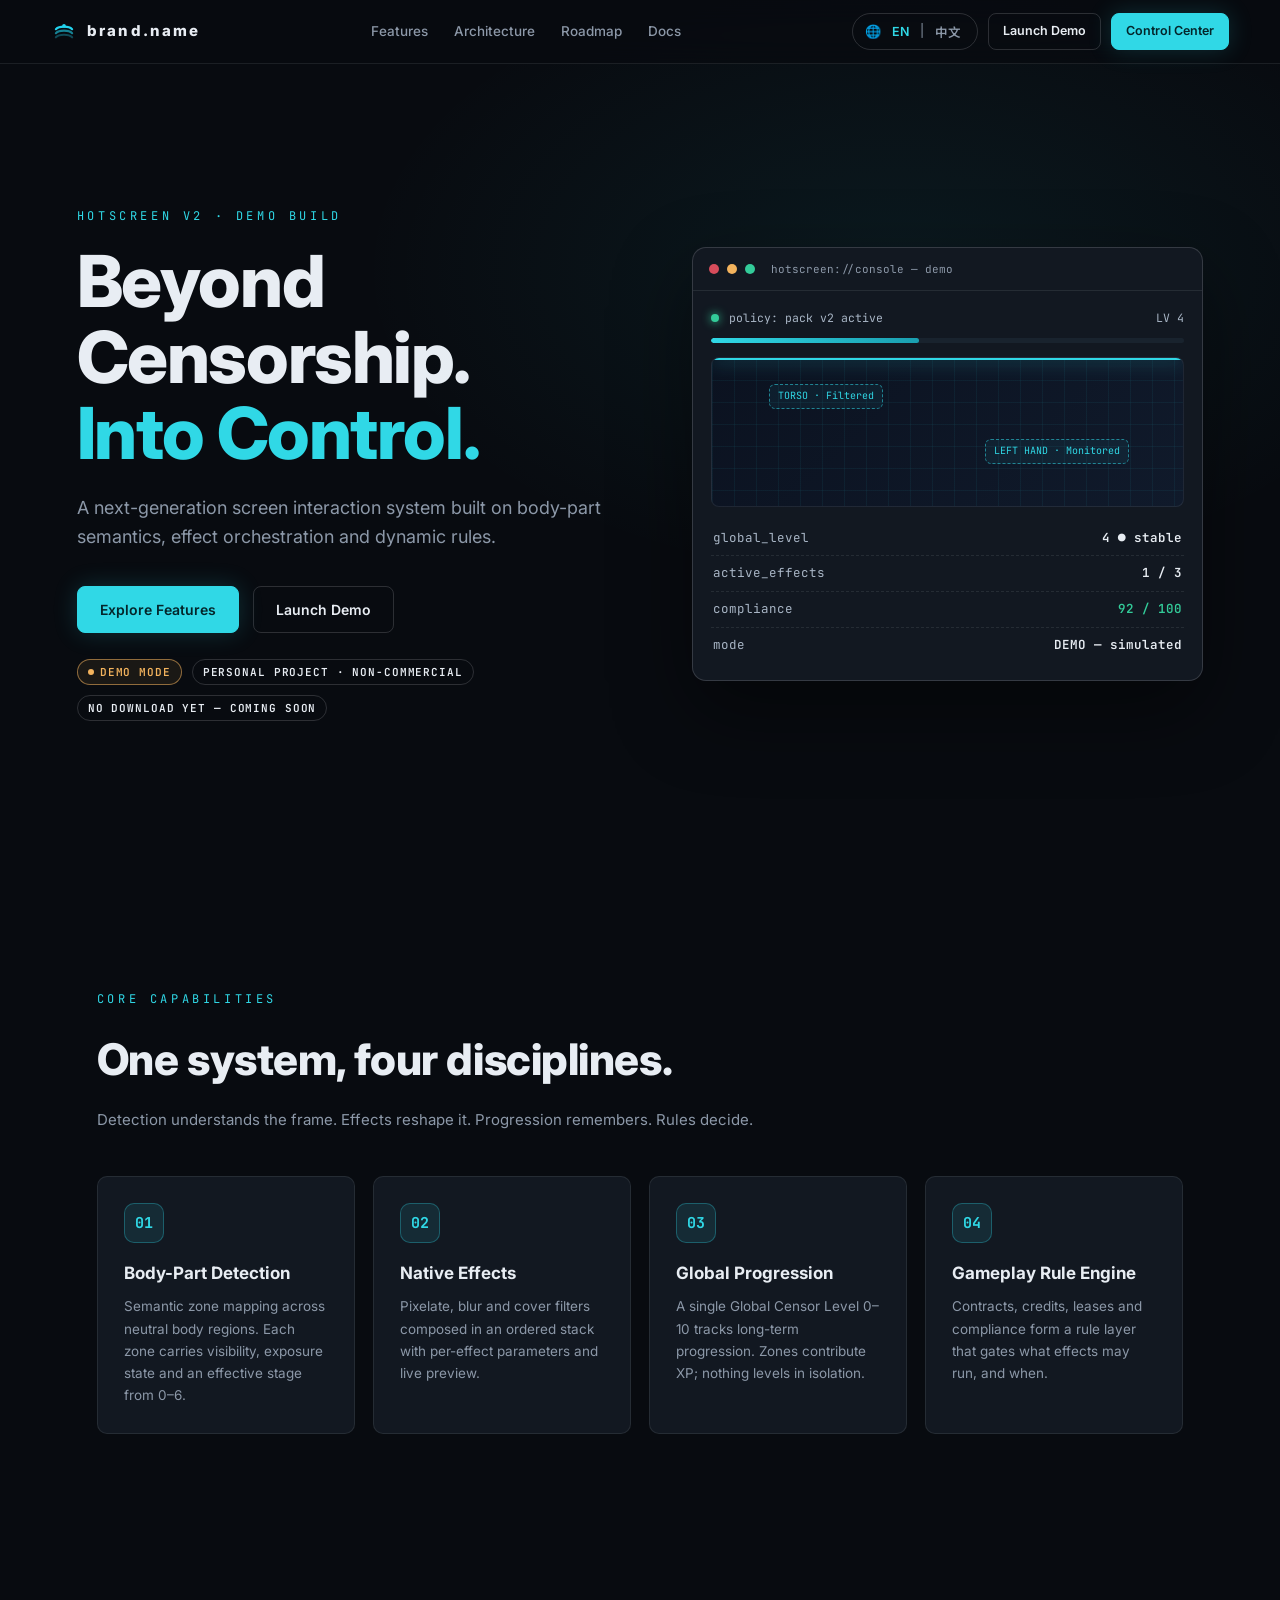
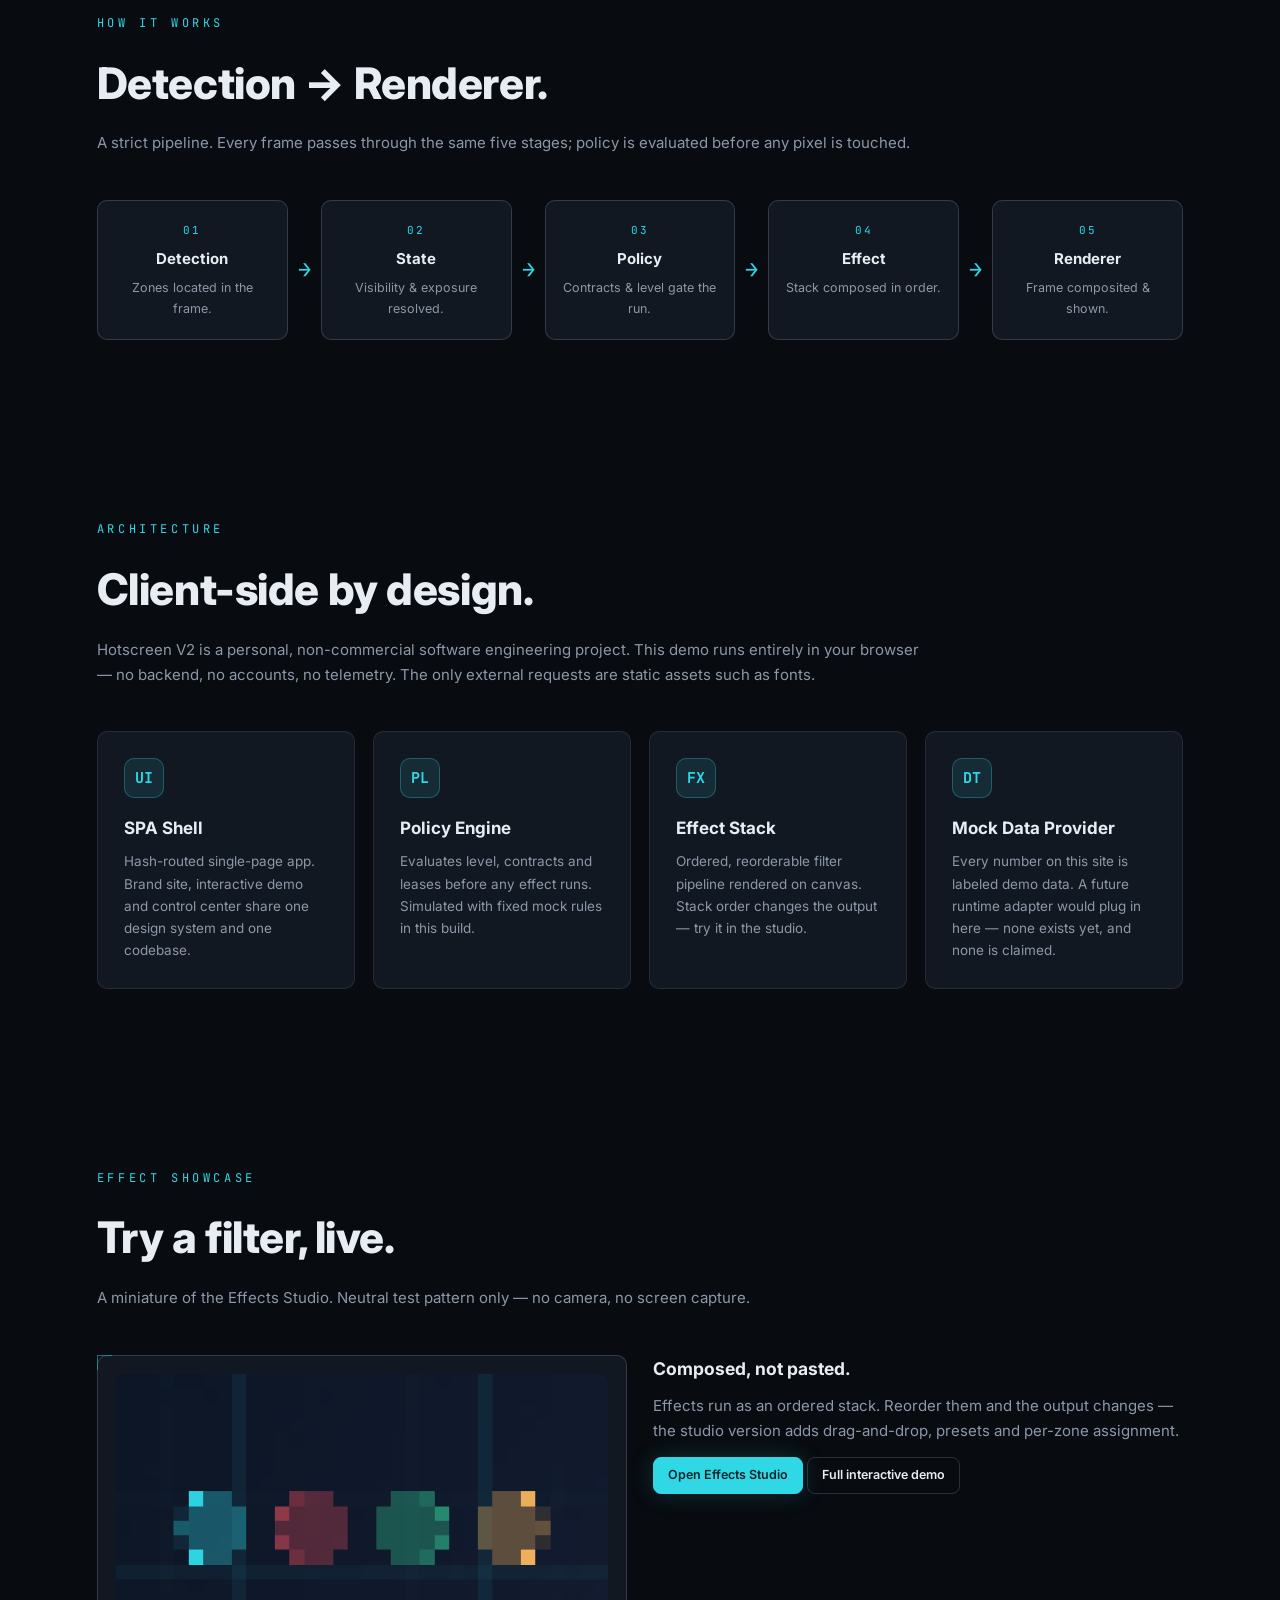
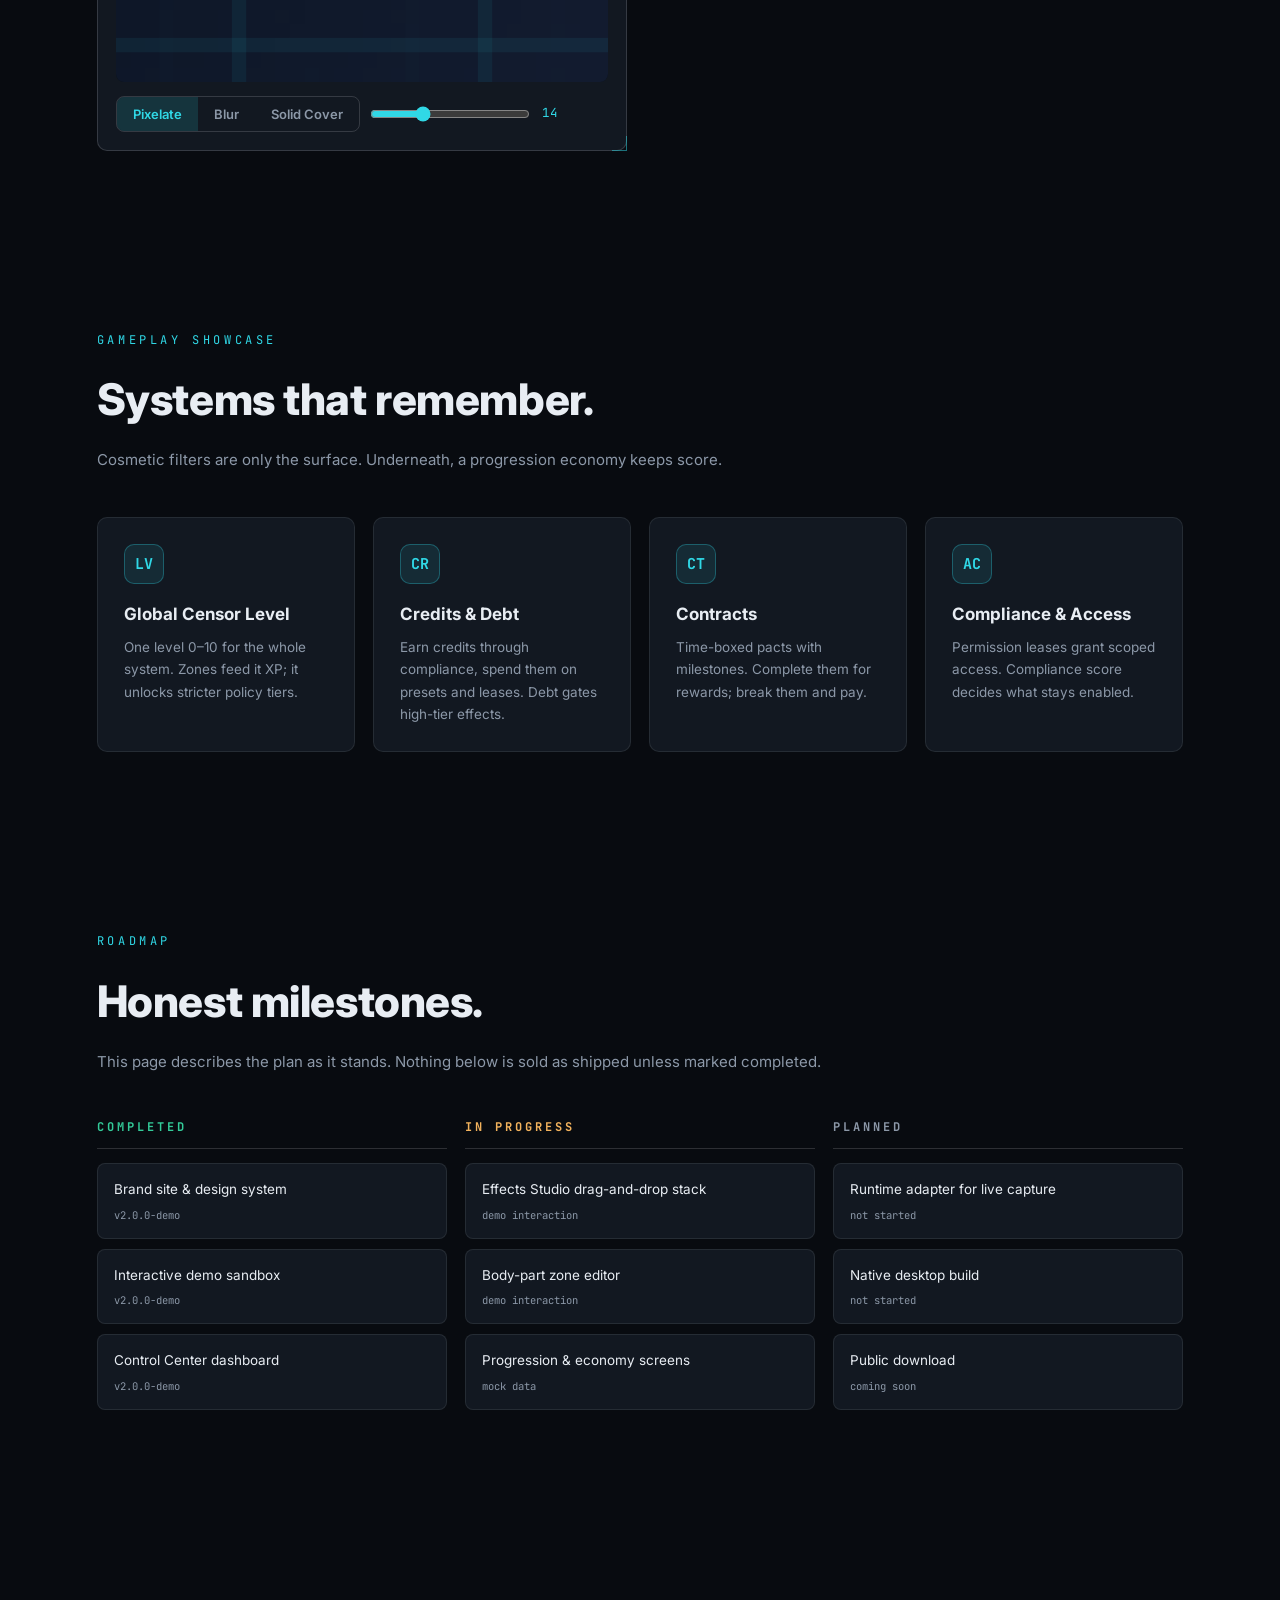
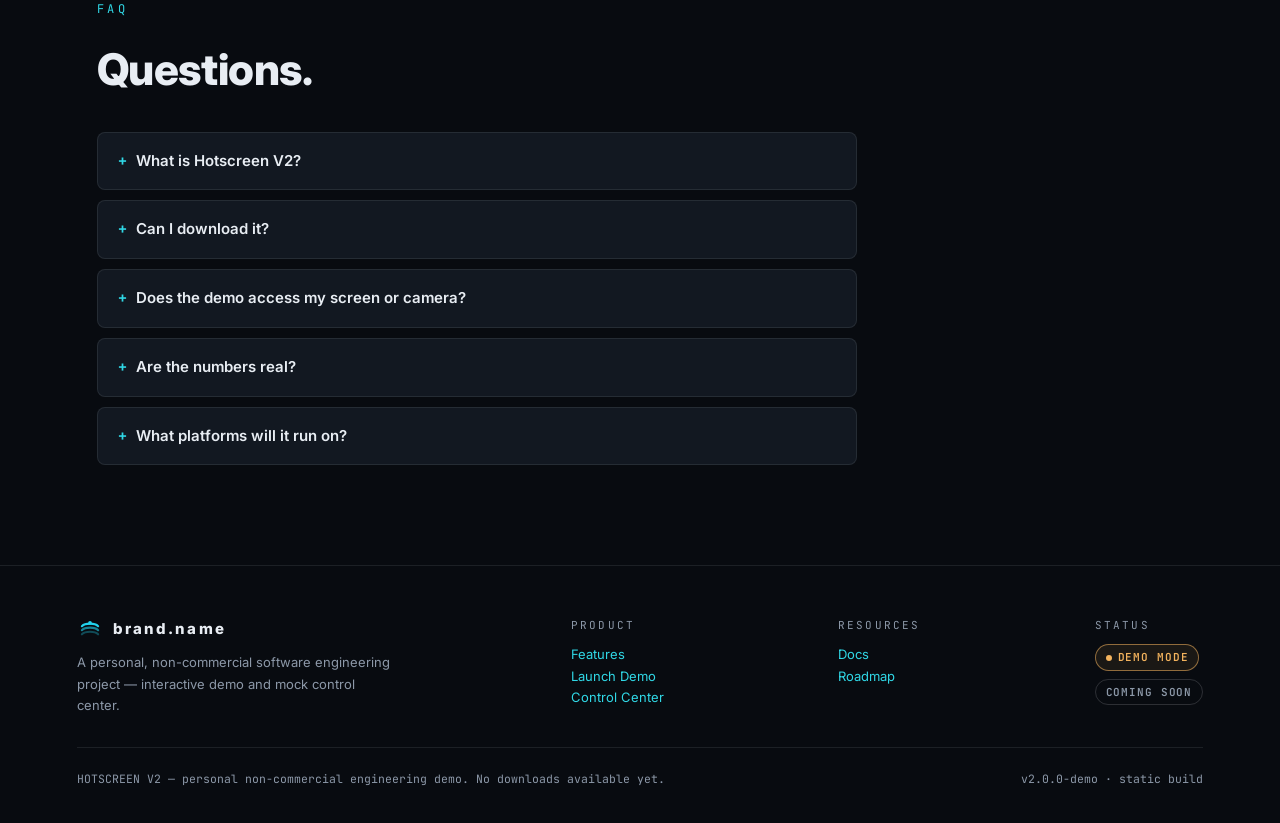
==== commit d5310424: "Rebrand: SYNVEIL" ====
--- a/index.html
+++ b/index.html
@@ -4,8 +4,13 @@
 <meta charset="UTF-8">
 <meta name="viewport" content="width=device-width, initial-scale=1.0">
 <meta name="robots" content="noindex,nofollow">
-<title>Hotscreen V2 — Beyond Censorship. Into Control.</title>
-<meta name="description" content="Hotscreen V2 demo website: brand site, interactive demo and control center. All values simulated.">
+<title>SYNVEIL — Perception. Rules. Control.</title>
+<meta name="description" content="SYNVEIL — Adaptive Visual Interaction System. Interactive demo website: brand site, demo and control center. All values simulated.">
+<meta property="og:type" content="website">
+<meta property="og:site_name" content="SYNVEIL">
+<meta property="og:title" content="SYNVEIL — Perception. Rules. Control.">
+<meta property="og:description" content="SYNVEIL — Adaptive Visual Interaction System. Interactive demo.">
+<link rel="icon" type="image/svg+xml" href="favicon.svg">
 <link rel="preconnect" href="https://fonts.googleapis.com">
 <link rel="preconnect" href="https://fonts.gstatic.com" crossorigin>
 <link href="https://fonts.googleapis.com/css2?family=Inter:wght@400;500;600;700;800&family=JetBrains+Mono:wght@400;600;700&family=Noto+Sans+SC:wght@400;500;700&display=swap" rel="stylesheet">
--- a/styles.css
+++ b/styles.css
@@ -61,6 +61,8 @@
   background:conic-gradient(from 40deg, var(--cyan), #1a7f8a, var(--cyan));
   box-shadow:var(--glow-cyan); position:relative; }
 .logo .mark::after{ content:""; position:absolute; inset:8px; border-radius:4px; background:var(--bg); }
+.logo .synlogo{ width:26px; height:26px; flex:none; display:block; }
+.logo .bname{ white-space:nowrap; }
 .mnav .links{ display:flex; gap:26px; align-items:center; }
 .mnav .links a{ color:var(--muted); font-size:13.5px; font-weight:500; text-decoration:none !important; }
 .mnav .links a:hover{ color:var(--text); }
@@ -221,8 +223,14 @@
 .grid3{ display:grid; grid-template-columns:repeat(3,1fr); gap:18px; }
 .grid4{ display:grid; grid-template-columns:repeat(4,1fr); gap:16px; }
 @media(max-width:1100px){ .grid4{ grid-template-columns:repeat(2,1fr); } .grid3{ grid-template-columns:1fr 1fr; } }
+@media(max-width:900px){
+  .sidebar{ display:none; }
+  .pagenav{ display:inline-block !important; }
+  .topbar .tstat{ display:none; }
+}
+.pagenav{ display:none; max-width:150px; }
 @media(max-width:760px){ .grid2,.grid3,.grid4{ grid-template-columns:1fr; }
-  .sidebar{ display:none; } .workspace{ padding:16px; } }
+  .workspace{ padding:16px; } }
 
 .stat{ background:var(--surface); border:1px solid var(--border); border-radius:var(--radius); padding:18px; }
 .stat .k{ font-family:var(--font-mono); font-size:10.5px; letter-spacing:.18em; color:var(--muted);
@@ -357,10 +365,14 @@
 .ls-btn:hover{ color:var(--text); }
 .ls-btn.on{ color:var(--cyan); }
 @media(max-width:760px){
+  .topbar{ flex-wrap:wrap; row-gap:8px; padding-bottom:10px; }
   .topbar .tstat{ display:none; }
-  .topbar{ gap:8px; padding:0 12px; }
+  .topbar{ gap:8px; padding-left:12px; padding-right:12px; }
   .topbar .ttl{ font-size:13px; }
+  .topbar .langsw{ order:8; flex:1 1 40%; justify-content:center; }
+  .topbar .pagenav{ order:9; flex:1 1 40%; max-width:none; }
   .mnav .cta-row .btn{ display:none; }
+  .mnav .cta-row .langsw{ display:inline-flex; }
 }
 
 /* misc */
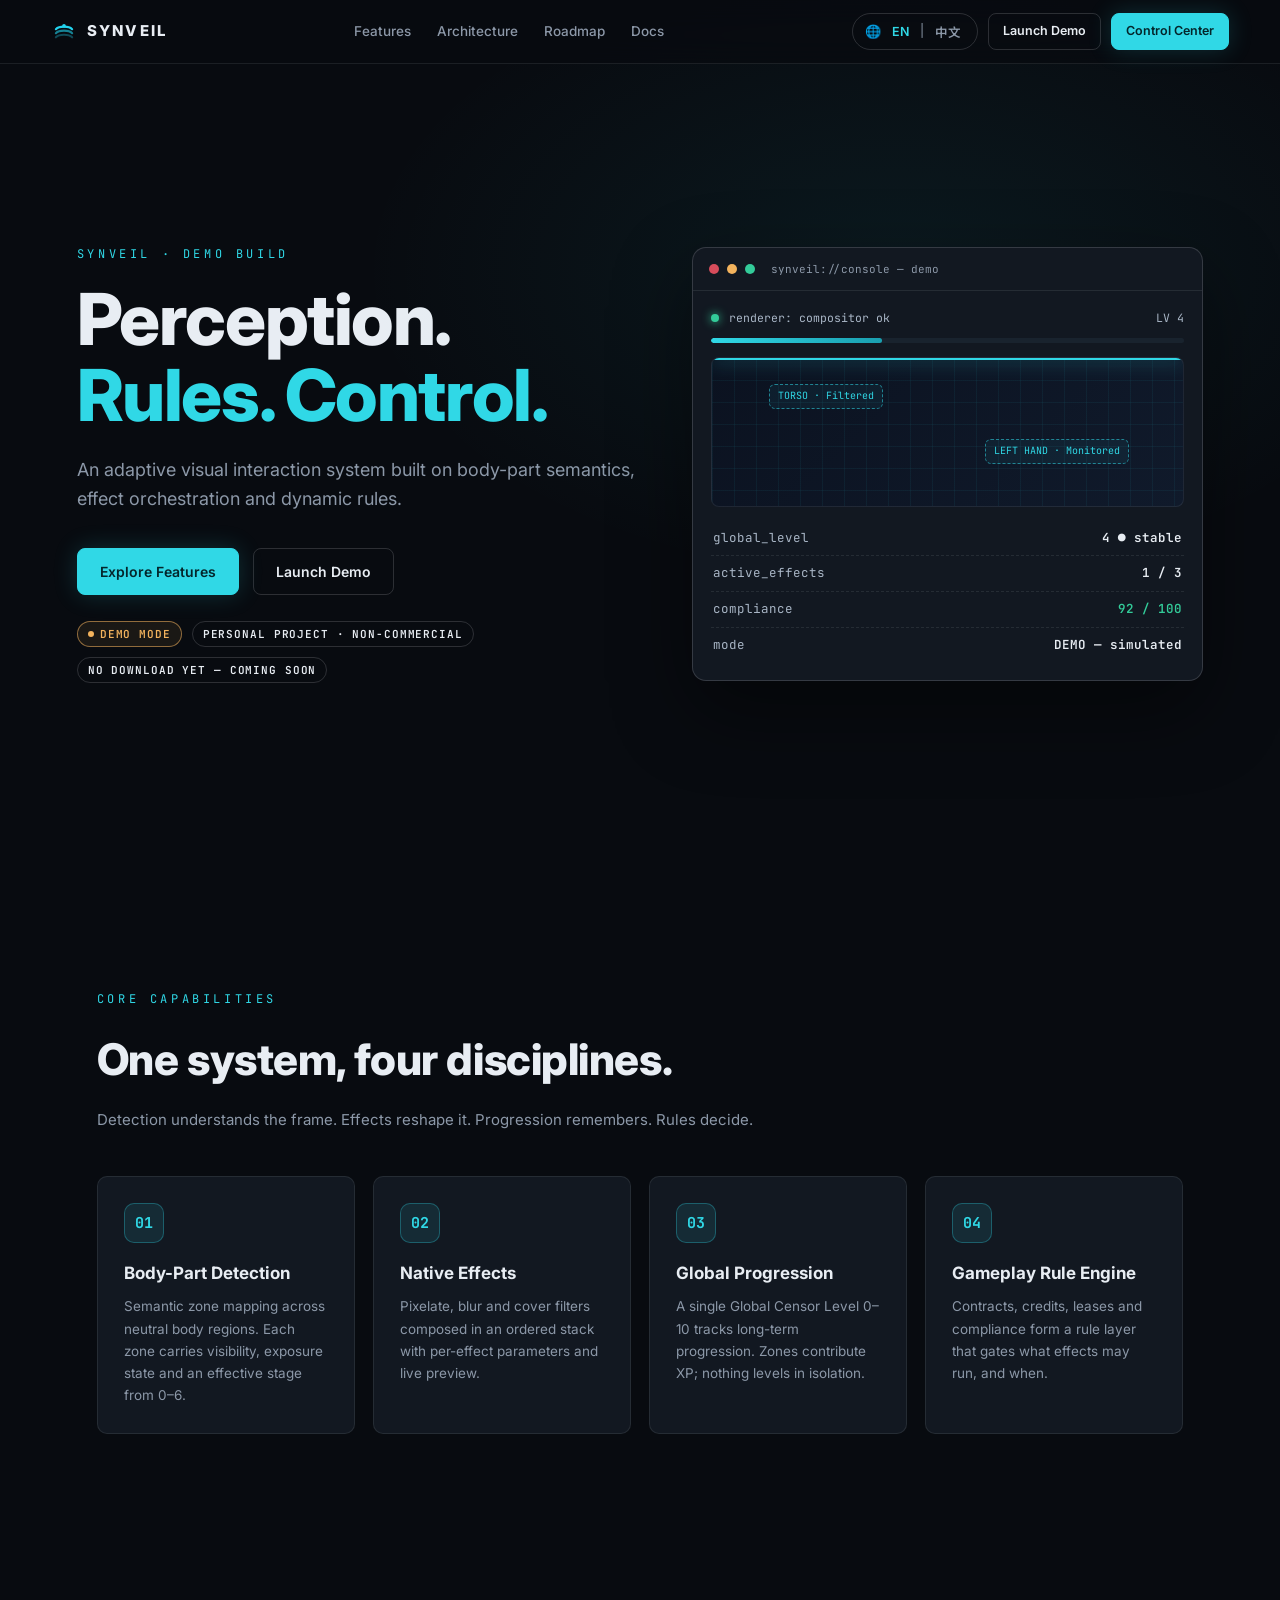
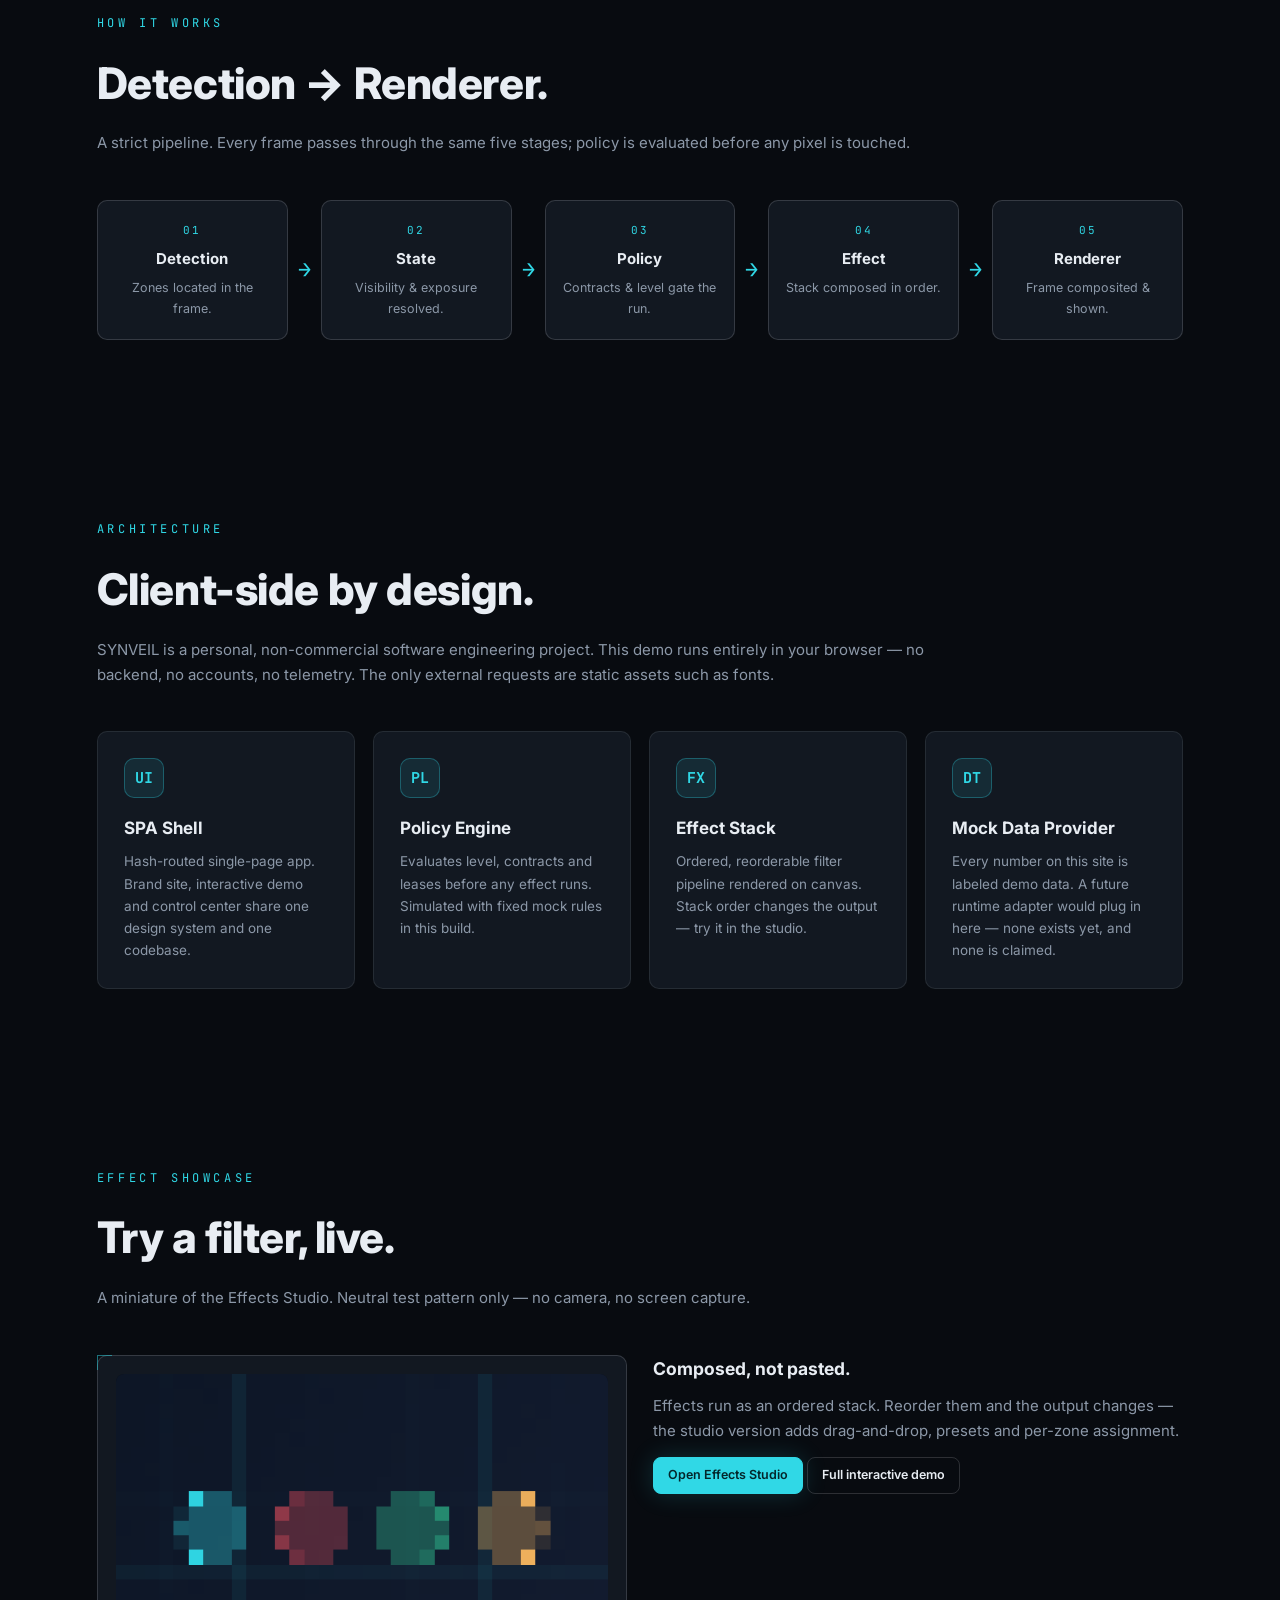
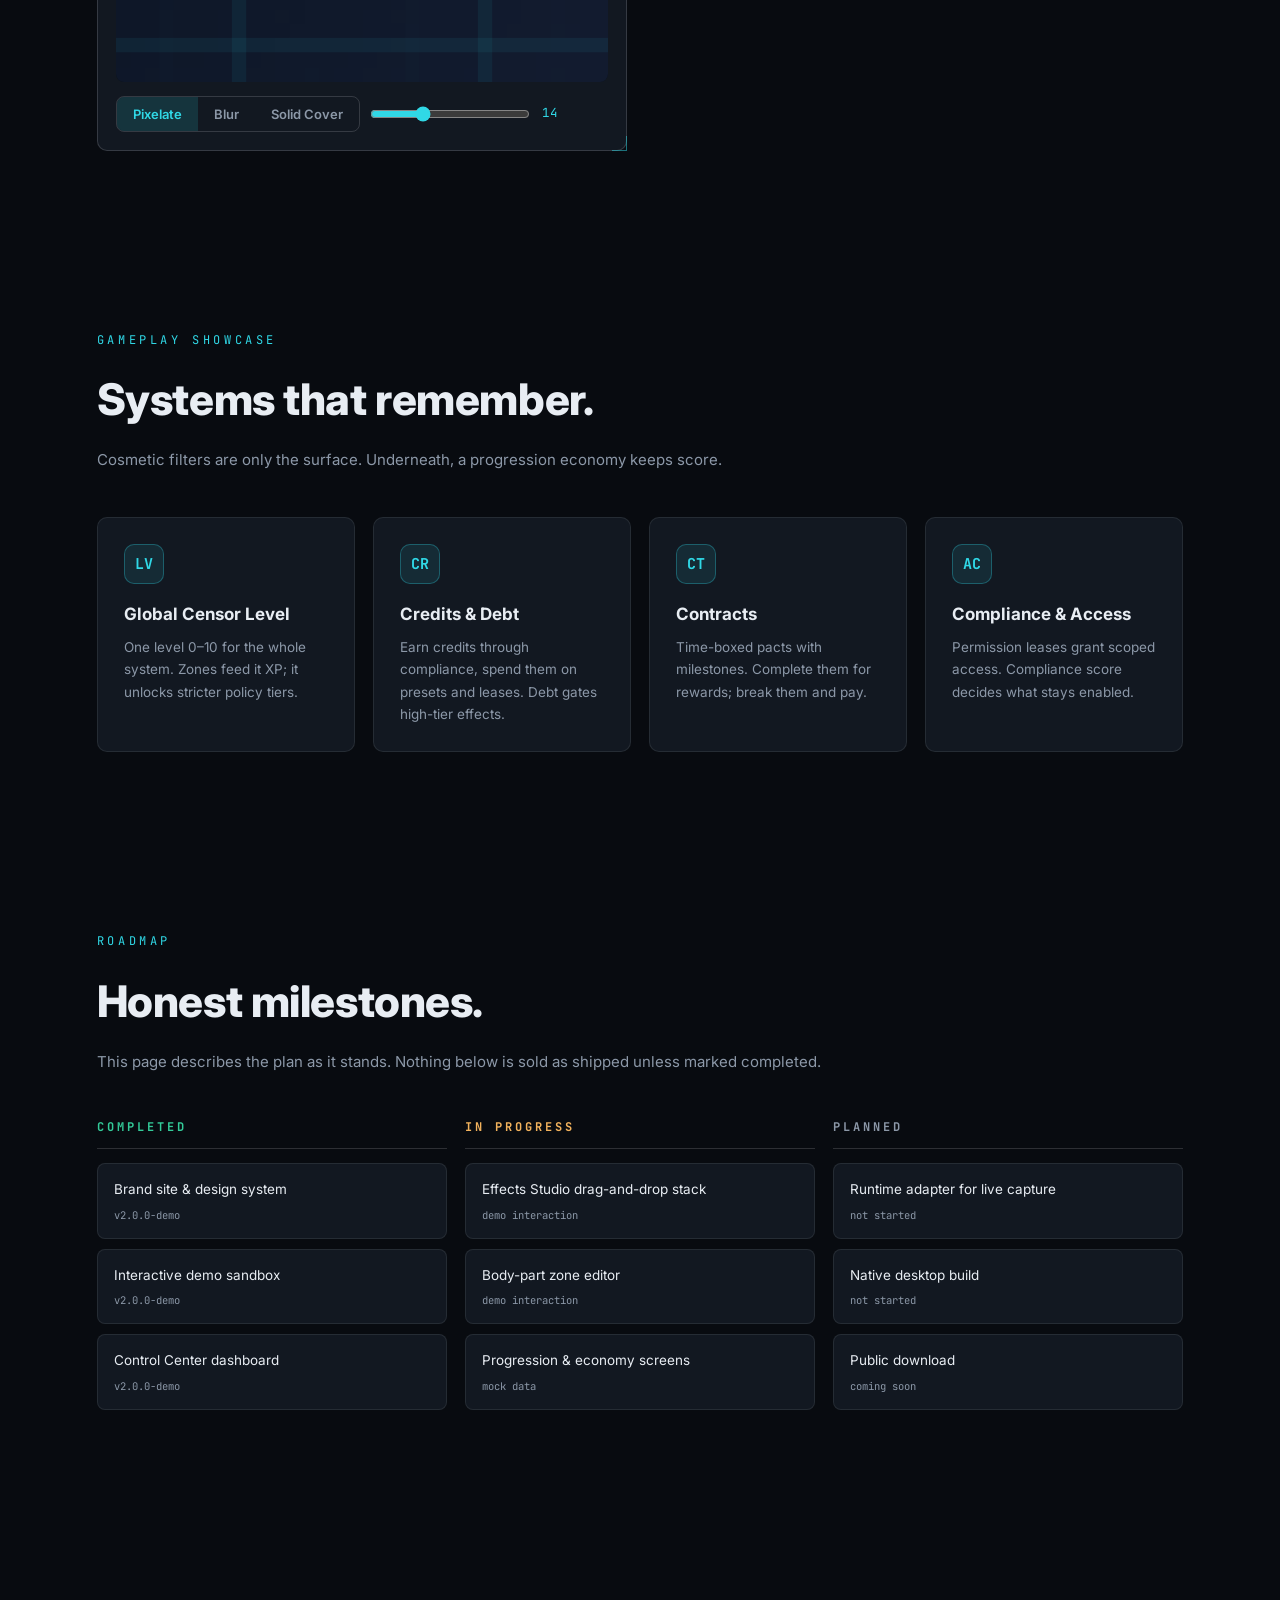
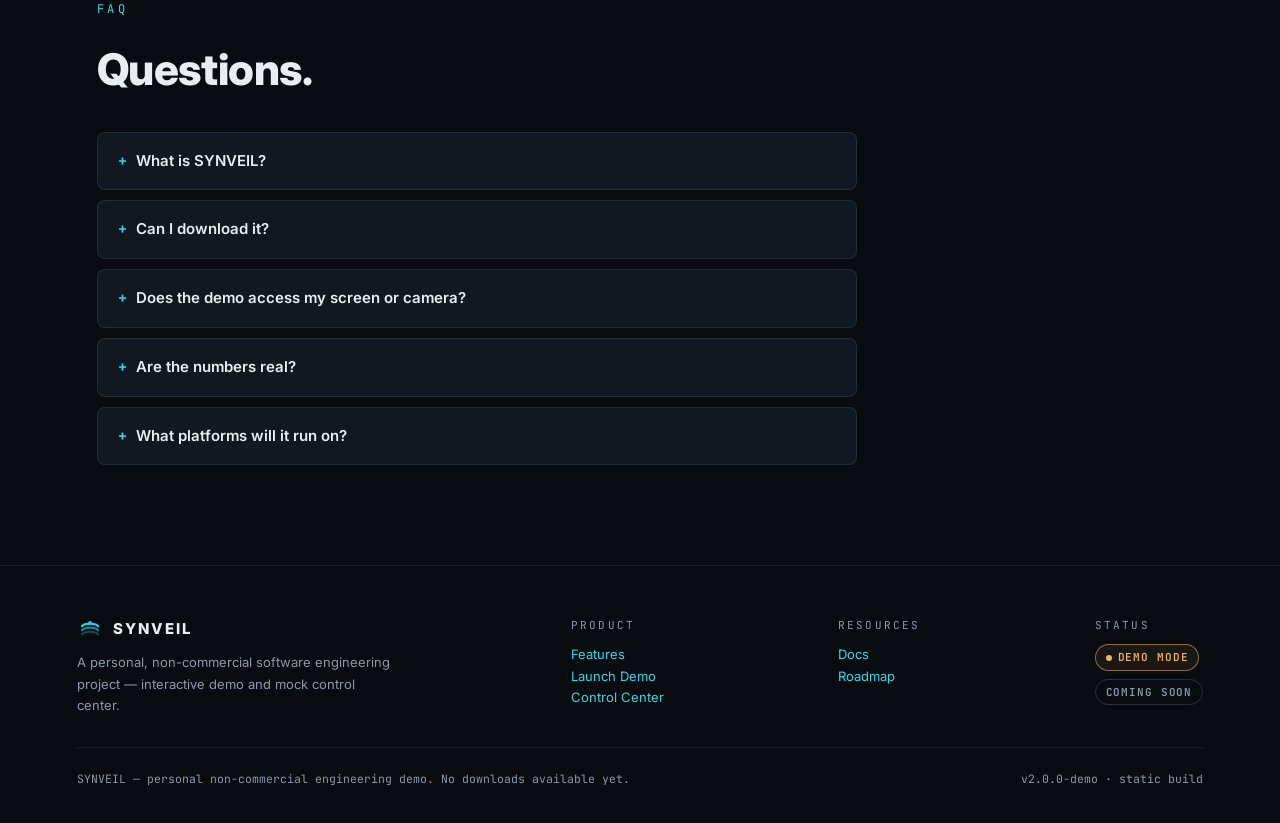
==== commit abf6f18d: "Release candidate: 404 page + OG share image" ====
--- a/index.html
+++ b/index.html
@@ -10,6 +10,14 @@
 <meta property="og:site_name" content="SYNVEIL">
 <meta property="og:title" content="SYNVEIL — Perception. Rules. Control.">
 <meta property="og:description" content="SYNVEIL — Adaptive Visual Interaction System. Interactive demo.">
+<meta property="og:image" content="https://qffygloria.github.io/betagoon/docs/og-image.png">
+<meta property="og:image:width" content="1200">
+<meta property="og:image:height" content="630">
+<meta property="og:image:alt" content="SYNVEIL — Perception. Rules. Control.">
+<meta name="twitter:card" content="summary_large_image">
+<meta name="twitter:title" content="SYNVEIL — Perception. Rules. Control.">
+<meta name="twitter:description" content="SYNVEIL — Adaptive Visual Interaction System. Interactive demo.">
+<meta name="twitter:image" content="https://qffygloria.github.io/betagoon/docs/og-image.png">
 <link rel="icon" type="image/svg+xml" href="favicon.svg">
 <link rel="preconnect" href="https://fonts.googleapis.com">
 <link rel="preconnect" href="https://fonts.gstatic.com" crossorigin>
